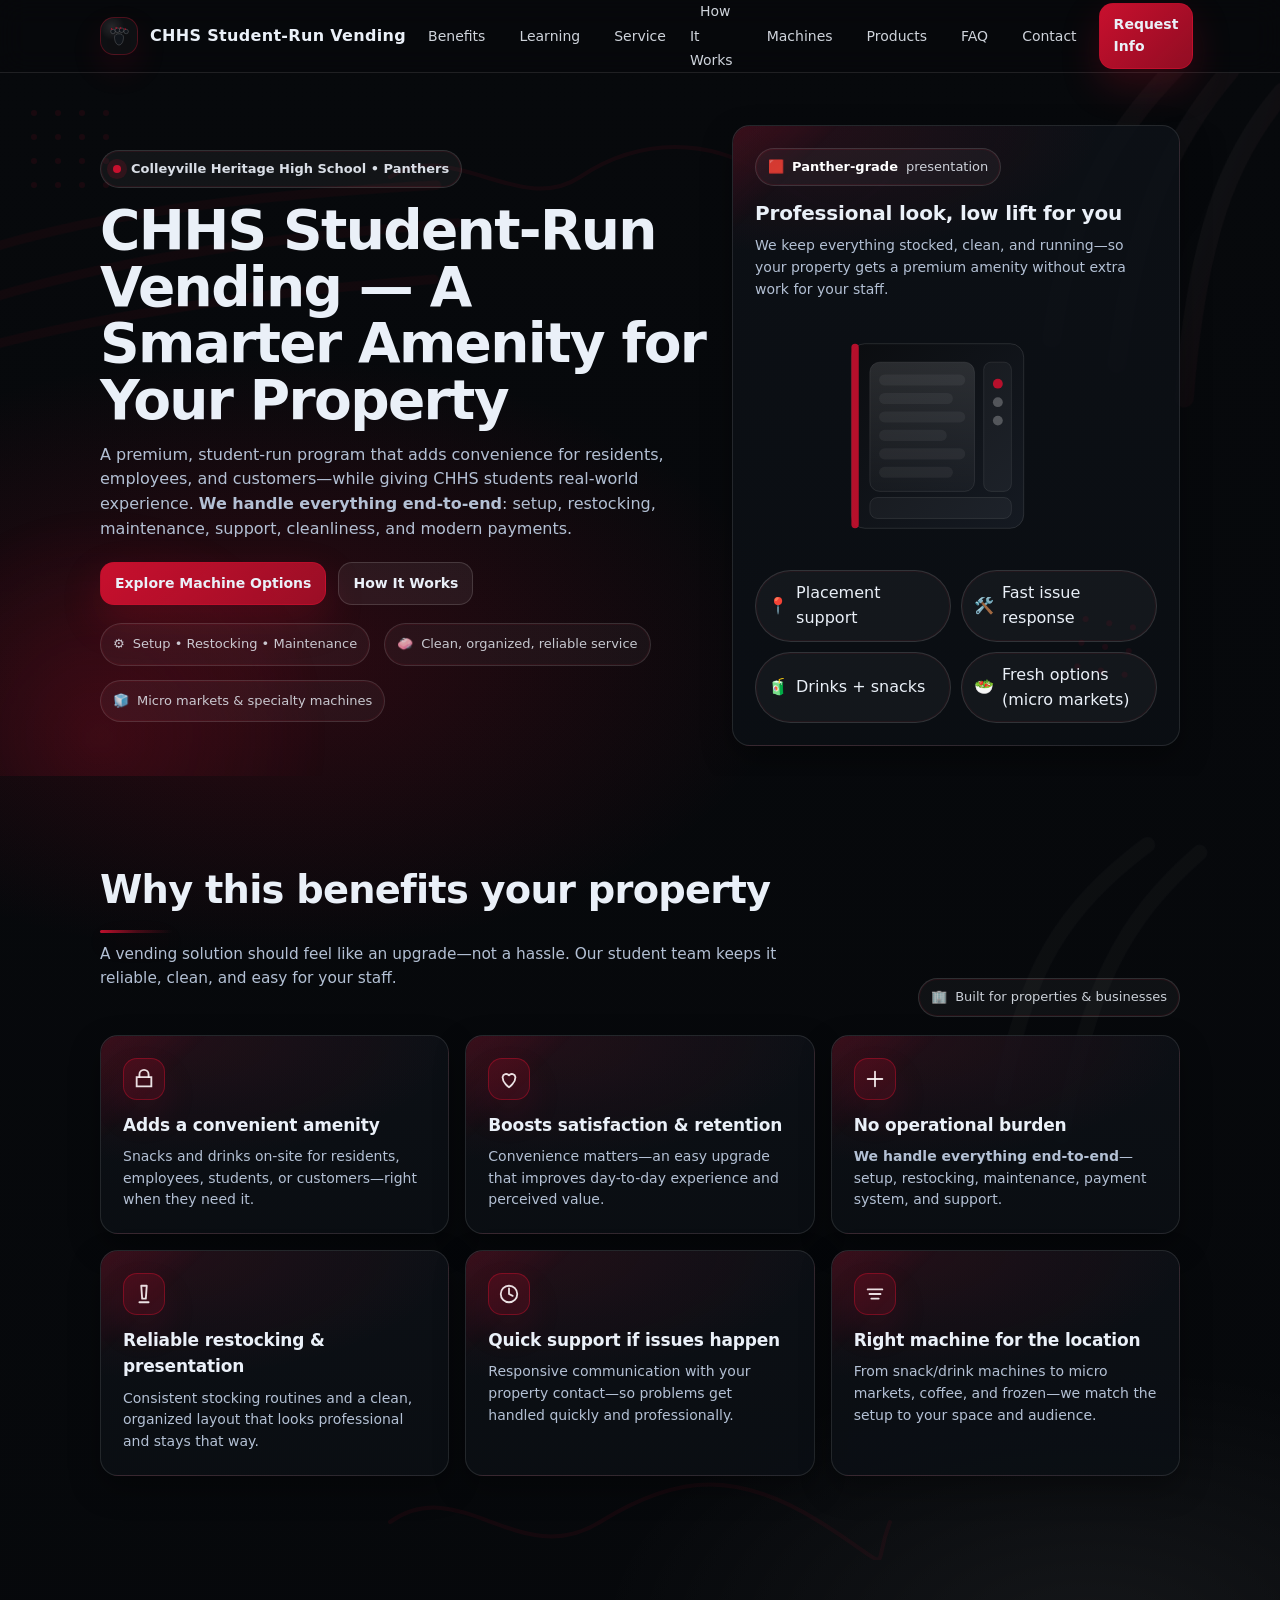
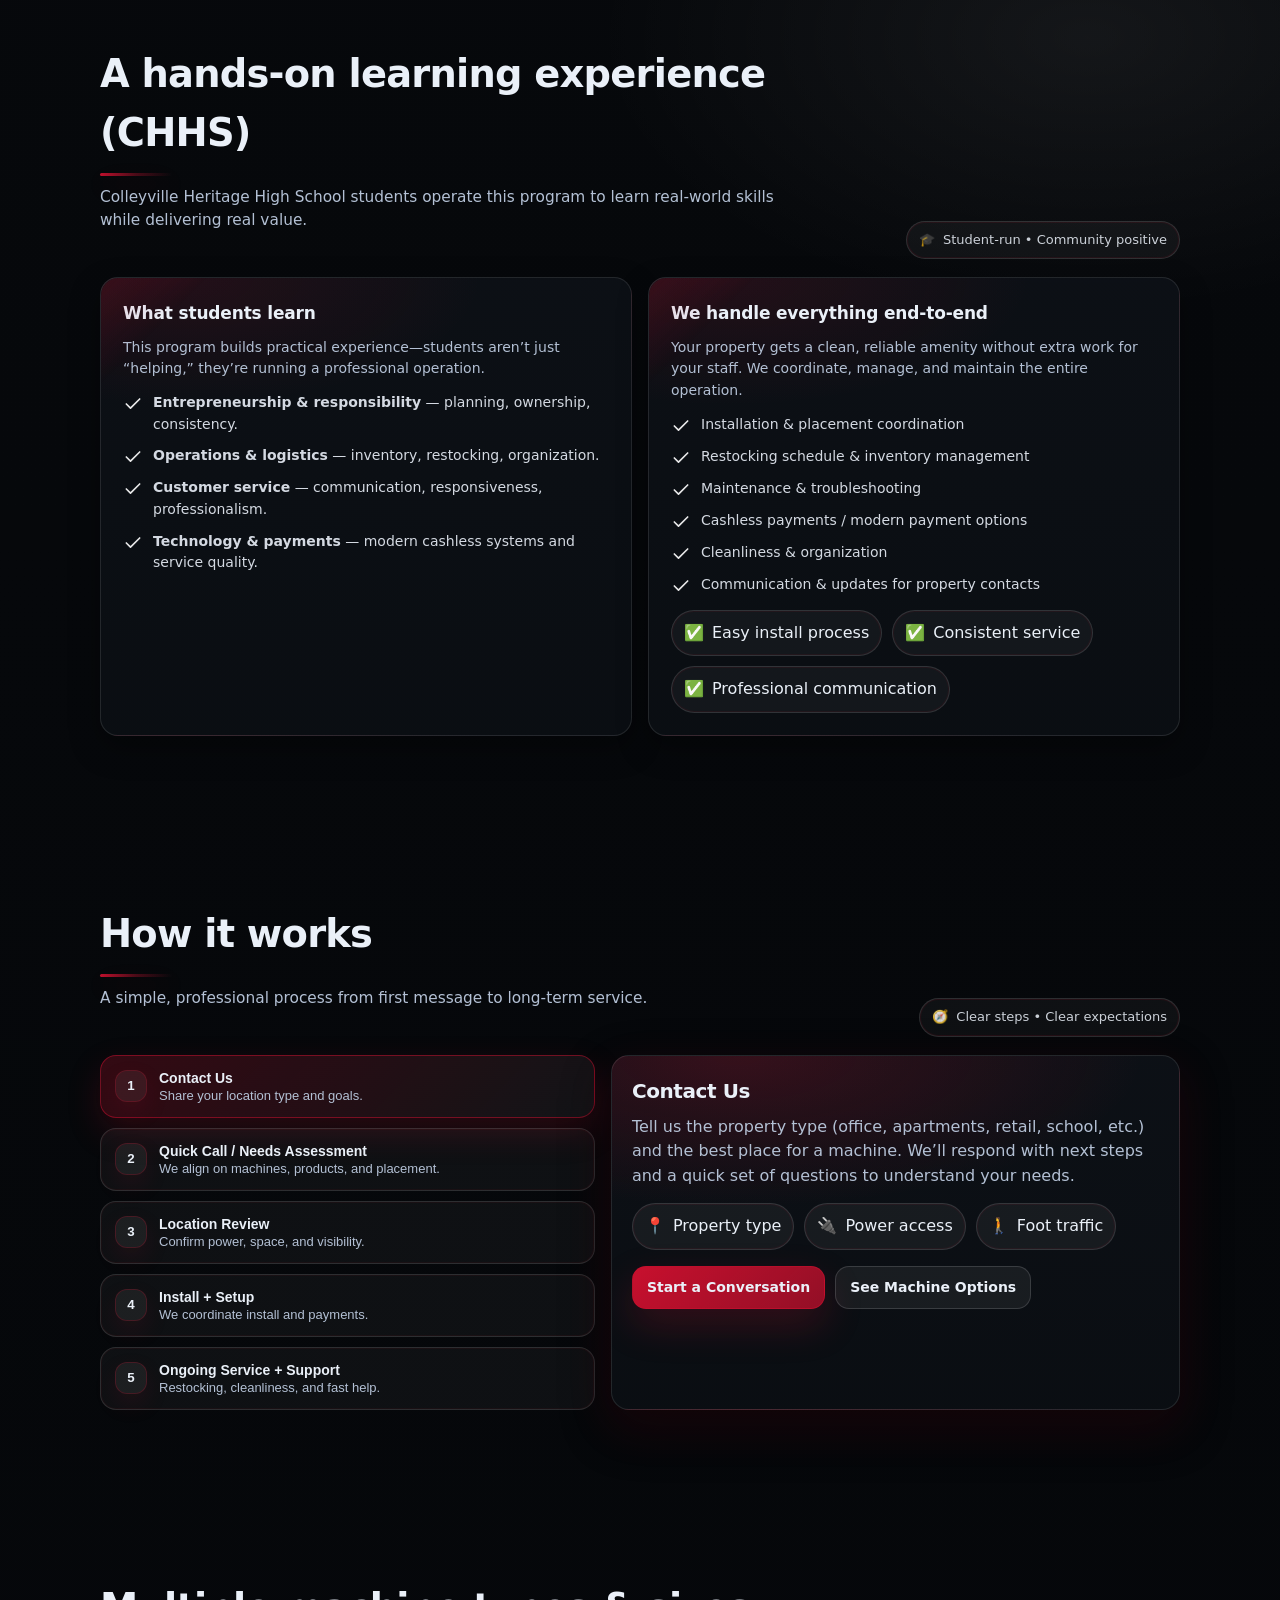
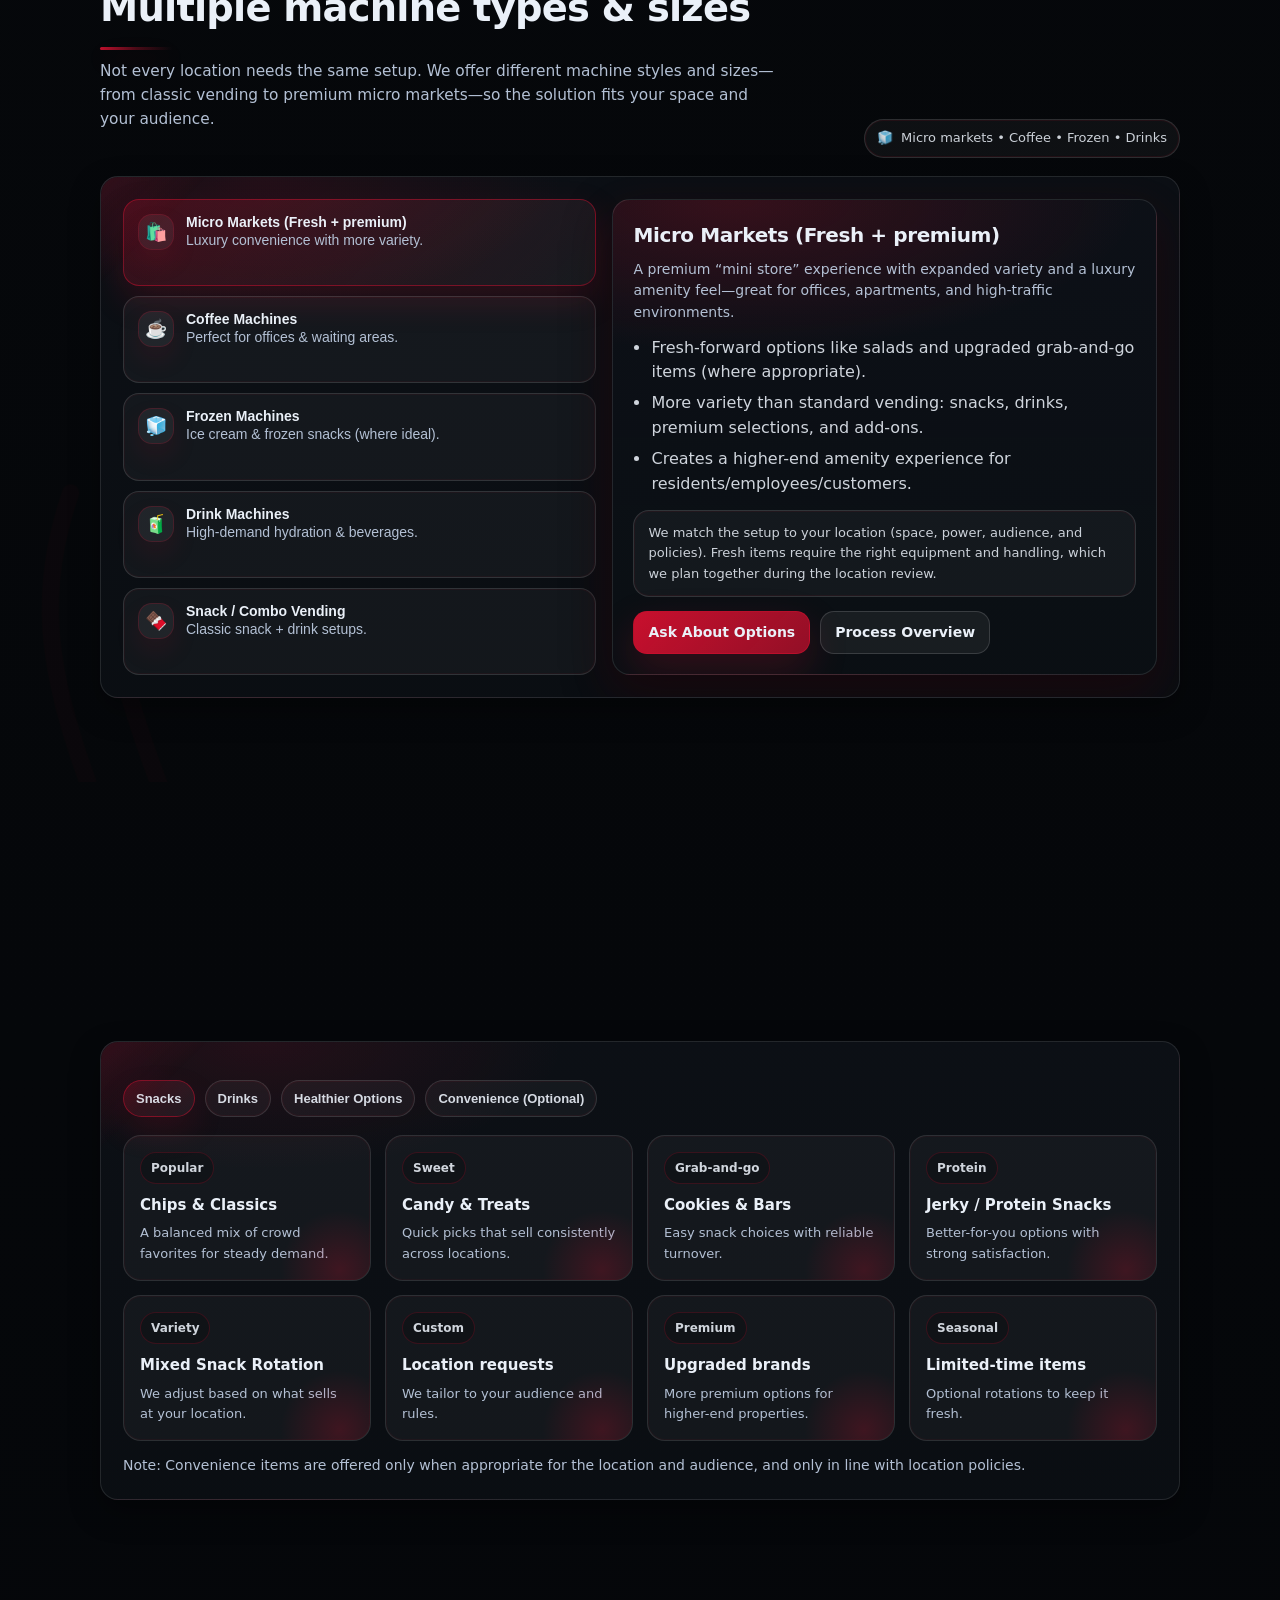
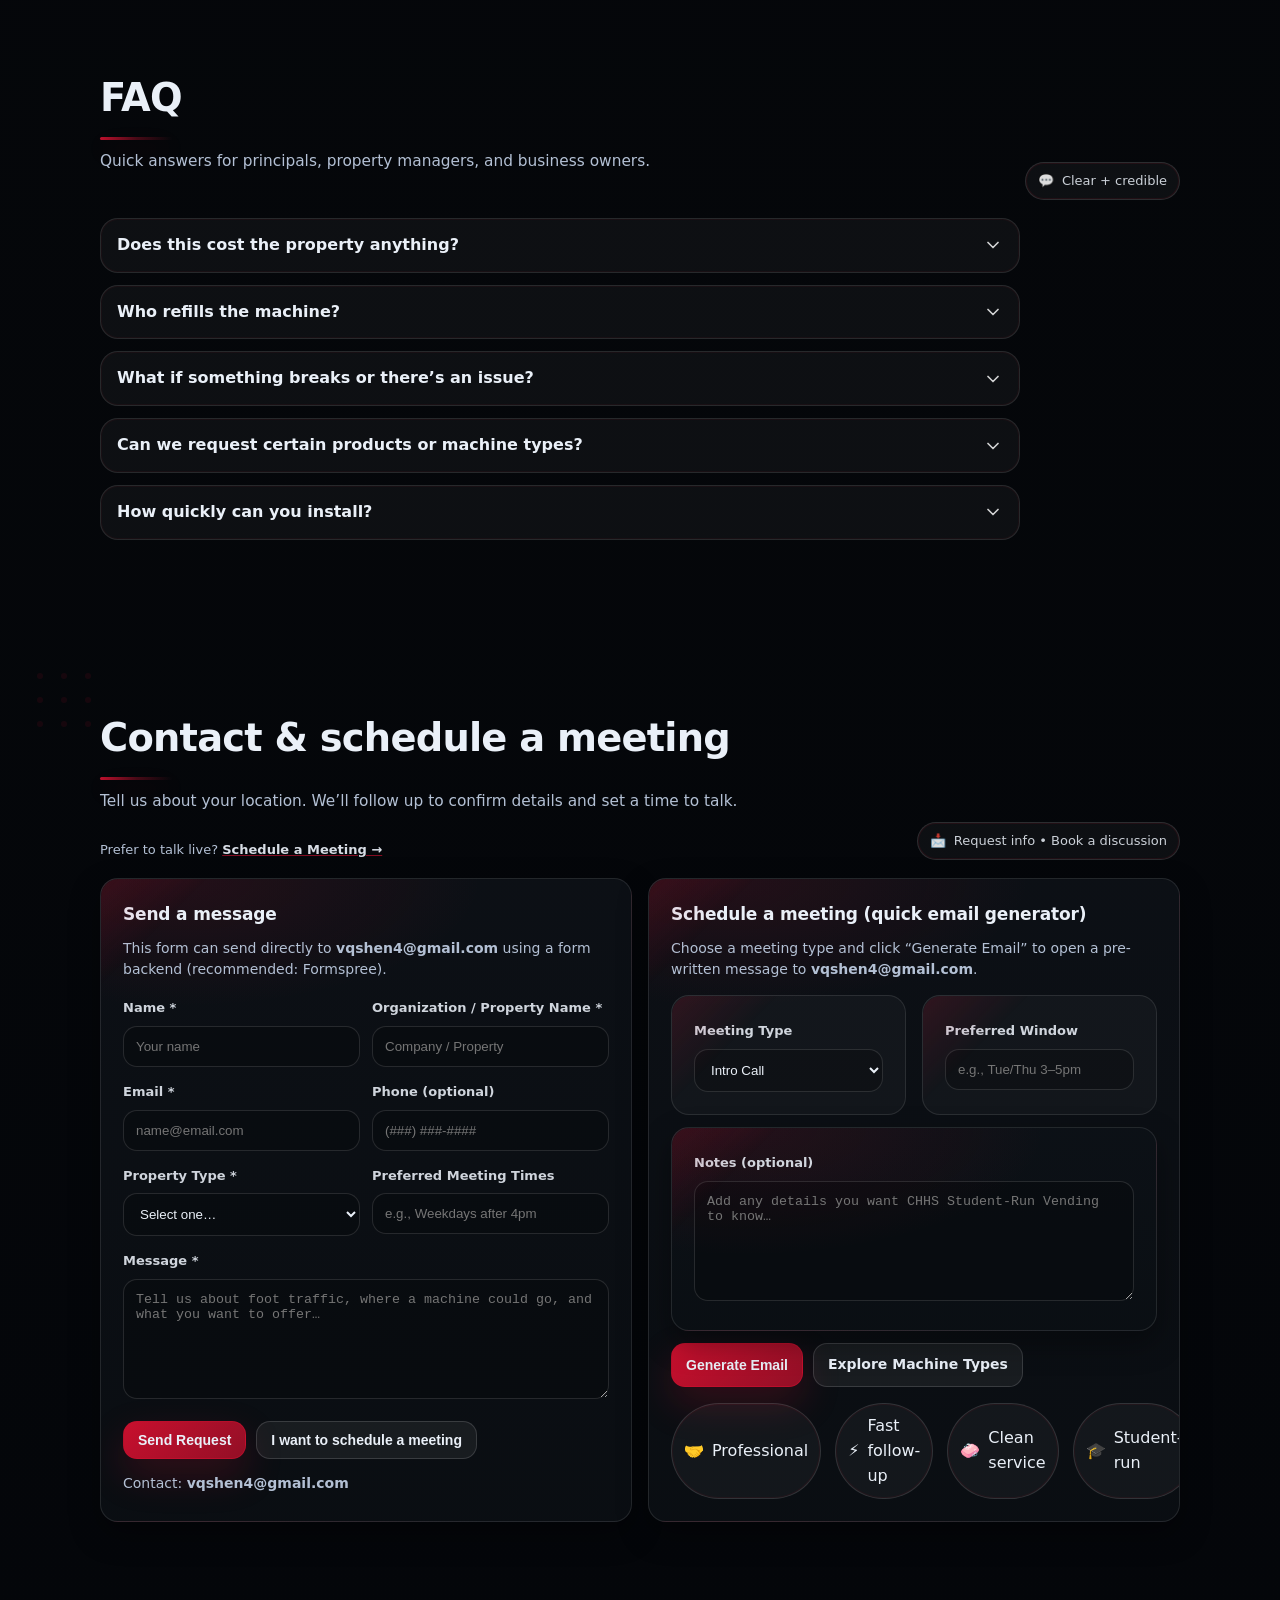
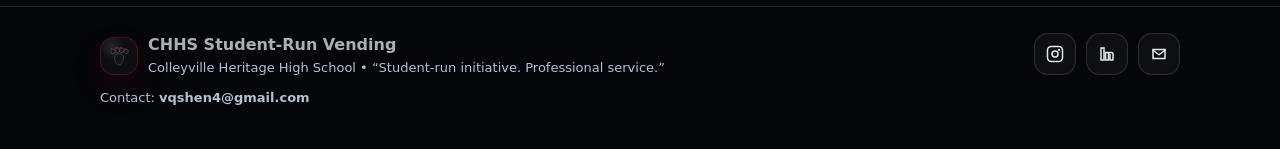
==== index.html @ 6db36261 "Update index.html" ====
<!doctype html>
<html lang="en">
<head>
  <meta charset="utf-8" />
  <meta name="viewport" content="width=device-width,initial-scale=1" />
  <meta name="description" content="CHHS Student-Run Vending — Colleyville Heritage High School. Student-run vending + micro markets. We handle everything end-to-end." />
  <meta name="theme-color" content="#C8102E" />
  <title>CHHS Student-Run Vending | Colleyville Heritage High School</title>

  <!-- Favicon (CHHS-style paw, NOT all red) -->
  <link rel="icon" type="image/svg+xml"
    href='data:image/svg+xml,%3Csvg%20xmlns%3D%22http%3A//www.w3.org/2000/svg%22%20viewBox%3D%220%200%2064%2064%22%3E%3Cg%20fill%3D%22%2311151B%22%20stroke%3D%22%23FFFFFF%22%20stroke-opacity%3D%220.18%22%20stroke-width%3D%222%22%3E%3Ccircle%20cx%3D%2216%22%20cy%3D%2220%22%20r%3D%226%22/%3E%3Ccircle%20cx%3D%2228%22%20cy%3D%2216.5%22%20r%3D%226.2%22/%3E%3Ccircle%20cx%3D%2239%22%20cy%3D%2216.5%22%20r%3D%226.2%22/%3E%3Ccircle%20cx%3D%2251%22%20cy%3D%2220%22%20r%3D%226%22/%3E%3Cpath%20d%3D%22M20%2035%20C20%2029%2026%2026%2032%2026%20C38%2026%2044%2029%2044%2035%20C44%2046%2039%2056%2032%2056%20C25%2056%2020%2046%2020%2035%20Z%22%20stroke-linejoin%3D%22round%22/%3E%3C/g%3E%3Cg%20fill%3D%22%23C8102E%22%20opacity%3D%220.95%22%3E%3Cpath%20d%3D%22M12%2010%20l4%206%20l-6%20-2%20Z%22/%3E%3Cpath%20d%3D%22M24%207%20l4.5%206.5%20l-6.5%20-2.2%20Z%22/%3E%3Cpath%20d%3D%22M35%207%20l4.5%206.5%20l-6.5%20-2.2%20Z%22/%3E%3Cpath%20d%3D%22M48%2010%20l4%206%20l-6%20-2%20Z%22/%3E%3C/g%3E%3C/svg%3E' />

  <style>
    :root{
      --red:#C8102E;     /* Panther Red */
      --black:#0B0D10;   /* Panther Black */
      --white:#FFFFFF;

      --bg:#07090C;
      --card:#0D1117;
      --card2:#0B0F14;
      --text:#EAF0F8;
      --muted:#B3C0D4;
      --line:rgba(255,255,255,.10);

      --shadow: 0 18px 50px rgba(0,0,0,.45);
      --shadow2: 0 12px 30px rgba(0,0,0,.35);
      --shadowRed: 0 18px 46px rgba(200,16,46,.18);
      --radius: 18px;

      --max: 1120px;
      --navH: 72px;
    }

    *{box-sizing:border-box}
    html{scroll-behavior:smooth}
    body{
      margin:0;
      font-family: ui-sans-serif, system-ui, -apple-system, Segoe UI, Roboto, Helvetica, Arial, "Apple Color Emoji","Segoe UI Emoji";
      background:
        radial-gradient(900px 500px at 20% 10%, rgba(200,16,46,.20), transparent 60%),
        radial-gradient(900px 500px at 85% 25%, rgba(255,255,255,.06), transparent 55%),
        linear-gradient(180deg, var(--bg), #05070A 65%, #04060A);
      color:var(--text);
      line-height:1.55;
    }

    a{color:inherit; text-decoration:none}
    .container{max-width:var(--max); margin:0 auto; padding:0 20px}
    .section{padding:84px 0; position:relative; overflow:hidden;}
    .section h2{
      font-size: clamp(26px, 3vw, 40px);
      margin:0 0 10px;
      letter-spacing:-.02em;
      display:inline-block;
      position:relative;
    }
    .section h2::after{
      content:"";
      display:block;
      height:3px;
      width:72px;
      margin-top:10px;
      border-radius:999px;
      background: linear-gradient(90deg, rgba(200,16,46,.95), rgba(200,16,46,.35), transparent);
      box-shadow: 0 10px 24px rgba(200,16,46,.16);
    }
    .section p.lead{
      color:var(--muted);
      margin:0 0 26px;
      max-width: 70ch;
      font-size: clamp(15px, 1.2vw, 17px);
    }

    /* Accessibility */
    .skip{
      position:absolute; left:-999px; top:8px;
      background:var(--white); color:var(--black);
      padding:10px 12px; border-radius:12px;
      z-index:9999;
    }
    .skip:focus{left:10px}

    /* Nav */
    header{
      position:sticky; top:0; z-index:1000;
      backdrop-filter: blur(14px);
      background: rgba(7,9,12,.65);
      border-bottom:1px solid var(--line);
    }
    .nav{
      height: var(--navH);
      display:flex; align-items:center; justify-content:space-between;
      gap:12px;
    }
    .brand{
      display:flex; align-items:center; gap:12px;
      font-weight:800;
      letter-spacing:.02em;
      white-space:nowrap;
    }

    /* CHHS-style paw badge (logo) */
    .brand-badge{
      width:38px; height:38px; border-radius:14px;
      border:1px solid rgba(200,16,46,.34);
      background:
        radial-gradient(20px 20px at 30% 25%, rgba(255,255,255,.10), transparent 65%),
        rgba(255,255,255,.04);
      box-shadow: 0 14px 32px rgba(200,16,46,.12);
      display:flex;
      align-items:center;
      justify-content:center;
      overflow:hidden;
    }
    .brand-badge svg{
      width:24px; height:24px;
      display:block;
      filter: drop-shadow(0 8px 14px rgba(0,0,0,.25));
    }
    .brand:hover .brand-badge{
      box-shadow: 0 18px 38px rgba(200,16,46,.18);
      border-color: rgba(200,16,46,.52);
    }

    nav ul{
      list-style:none; margin:0; padding:0;
      display:flex; gap:14px; align-items:center;
    }
    nav a{
      color:rgba(234,240,248,.88);
      font-size:14px;
      padding:10px 10px;
      border-radius:12px;
      transition: .2s ease;
    }
    nav a:hover{
      background: rgba(255,255,255,.06);
      box-shadow: inset 0 0 0 1px rgba(200,16,46,.10);
    }

    /* Only ONE CTA in the navbar */
    .nav-cta{
      display:flex; gap:10px; align-items:center;
    }

    .btn{
      border:1px solid rgba(255,255,255,.14);
      background: rgba(255,255,255,.06);
      color: var(--text);
      padding: 10px 14px;
      border-radius: 14px;
      font-weight: 700;
      font-size: 14px;
      cursor:pointer;
      transition: transform .18s ease, background .18s ease, border-color .18s ease, box-shadow .18s ease;
      display:inline-flex; align-items:center; gap:10px;
      box-shadow: 0 0 0 rgba(0,0,0,0);
    }
    .btn:hover{
      transform: translateY(-1px);
      background: rgba(255,255,255,.08);
      border-color: rgba(255,255,255,.22);
      box-shadow: inset 0 0 0 1px rgba(200,16,46,.12);
    }
    .btn-primary{
      background: linear-gradient(135deg, rgba(200,16,46,1), rgba(200,16,46,.72));
      border-color: rgba(200,16,46,.62);
      box-shadow: 0 16px 38px rgba(200,16,46,.22);
    }
    .btn-primary:hover{
      background: linear-gradient(135deg, rgba(220,20,60,1), rgba(200,16,46,.78));
      border-color: rgba(255,255,255,.18);
      box-shadow: 0 18px 44px rgba(200,16,46,.26);
    }

    .hamburger{
      display:none;
      width:44px; height:44px;
      border-radius:14px;
      border:1px solid rgba(255,255,255,.14);
      background: rgba(255,255,255,.06);
      cursor:pointer;
      align-items:center;
      justify-content:center;
    }
    .hamburger svg{opacity:.9}

    /* ✅ FIX YOU REQUESTED:
       Hide the mobile menu on desktop by default so the duplicate line never shows */
    .mobile-menu{
      display:none;
      padding: 10px 0 18px;
    }
    .mobile-menu.open{display:block;}
    .mobile-menu a{
      display:block;
      padding: 12px 10px;
      border-radius: 14px;
      color: rgba(234,240,248,.9);
    }
    .mobile-menu a:hover{background: rgba(255,255,255,.06)}

    /* HERO */
    .hero{
      padding: 52px 0 30px;
      position:relative;
      overflow:hidden;
    }
    .hero-grid{
      display:grid;
      grid-template-columns: 1.15fr .85fr;
      gap: 26px;
      align-items:center;
    }
    .kicker{
      display:inline-flex; align-items:center; gap:10px;
      padding: 8px 12px;
      border: 1px solid rgba(255,255,255,.12);
      background: rgba(255,255,255,.05);
      border-radius: 999px;
      color: rgba(234,240,248,.92);
      font-weight: 700;
      font-size: 13px;
      margin-bottom: 14px;
      box-shadow: inset 0 0 0 1px rgba(200,16,46,.10);
    }
    .kicker .dot{
      width:8px; height:8px; border-radius:999px;
      background: var(--red);
      box-shadow: 0 0 0 6px rgba(200,16,46,.16);
    }
    .hero h1{
      font-size: clamp(34px, 4.3vw, 58px);
      line-height: 1.03;
      margin:0 0 14px;
      letter-spacing:-.03em;
    }
    .hero p{
      color: var(--muted);
      margin:0 0 20px;
      font-size: clamp(15px, 1.25vw, 18px);
      max-width: 62ch;
    }
    .hero-actions{display:flex; gap:12px; flex-wrap:wrap; margin-top: 12px}
    .hero-meta{
      display:flex; gap:14px; flex-wrap:wrap;
      margin-top: 18px;
      color: rgba(234,240,248,.82);
      font-size: 13px;
    }
    .pill{
      display:inline-flex; align-items:center; gap:8px;
      padding: 10px 12px;
      border-radius: 999px;
      border:1px solid rgba(255,255,255,.12);
      background: rgba(255,255,255,.04);
      box-shadow: inset 0 0 0 1px rgba(200,16,46,.08);
    }

    /* Panther accents */
    .claw{
      position:absolute; right:-120px; top:-80px;
      width: 520px; height: 520px;
      opacity:.22;
      transform: rotate(14deg);
      pointer-events:none;
      filter: drop-shadow(0 20px 50px rgba(0,0,0,.4));
    }
    .speedlines{
      position:absolute;
      left:-140px;
      top: 90px;
      width: 620px;
      height: 260px;
      opacity:.12;
      pointer-events:none;
      transform: rotate(-8deg);
      filter: drop-shadow(0 18px 44px rgba(200,16,46,.12));
    }
    .glow{
      position:absolute; left:-160px; bottom:-220px;
      width: 520px; height: 520px;
      background: radial-gradient(circle, rgba(200,16,46,.18), transparent 62%);
      pointer-events:none;
      filter: blur(2px);
    }

    /* Canva-style subtle accents (dots + wave), limited to Hero + Benefits + Contact */
    .decor-dots{
      position:absolute;
      width: 220px;
      height: 160px;
      opacity: .10;
      pointer-events:none;
      filter: drop-shadow(0 18px 40px rgba(200,16,46,.10));
    }
    .decor-dots svg{width:100%; height:100%}
    .decor-dots.top-left{left:16px; top:22px}
    .decor-dots.bottom-right{right:10px; bottom:10px; transform: rotate(10deg)}
    .decor-wave{
      position:absolute;
      width: 520px;
      height: 120px;
      opacity: .08;
      pointer-events:none;
    }
    .decor-wave.center{
      left: 50%;
      transform: translateX(-50%);
      top: 34px;
    }
    .decor-wave.bottom{
      left: 50%;
      transform: translateX(-50%);
      bottom: -22px;
    }

    /* Section background “panther texture” (very faint) */
    .panther-texture{
      position:absolute;
      inset:-40px -60px auto auto;
      width: 520px;
      height: 520px;
      opacity:.06;
      pointer-events:none;
      transform: rotate(18deg);
      filter: blur(.2px);
    }
    .panther-texture.left{
      inset:auto auto -120px -140px;
      transform: rotate(-12deg);
      opacity:.05;
    }

    /* Card system */
    .card{
      border: 1px solid rgba(255,255,255,.10);
      background:
        radial-gradient(520px 220px at 15% 0%, rgba(200,16,46,.12), transparent 58%),
        linear-gradient(180deg, rgba(13,17,23,.92), rgba(11,15,20,.92));
      border-radius: var(--radius);
      box-shadow: var(--shadow2);
      position:relative;
      overflow:hidden;
    }
    .card::before{
      content:"";
      position:absolute;
      inset:0;
      border-radius: inherit;
      pointer-events:none;
      background:
        linear-gradient(135deg, rgba(200,16,46,.22), transparent 30%) top left / 180px 180px no-repeat;
      opacity:.75;
    }

    .card.pad{padding:22px}
    .grid-3{display:grid; grid-template-columns: repeat(3,1fr); gap:16px}
    .grid-2{display:grid; grid-template-columns: repeat(2,1fr); gap:16px}
    .grid-4{display:grid; grid-template-columns: repeat(4,1fr); gap:14px}

    .icon{
      width:42px; height:42px; border-radius: 14px;
      background: rgba(200,16,46,.18);
      border:1px solid rgba(200,16,46,.45);
      display:flex; align-items:center; justify-content:center;
      box-shadow: 0 16px 34px rgba(200,16,46,.12);
      margin-bottom: 12px;
    }
    .card h3{margin:0 0 8px; font-size: 17px; letter-spacing:-.01em}
    .card p{margin:0; color:var(--muted); font-size:14px}

    .lift{
      transition: transform .18s ease, border-color .18s ease, background .18s ease, box-shadow .18s ease;
    }
    .lift:hover{
      transform: translateY(-3px);
      border-color: rgba(255,255,255,.18);
      background:
        radial-gradient(520px 220px at 15% 0%, rgba(200,16,46,.16), transparent 58%),
        linear-gradient(180deg, rgba(15,20,28,.96), rgba(11,15,20,.92));
      box-shadow: var(--shadow2), var(--shadowRed);
    }

    /* Section headers */
    .sub{
      display:flex; align-items:flex-end; justify-content:space-between;
      gap: 14px; margin-bottom: 18px;
    }
    .tag{
      display:inline-flex; gap:8px; align-items:center;
      padding: 8px 12px;
      border-radius: 999px;
      border:1px solid rgba(255,255,255,.12);
      background: rgba(255,255,255,.04);
      color: rgba(234,240,248,.86);
      font-size: 13px;
      white-space:nowrap;
      box-shadow: inset 0 0 0 1px rgba(200,16,46,.10);
    }
    .tag b{color:var(--white)}

    /* Reveal animations */
    .reveal{
      opacity:0;
      transform: translateY(14px);
      transition: opacity .6s ease, transform .6s ease;
    }
    .reveal.in-view{
      opacity:1;
      transform: translateY(0);
    }

    /* Split block */
    .split{
      display:grid; grid-template-columns: 1fr 1fr; gap: 16px;
      align-items:stretch;
    }
    .checklist{display:grid; gap:10px; margin-top: 10px}
    .check{
      display:flex; gap:10px; align-items:flex-start;
      color: rgba(234,240,248,.9);
      font-size: 14px;
    }
    .check svg{flex:0 0 auto; margin-top:2px}

    /* How it works */
    .stepper{
      display:grid;
      grid-template-columns: 1fr 1.15fr;
      gap: 16px;
    }
    .steps{display:grid; gap:10px}
    .step-btn{
      text-align:left;
      width:100%;
      padding: 14px 14px;
      border-radius: 16px;
      border:1px solid rgba(255,255,255,.12);
      background: rgba(255,255,255,.04);
      color: var(--text);
      cursor:pointer;
      transition: .18s ease;
      display:flex; gap:12px; align-items:flex-start;
      box-shadow: inset 0 0 0 1px rgba(200,16,46,.06);
    }
    .step-btn:hover{
      background: rgba(255,255,255,.06);
      border-color: rgba(255,255,255,.18);
      transform: translateY(-1px);
      box-shadow: inset 0 0 0 1px rgba(200,16,46,.12);
    }
    .step-btn[aria-selected="true"]{
      background: linear-gradient(135deg, rgba(200,16,46,.24), rgba(255,255,255,.05));
      border-color: rgba(200,16,46,.52);
      box-shadow: 0 14px 34px rgba(200,16,46,.18);
    }
    .step-num{
      width:32px; height:32px; border-radius:12px;
      background: rgba(255,255,255,.06);
      border:1px solid rgba(200,16,46,.25);
      display:flex; align-items:center; justify-content:center;
      font-weight:900;
      box-shadow: 0 10px 24px rgba(200,16,46,.10);
    }
    .step-title{font-weight:900; margin:0 0 2px; font-size:14px}
    .step-hint{margin:0; color:var(--muted); font-size:13px}

    .step-detail{
      padding: 20px;
      border-radius: var(--radius);
      border:1px solid rgba(255,255,255,.10);
      background:
        radial-gradient(700px 260px at 22% 0%, rgba(200,16,46,.22), transparent 58%),
        linear-gradient(180deg, rgba(13,17,23,.95), rgba(11,15,20,.92));
      box-shadow: var(--shadow), 0 16px 46px rgba(200,16,46,.14);
      position:relative;
      overflow:hidden;
    }
    .step-detail .mini{
      display:flex; gap:10px; flex-wrap:wrap;
      margin-top: 14px;
    }
    .mini .pill{background: rgba(255,255,255,.05)}
    .step-detail h3{
      margin:0 0 8px;
      font-size: 20px;
      letter-spacing:-.02em;
    }
    .step-detail p{margin:0; color:var(--muted)}

    /* Tabs (Products) */
    .tabs{
      display:flex; gap:10px; flex-wrap:wrap;
      margin: 16px 0 18px;
    }
    .tab{
      border:1px solid rgba(255,255,255,.12);
      background: rgba(255,255,255,.04);
      color: rgba(234,240,248,.9);
      padding: 10px 12px;
      border-radius: 999px;
      cursor:pointer;
      font-weight:800;
      font-size: 13px;
      transition:.18s ease;
      box-shadow: inset 0 0 0 1px rgba(200,16,46,.07);
    }
    .tab:hover{background: rgba(255,255,255,.06)}
    .tab.active{
      background: linear-gradient(135deg, rgba(200,16,46,.24), rgba(255,255,255,.05));
      border-color: rgba(200,16,46,.52);
      box-shadow: 0 14px 32px rgba(200,16,46,.14);
    }

    /* Machine options */
    .machine-layout{
      display:grid;
      grid-template-columns: 1fr 1.15fr;
      gap: 16px;
      align-items:stretch;
    }
    .machine-list{display:grid; gap:10px}
    .machine-btn{
      text-align:left;
      width:100%;
      padding: 14px 14px;
      border-radius: 16px;
      border:1px solid rgba(255,255,255,.12);
      background: rgba(255,255,255,.04);
      color: var(--text);
      cursor:pointer;
      transition: .18s ease;
      display:flex; gap:12px; align-items:flex-start;
      box-shadow: inset 0 0 0 1px rgba(200,16,46,.06);
    }
    .machine-btn:hover{
      background: rgba(255,255,255,.06);
      border-color: rgba(255,255,255,.18);
      transform: translateY(-1px);
      box-shadow: inset 0 0 0 1px rgba(200,16,46,.12);
    }
    .machine-btn[aria-selected="true"]{
      background: linear-gradient(135deg, rgba(200,16,46,.24), rgba(255,255,255,.05));
      border-color: rgba(200,16,46,.52);
      box-shadow: 0 14px 34px rgba(200,16,46,.18);
    }
    .machine-icon{
      width:36px; height:36px;
      border-radius: 14px;
      background: rgba(255,255,255,.06);
      border:1px solid rgba(200,16,46,.22);
      display:flex; align-items:center; justify-content:center;
      font-size: 18px;
      flex:0 0 auto;
      box-shadow: 0 12px 26px rgba(200,16,46,.10);
    }
    .machine-detail h3{margin:0 0 8px; font-size: 20px; letter-spacing:-.02em}
    .machine-detail p{margin:0; color:var(--muted)}
    .machine-detail ul{margin:12px 0 0; padding-left:18px; color:rgba(234,240,248,.88)}
    .machine-detail li{margin:6px 0}
    .notice{
      margin-top: 14px;
      padding: 12px 14px;
      border-radius: 16px;
      border: 1px solid rgba(255,255,255,.12);
      background: rgba(255,255,255,.04);
      color: rgba(234,240,248,.86);
      font-size: 13px;
      box-shadow: inset 0 0 0 1px rgba(200,16,46,.08);
    }

    /* Products */
    .product-grid{
      display:grid;
      grid-template-columns: repeat(4,1fr);
      gap: 14px;
    }
    .product{
      padding: 16px;
      border-radius: 18px;
      border:1px solid rgba(255,255,255,.10);
      background: rgba(255,255,255,.04);
      transition:.18s ease;
      position:relative;
      overflow:hidden;
      min-height: 130px;
      box-shadow: inset 0 0 0 1px rgba(200,16,46,.06);
    }
    .product:hover{
      transform: translateY(-3px);
      border-color: rgba(255,255,255,.18);
      background: rgba(255,255,255,.06);
      box-shadow: inset 0 0 0 1px rgba(200,16,46,.12), 0 16px 42px rgba(200,16,46,.08);
    }
    .product .badge{
      display:inline-flex;
      padding: 6px 10px;
      border-radius: 999px;
      border:1px solid rgba(200,16,46,.22);
      background: rgba(0,0,0,.20);
      color: rgba(234,240,248,.88);
      font-size: 12px;
      font-weight:800;
    }
    .product h4{margin:10px 0 6px; font-size: 15px}
    .product p{margin:0; color:var(--muted); font-size: 13px}
    .product:before{
      content:"";
      position:absolute; inset:auto -40px -60px auto;
      width:140px; height:140px;
      background: radial-gradient(circle, rgba(200,16,46,.24), transparent 60%);
      transform: rotate(18deg);
      pointer-events:none;
    }

    /* FAQ */
    .faq{
      display:grid; gap: 12px;
      max-width: 920px;
    }
    details{
      border:1px solid rgba(255,255,255,.10);
      background: rgba(255,255,255,.04);
      border-radius: 18px;
      padding: 14px 16px;
      transition: .18s ease;
      box-shadow: inset 0 0 0 1px rgba(200,16,46,.06);
    }
    details:hover{border-color: rgba(255,255,255,.16)}
    summary{
      cursor:pointer;
      font-weight:900;
      list-style:none;
      display:flex;
      align-items:center;
      justify-content:space-between;
      gap: 12px;
    }
    summary::-webkit-details-marker{display:none}
    .chev{transition: transform .18s ease; opacity:.9}
    details[open] .chev{transform: rotate(180deg)}
    details p{margin:10px 0 0; color:var(--muted)}

    /* Contact */
    form{display:grid; gap: 12px}
    .fields{display:grid; grid-template-columns: 1fr 1fr; gap: 12px}
    label{font-size: 13px; font-weight: 800; color: rgba(234,240,248,.88)}
    input, select, textarea{
      width:100%;
      margin-top: 6px;
      padding: 12px 12px;
      border-radius: 14px;
      border:1px solid rgba(255,255,255,.12);
      background: rgba(0,0,0,.20);
      color: var(--text);
      outline:none;
      transition:.18s ease;
    }
    input:focus, select:focus, textarea:focus{
      border-color: rgba(200,16,46,.62);
      box-shadow: 0 0 0 4px rgba(200,16,46,.18);
    }
    textarea{min-height: 120px; resize: vertical}
    .error{
      color: #FF8FA1;
      font-size: 12px;
      margin-top: 6px;
      display:none;
    }
    .error.show{display:block}

    .success{
      display:none;
      margin-top: 12px;
      padding: 12px 14px;
      border-radius: 16px;
      border: 1px solid rgba(120,255,170,.22);
      background: rgba(120,255,170,.08);
      color: rgba(220,255,235,.95);
      font-weight: 800;
      font-size: 14px;
    }
    .success.show{display:block}

    /* Footer */
    footer{
      border-top:1px solid var(--line);
      padding: 26px 0 40px;
      color: rgba(234,240,248,.72);
      position:relative;
      overflow:hidden;
    }
    .foot{
      display:flex; justify-content:space-between; gap: 12px; flex-wrap:wrap;
      align-items:flex-start;
    }
    .social{display:flex; gap:10px}
    .social a{
      width:42px; height:42px;
      border-radius: 14px;
      border:1px solid rgba(255,255,255,.12);
      background: rgba(255,255,255,.04);
      display:flex; align-items:center; justify-content:center;
      transition:.18s ease;
      box-shadow: inset 0 0 0 1px rgba(200,16,46,.06);
    }
    .social a:hover{transform: translateY(-2px); border-color: rgba(255,255,255,.18)}

    /* Utilities */
    .muted{color:var(--muted)}
    .small{font-size: 13px}
    .center{display:flex; align-items:center; gap:10px}

    /* Sticky nav offset */
    section{scroll-margin-top: calc(var(--navH) + 18px)}

    /* Responsive */
    @media (max-width: 980px){
      .hero-grid{grid-template-columns: 1fr; gap:16px}
      .grid-3{grid-template-columns: 1fr}
      .grid-4{grid-template-columns: 1fr 1fr}
      .split{grid-template-columns: 1fr}
      .stepper{grid-template-columns: 1fr}
      .machine-layout{grid-template-columns: 1fr}
      .product-grid{grid-template-columns: 1fr 1fr}
      nav ul{display:none}
      .hamburger{display:flex}

      /* hide desktop CTA on mobile */
      .nav-cta{display:none}

      /* mobile menu stays hidden until .open is toggled (already defined above) */
      .fields{grid-template-columns: 1fr}
    }
    @media (max-width: 520px){
      .grid-4{grid-template-columns: 1fr}
      .product-grid{grid-template-columns: 1fr}
      .hero-actions{flex-direction:column; align-items:stretch}
      .btn{justify-content:center}
    }
  </style>
</head>

<body>
  <a class="skip" href="#main">Skip to content</a>

  <header>
    <div class="container">
      <div class="nav">
        <a class="brand" href="#home" aria-label="CHHS Student-Run Vending home">
          <span class="brand-badge" aria-hidden="true">
            <!-- CHHS-style paw (not all red) -->
            <svg viewBox="0 0 64 64" aria-hidden="true">
              <g fill="#11151B" stroke="rgba(255,255,255,.22)" stroke-width="2">
                <circle cx="16" cy="20" r="6"></circle>
                <circle cx="28" cy="16.5" r="6.2"></circle>
                <circle cx="39" cy="16.5" r="6.2"></circle>
                <circle cx="51" cy="20" r="6"></circle>
                <path d="M20 35 C20 29 26 26 32 26 C38 26 44 29 44 35 C44 46 39 56 32 56 C25 56 20 46 20 35 Z" stroke-linejoin="round"></path>
              </g>
              <g fill="#C8102E" opacity="0.95">
                <path d="M12 10 l4 6 l-6 -2 Z"></path>
                <path d="M24 7 l4.5 6.5 l-6.5 -2.2 Z"></path>
                <path d="M35 7 l4.5 6.5 l-6.5 -2.2 Z"></path>
                <path d="M48 10 l4 6 l-6 -2 Z"></path>
              </g>
            </svg>
          </span>
          <span>CHHS Student-Run Vending</span>
        </a>

        <nav aria-label="Primary">
          <ul>
            <li><a href="#benefits">Benefits</a></li>
            <li><a href="#learning">Learning</a></li>
            <li><a href="#service">Service</a></li>
            <li><a href="#how">How It Works</a></li>
            <li><a href="#machines">Machines</a></li>
            <li><a href="#products">Products</a></li>
            <li><a href="#faq">FAQ</a></li>
            <li><a href="#contact">Contact</a></li>
          </ul>
        </nav>

        <!-- ONLY ONE Request Info CTA in desktop header -->
        <div class="nav-cta">
          <a class="btn btn-primary" href="#contact">Request Info</a>
        </div>

        <button class="hamburger" id="hamburger" aria-label="Open menu" aria-expanded="false">
          <svg width="20" height="20" viewBox="0 0 24 24" fill="none" aria-hidden="true">
            <path d="M4 7h16M4 12h16M4 17h16" stroke="white" stroke-opacity=".9" stroke-width="2" stroke-linecap="round"/>
          </svg>
        </button>
      </div>

      <!-- Mobile menu (hidden on desktop by CSS fix above) -->
      <div class="mobile-menu" id="mobileMenu" aria-label="Mobile navigation">
        <a href="#benefits">Benefits</a>
        <a href="#learning">Learning</a>
        <a href="#service">Service</a>
        <a href="#how">How It Works</a>
        <a href="#machines">Machines</a>
        <a href="#products">Products</a>
        <a href="#faq">FAQ</a>
        <a href="#contact">Contact</a>

        <!-- ONLY ONE Request Info CTA in mobile menu -->
        <div style="display:flex; gap:10px; margin-top:10px; flex-wrap:wrap;">
          <a class="btn btn-primary" href="#contact">Request Info</a>
        </div>
      </div>
    </div>
  </header>

  <main id="main">
    <!-- HERO -->
    <section id="home" class="hero">
      <div class="glow" aria-hidden="true"></div>

      <div class="decor-dots top-left" aria-hidden="true">
        <svg viewBox="0 0 220 160">
          <g fill="rgba(200,16,46,.9)">
            <circle cx="18" cy="18" r="3"/><circle cx="42" cy="18" r="3"/><circle cx="66" cy="18" r="3"/><circle cx="90" cy="18" r="3"/>
            <circle cx="18" cy="42" r="3"/><circle cx="42" cy="42" r="3"/><circle cx="66" cy="42" r="3"/><circle cx="90" cy="42" r="3"/>
            <circle cx="18" cy="66" r="3"/><circle cx="42" cy="66" r="3"/><circle cx="66" cy="66" r="3"/><circle cx="90" cy="66" r="3"/>
            <circle cx="18" cy="90" r="3"/><circle cx="42" cy="90" r="3"/><circle cx="66" cy="90" r="3"/><circle cx="90" cy="90" r="3"/>
          </g>
        </svg>
      </div>

      <div class="decor-wave center" aria-hidden="true">
        <svg viewBox="0 0 520 120">
          <path d="M10 70 C70 30, 140 110, 200 70 S330 30, 390 70 S470 110, 510 70"
                fill="none" stroke="rgba(200,16,46,.9)" stroke-width="4" stroke-linecap="round" />
        </svg>
      </div>

      <svg class="speedlines" viewBox="0 0 800 260" aria-hidden="true">
        <g fill="none" stroke="rgba(200,16,46,.85)" stroke-opacity=".55" stroke-width="12" stroke-linecap="round">
          <path d="M40 70 C220 20, 410 10, 760 40" />
          <path d="M60 125 C240 85, 430 70, 780 92" />
          <path d="M30 185 C210 150, 430 140, 740 160" />
        </g>
      </svg>

      <svg class="claw" viewBox="0 0 600 600" aria-hidden="true">
        <defs>
          <linearGradient id="g" x1="0" y1="0" x2="1" y2="1">
            <stop offset="0" stop-color="#FFFFFF" stop-opacity=".15"/>
            <stop offset="1" stop-color="#C8102E" stop-opacity=".22"/>
          </linearGradient>
        </defs>
        <g fill="none" stroke="url(#g)" stroke-width="22" stroke-linecap="round">
          <path d="M290 80 C230 180, 210 270, 225 420" />
          <path d="M350 70 C300 170, 285 265, 305 430" />
          <path d="M415 80 C370 170, 360 270, 390 450" />
        </g>
      </svg>

      <div class="container">
        <div class="hero-grid">
          <div class="reveal">
            <div class="kicker"><span class="dot"></span> Colleyville Heritage High School • Panthers</div>
            <h1>CHHS Student-Run Vending — A Smarter Amenity for Your Property</h1>
            <p>
              A premium, student-run program that adds convenience for residents, employees, and customers—while giving CHHS students real-world experience.
              <b>We handle everything end-to-end</b>: setup, restocking, maintenance, support, cleanliness, and modern payments.
            </p>

            <div class="hero-actions">
              <a class="btn btn-primary" href="#machines">Explore Machine Options</a>
              <a class="btn" href="#how">How It Works</a>
            </div>

            <div class="hero-meta">
              <span class="pill"><span aria-hidden="true">⚙️</span> Setup • Restocking • Maintenance</span>
              <span class="pill"><span aria-hidden="true">🧼</span> Clean, organized, reliable service</span>
              <span class="pill"><span aria-hidden="true">🧊</span> Micro markets & specialty machines</span>
            </div>
          </div>

          <div class="card pad reveal" style="position:relative; overflow:hidden;">
            <div class="tag"><span aria-hidden="true">🟥</span> <b>Panther-grade</b> presentation</div>
            <h3 style="margin:12px 0 6px; font-size:20px;">Professional look, low lift for you</h3>
            <p class="muted" style="margin:0;">
              We keep everything stocked, clean, and running—so your property gets a premium amenity without extra work for your staff.
            </p>

            <div style="margin-top:16px; display:flex; justify-content:center;">
              <svg width="320" height="240" viewBox="0 0 520 380" role="img" aria-label="Vending machine graphic">
                <defs>
                  <linearGradient id="vm" x1="0" y1="0" x2="1" y2="1">
                    <stop offset="0" stop-color="#0B0D10"/>
                    <stop offset="1" stop-color="#151A22"/>
                  </linearGradient>
                  <linearGradient id="glass" x1="0" y1="0" x2="0" y2="1">
                    <stop offset="0" stop-color="#FFFFFF" stop-opacity=".12"/>
                    <stop offset="1" stop-color="#FFFFFF" stop-opacity=".03"/>
                  </linearGradient>
                </defs>
                <rect x="90" y="40" width="280" height="300" rx="22" fill="url(#vm)" stroke="rgba(255,255,255,.18)" />
                <rect x="120" y="70" width="170" height="210" rx="16" fill="url(#glass)" stroke="rgba(255,255,255,.14)" />
                <rect x="305" y="70" width="45" height="210" rx="12" fill="rgba(255,255,255,.04)" stroke="rgba(255,255,255,.14)" />
                <rect x="120" y="290" width="230" height="34" rx="12" fill="rgba(255,255,255,.04)" stroke="rgba(255,255,255,.14)" />
                <circle cx="328" cy="105" r="8" fill="rgba(200,16,46,.9)"/>
                <circle cx="328" cy="135" r="8" fill="rgba(255,255,255,.25)"/>
                <circle cx="328" cy="165" r="8" fill="rgba(255,255,255,.25)"/>
                <g opacity=".9">
                  <rect x="135" y="90" width="140" height="18" rx="9" fill="rgba(255,255,255,.06)"/>
                  <rect x="135" y="120" width="120" height="18" rx="9" fill="rgba(255,255,255,.06)"/>
                  <rect x="135" y="150" width="140" height="18" rx="9" fill="rgba(255,255,255,.06)"/>
                  <rect x="135" y="180" width="110" height="18" rx="9" fill="rgba(255,255,255,.06)"/>
                  <rect x="135" y="210" width="140" height="18" rx="9" fill="rgba(255,255,255,.06)"/>
                  <rect x="135" y="240" width="120" height="18" rx="9" fill="rgba(255,255,255,.06)"/>
                </g>
                <rect x="90" y="40" width="12" height="300" rx="6" fill="rgba(200,16,46,.90)"/>
              </svg>
            </div>

            <div style="display:grid; grid-template-columns: 1fr 1fr; gap:10px; margin-top:14px;">
              <div class="pill"><span aria-hidden="true">📍</span> Placement support</div>
              <div class="pill"><span aria-hidden="true">🛠️</span> Fast issue response</div>
              <div class="pill"><span aria-hidden="true">🧃</span> Drinks + snacks</div>
              <div class="pill"><span aria-hidden="true">🥗</span> Fresh options (micro markets)</div>
            </div>

            <div class="decor-dots bottom-right" aria-hidden="true">
              <svg viewBox="0 0 220 160">
                <g fill="rgba(200,16,46,.9)">
                  <circle cx="130" cy="40" r="3"/><circle cx="154" cy="40" r="3"/><circle cx="178" cy="40" r="3"/>
                  <circle cx="130" cy="64" r="3"/><circle cx="154" cy="64" r="3"/><circle cx="178" cy="64" r="3"/>
                  <circle cx="130" cy="88" r="3"/><circle cx="154" cy="88" r="3"/><circle cx="178" cy="88" r="3"/>
                </g>
              </svg>
            </div>

          </div>
        </div>
      </div>
    </section>

    <!-- BENEFITS -->
    <section id="benefits" class="section">
      <div class="decor-wave bottom" aria-hidden="true">
        <svg viewBox="0 0 520 120">
          <path d="M10 60 C80 10, 140 110, 220 60 S360 10, 440 60 S490 110, 510 60"
                fill="none" stroke="rgba(200,16,46,.9)" stroke-width="4" stroke-linecap="round" />
        </svg>
      </div>

      <svg class="panther-texture" viewBox="0 0 600 600" aria-hidden="true">
        <g fill="none" stroke="rgba(255,255,255,.65)" stroke-opacity=".6" stroke-width="18" stroke-linecap="round">
          <path d="M320 110 C250 210, 230 290, 250 440" />
          <path d="M380 100 C320 200, 305 290, 330 460" />
        </g>
      </svg>

      <div class="container">
        <div class="sub">
          <div>
            <h2 class="reveal">Why this benefits your property</h2>
            <p class="lead reveal">A vending solution should feel like an upgrade—not a hassle. Our student team keeps it reliable, clean, and easy for your staff.</p>
          </div>
          <div class="tag reveal"><span aria-hidden="true">🏢</span> Built for properties & businesses</div>
        </div>

        <div class="grid-3">
          <div class="card pad lift reveal">
            <div class="icon" aria-hidden="true">
              <svg width="22" height="22" viewBox="0 0 24 24" fill="none">
                <path d="M4 10h16v10H4V10Z" stroke="white" stroke-opacity=".9" stroke-width="2" />
                <path d="M7 10V7a5 5 0 0 1 10 0v3" stroke="white" stroke-opacity=".9" stroke-width="2" stroke-linecap="round"/>
              </svg>
            </div>
            <h3>Adds a convenient amenity</h3>
            <p>Snacks and drinks on-site for residents, employees, students, or customers—right when they need it.</p>
          </div>

          <div class="card pad lift reveal">
            <div class="icon" aria-hidden="true">
              <svg width="22" height="22" viewBox="0 0 24 24" fill="none">
                <path d="M12 21s7-4.6 7-11a4 4 0 0 0-7-2 4 4 0 0 0-7 2c0 6.4 7 11 7 11Z" stroke="white" stroke-opacity=".9" stroke-width="2" stroke-linecap="round" stroke-linejoin="round"/>
              </svg>
            </div>
            <h3>Boosts satisfaction & retention</h3>
            <p>Convenience matters—an easy upgrade that improves day-to-day experience and perceived value.</p>
          </div>

          <div class="card pad lift reveal">
            <div class="icon" aria-hidden="true">
              <svg width="22" height="22" viewBox="0 0 24 24" fill="none">
                <path d="M4 12h16" stroke="white" stroke-opacity=".9" stroke-width="2" stroke-linecap="round"/>
                <path d="M12 4v16" stroke="white" stroke-opacity=".9" stroke-width="2" stroke-linecap="round"/>
              </svg>
            </div>
            <h3>No operational burden</h3>
            <p><b>We handle everything end-to-end</b>—setup, restocking, maintenance, payment system, and support.</p>
          </div>

          <div class="card pad lift reveal">
            <div class="icon" aria-hidden="true">
              <svg width="22" height="22" viewBox="0 0 24 24" fill="none">
                <path d="M7 21h10" stroke="white" stroke-opacity=".9" stroke-width="2" stroke-linecap="round"/>
                <path d="M9 3h6l-1 14H10L9 3Z" stroke="white" stroke-opacity=".9" stroke-width="2" stroke-linejoin="round"/>
              </svg>
            </div>
            <h3>Reliable restocking & presentation</h3>
            <p>Consistent stocking routines and a clean, organized layout that looks professional and stays that way.</p>
          </div>

          <div class="card pad lift reveal">
            <div class="icon" aria-hidden="true">
              <svg width="22" height="22" viewBox="0 0 24 24" fill="none">
                <path d="M12 6v6l4 2" stroke="white" stroke-opacity=".9" stroke-width="2" stroke-linecap="round" stroke-linejoin="round"/>
                <path d="M21 12a9 9 0 1 1-18 0 9 9 0 0 1 18 0Z" stroke="white" stroke-opacity=".9" stroke-width="2"/>
              </svg>
            </div>
            <h3>Quick support if issues happen</h3>
            <p>Responsive communication with your property contact—so problems get handled quickly and professionally.</p>
          </div>

          <div class="card pad lift reveal">
            <div class="icon" aria-hidden="true">
              <svg width="22" height="22" viewBox="0 0 24 24" fill="none">
                <path d="M4 7h16" stroke="white" stroke-opacity=".9" stroke-width="2" stroke-linecap="round"/>
                <path d="M6 12h12" stroke="white" stroke-opacity=".9" stroke-width="2" stroke-linecap="round"/>
                <path d="M8 17h8" stroke="white" stroke-opacity=".9" stroke-width="2" stroke-linecap="round"/>
              </svg>
            </div>
            <h3>Right machine for the location</h3>
            <p>From snack/drink machines to micro markets, coffee, and frozen—we match the setup to your space and audience.</p>
          </div>
        </div>
      </div>
    </section>

    <!-- LEARNING + SERVICE -->
    <section id="learning" class="section">
      <div class="container">
        <div class="sub">
          <div>
            <h2 class="reveal">A hands-on learning experience (CHHS)</h2>
            <p class="lead reveal">Colleyville Heritage High School students operate this program to learn real-world skills while delivering real value.</p>
          </div>
          <div class="tag reveal"><span aria-hidden="true">🎓</span> Student-run • Community positive</div>
        </div>

        <div class="split">
          <div class="card pad reveal">
            <h3 style="margin:0 0 10px;">What students learn</h3>
            <p class="muted" style="margin:0 0 12px;">
              This program builds practical experience—students aren’t just “helping,” they’re running a professional operation.
            </p>
            <div class="checklist">
              <div class="check">
                <svg width="20" height="20" viewBox="0 0 24 24" fill="none" aria-hidden="true">
                  <path d="M20 6 9 17l-5-5" stroke="white" stroke-opacity=".9" stroke-width="2" stroke-linecap="round" stroke-linejoin="round"/>
                </svg>
                <span><b>Entrepreneurship & responsibility</b> — planning, ownership, consistency.</span>
              </div>
              <div class="check">
                <svg width="20" height="20" viewBox="0 0 24 24" fill="none" aria-hidden="true">
                  <path d="M20 6 9 17l-5-5" stroke="white" stroke-opacity=".9" stroke-width="2" stroke-linecap="round" stroke-linejoin="round"/>
                </svg>
                <span><b>Operations & logistics</b> — inventory, restocking, organization.</span>
              </div>
              <div class="check">
                <svg width="20" height="20" viewBox="0 0 24 24" fill="none" aria-hidden="true">
                  <path d="M20 6 9 17l-5-5" stroke="white" stroke-opacity=".9" stroke-width="2" stroke-linecap="round" stroke-linejoin="round"/>
                </svg>
                <span><b>Customer service</b> — communication, responsiveness, professionalism.</span>
              </div>
              <div class="check">
                <svg width="20" height="20" viewBox="0 0 24 24" fill="none" aria-hidden="true">
                  <path d="M20 6 9 17l-5-5" stroke="white" stroke-opacity=".9" stroke-width="2" stroke-linecap="round" stroke-linejoin="round"/>
                </svg>
                <span><b>Technology & payments</b> — modern cashless systems and service quality.</span>
              </div>
            </div>
          </div>

          <div id="service" class="card pad reveal">
            <h3 style="margin:0 0 10px;">We handle everything end-to-end</h3>
            <p class="muted" style="margin:0 0 12px;">
              Your property gets a clean, reliable amenity without extra work for your staff. We coordinate, manage, and maintain the entire operation.
            </p>
            <div class="checklist">
              <div class="check">
                <svg width="20" height="20" viewBox="0 0 24 24" fill="none" aria-hidden="true">
                  <path d="M20 6 9 17l-5-5" stroke="white" stroke-opacity=".9" stroke-width="2" stroke-linecap="round" stroke-linejoin="round"/>
                </svg>
                <span>Installation & placement coordination</span>
              </div>
              <div class="check">
                <svg width="20" height="20" viewBox="0 0 24 24" fill="none" aria-hidden="true">
                  <path d="M20 6 9 17l-5-5" stroke="white" stroke-opacity=".9" stroke-width="2" stroke-linecap="round" stroke-linejoin="round"/>
                </svg>
                <span>Restocking schedule & inventory management</span>
              </div>
              <div class="check">
                <svg width="20" height="20" viewBox="0 0 24 24" fill="none" aria-hidden="true">
                  <path d="M20 6 9 17l-5-5" stroke="white" stroke-opacity=".9" stroke-width="2" stroke-linecap="round" stroke-linejoin="round"/>
                </svg>
                <span>Maintenance & troubleshooting</span>
              </div>
              <div class="check">
                <svg width="20" height="20" viewBox="0 0 24 24" fill="none" aria-hidden="true">
                  <path d="M20 6 9 17l-5-5" stroke="white" stroke-opacity=".9" stroke-width="2" stroke-linecap="round" stroke-linejoin="round"/>
                </svg>
                <span>Cashless payments / modern payment options</span>
              </div>
              <div class="check">
                <svg width="20" height="20" viewBox="0 0 24 24" fill="none" aria-hidden="true">
                  <path d="M20 6 9 17l-5-5" stroke="white" stroke-opacity=".9" stroke-width="2" stroke-linecap="round" stroke-linejoin="round"/>
                </svg>
                <span>Cleanliness & organization</span>
              </div>
              <div class="check">
                <svg width="20" height="20" viewBox="0 0 24 24" fill="none" aria-hidden="true">
                  <path d="M20 6 9 17l-5-5" stroke="white" stroke-opacity=".9" stroke-width="2" stroke-linecap="round" stroke-linejoin="round"/>
                </svg>
                <span>Communication & updates for property contacts</span>
              </div>
            </div>

            <div style="margin-top:14px; display:flex; gap:10px; flex-wrap:wrap;">
              <span class="pill"><span aria-hidden="true">✅</span> Easy install process</span>
              <span class="pill"><span aria-hidden="true">✅</span> Consistent service</span>
              <span class="pill"><span aria-hidden="true">✅</span> Professional communication</span>
            </div>
          </div>
        </div>
      </div>
    </section>

    <!-- HOW IT WORKS -->
    <section id="how" class="section">
      <div class="container">
        <div class="sub">
          <div>
            <h2 class="reveal">How it works</h2>
            <p class="lead reveal">A simple, professional process from first message to long-term service.</p>
          </div>
          <div class="tag reveal"><span aria-hidden="true">🧭</span> Clear steps • Clear expectations</div>
        </div>

        <div class="stepper">
          <div class="steps reveal" role="tablist" aria-label="How it works steps">
            <button class="step-btn" role="tab" aria-selected="true" aria-controls="stepPanel" data-step="0">
              <span class="step-num">1</span>
              <span>
                <div class="step-title">Contact Us</div>
                <p class="step-hint">Share your location type and goals.</p>
              </span>
            </button>

            <button class="step-btn" role="tab" aria-selected="false" aria-controls="stepPanel" data-step="1">
              <span class="step-num">2</span>
              <span>
                <div class="step-title">Quick Call / Needs Assessment</div>
                <p class="step-hint">We align on machines, products, and placement.</p>
              </span>
            </button>

            <button class="step-btn" role="tab" aria-selected="false" aria-controls="stepPanel" data-step="2">
              <span class="step-num">3</span>
              <span>
                <div class="step-title">Location Review</div>
                <p class="step-hint">Confirm power, space, and visibility.</p>
              </span>
            </button>

            <button class="step-btn" role="tab" aria-selected="false" aria-controls="stepPanel" data-step="3">
              <span class="step-num">4</span>
              <span>
                <div class="step-title">Install + Setup</div>
                <p class="step-hint">We coordinate install and payments.</p>
              </span>
            </button>

            <button class="step-btn" role="tab" aria-selected="false" aria-controls="stepPanel" data-step="4">
              <span class="step-num">5</span>
              <span>
                <div class="step-title">Ongoing Service + Support</div>
                <p class="step-hint">Restocking, cleanliness, and fast help.</p>
              </span>
            </button>
          </div>

          <div class="step-detail reveal" id="stepPanel" role="tabpanel" aria-label="Step details">
            <h3 id="stepTitle">Contact Us</h3>
            <p id="stepText" class="muted">
              Tell us the property type (office, apartments, retail, school, etc.) and the best place for a machine.
              We’ll respond with next steps and a quick set of questions to understand your needs.
            </p>
            <div class="mini" id="stepMini">
              <span class="pill"><span aria-hidden="true">📍</span> Property type</span>
              <span class="pill"><span aria-hidden="true">🔌</span> Power access</span>
              <span class="pill"><span aria-hidden="true">🚶</span> Foot traffic</span>
            </div>

            <div style="margin-top:16px; display:flex; gap:10px; flex-wrap:wrap;">
              <a class="btn btn-primary" href="#contact">Start a Conversation</a>
              <a class="btn" href="#machines">See Machine Options</a>
            </div>
          </div>
        </div>
      </div>
    </section>

    <!-- MACHINES -->
    <section id="machines" class="section">
      <svg class="panther-texture left" viewBox="0 0 600 600" aria-hidden="true">
        <g fill="none" stroke="rgba(200,16,46,.9)" stroke-opacity=".55" stroke-width="20" stroke-linecap="round">
          <path d="M280 120 C220 220, 210 310, 230 450" />
          <path d="M340 110 C290 215, 285 305, 310 470" />
        </g>
      </svg>

      <div class="container">
        <div class="sub">
          <div>
            <h2 class="reveal">Multiple machine types & sizes</h2>
            <p class="lead reveal">
              Not every location needs the same setup. We offer different machine styles and sizes—from classic vending to premium micro markets—so the solution fits your space and your audience.
            </p>
          </div>
          <div class="tag reveal"><span aria-hidden="true">🧊</span> Micro markets • Coffee • Frozen • Drinks</div>
        </div>

        <div class="card pad reveal">
          <div class="machine-layout">
            <div class="machine-list" role="tablist" aria-label="Machine options">
              <button class="machine-btn" role="tab" aria-selected="true" data-machine="0">
                <span class="machine-icon" aria-hidden="true">🛍️</span>
                <span>
                  <div class="step-title">Micro Markets (Fresh + premium)</div>
                  <p class="step-hint">Luxury convenience with more variety.</p>
                </span>
              </button>

              <button class="machine-btn" role="tab" aria-selected="false" data-machine="1">
                <span class="machine-icon" aria-hidden="true">☕</span>
                <span>
                  <div class="step-title">Coffee Machines</div>
                  <p class="step-hint">Perfect for offices & waiting areas.</p>
                </span>
              </button>

              <button class="machine-btn" role="tab" aria-selected="false" data-machine="2">
                <span class="machine-icon" aria-hidden="true">🧊</span>
                <span>
                  <div class="step-title">Frozen Machines</div>
                  <p class="step-hint">Ice cream & frozen snacks (where ideal).</p>
                </span>
              </button>

              <button class="machine-btn" role="tab" aria-selected="false" data-machine="3">
                <span class="machine-icon" aria-hidden="true">🧃</span>
                <span>
                  <div class="step-title">Drink Machines</div>
                  <p class="step-hint">High-demand hydration & beverages.</p>
                </span>
              </button>

              <button class="machine-btn" role="tab" aria-selected="false" data-machine="4">
                <span class="machine-icon" aria-hidden="true">🍫</span>
                <span>
                  <div class="step-title">Snack / Combo Vending</div>
                  <p class="step-hint">Classic snack + drink setups.</p>
                </span>
              </button>
            </div>

            <div class="step-detail machine-detail" id="machinePanel" role="tabpanel" aria-label="Selected machine details">
              <h3 id="machineTitle">Micro Markets (Fresh + premium)</h3>
              <p id="machineText" class="muted">
                A premium “mini store” experience with expanded variety and a luxury amenity feel—great for offices, apartments, and high-traffic environments.
              </p>

              <ul id="machineBullets">
                <li>Fresh-forward options like <b>salads</b> and upgraded grab-and-go items (where appropriate).</li>
                <li>More variety than a standard machine: snacks, drinks, and premium selections.</li>
                <li>Amenities that make the property feel higher-end and more convenient.</li>
              </ul>

              <div class="notice" id="machineNote">
                We match the setup to your location (space, power, audience, and policies). Fresh items require the right equipment and handling, which we plan together during the location review.
              </div>

              <div style="margin-top:14px; display:flex; gap:10px; flex-wrap:wrap;">
                <a class="btn btn-primary" href="#contact">Ask About Options</a>
                <a class="btn" href="#how">Process Overview</a>
              </div>
            </div>
          </div>
        </div>
      </div>
    </section>

    <!-- PRODUCTS -->
    <section id="products" class="section">
      <div class="container">
        <div class="sub">
          <div>
            <h2 class="reveal">Product options</h2>
            <p class="lead reveal">
              We tailor the product mix to your property’s needs—snacks, drinks, healthier options, and (when appropriate) convenience items.
            </p>
          </div>
          <div class="tag reveal"><span aria-hidden="true">🛒</span> Customizable product mix</div>
        </div>

        <div class="card pad reveal">
          <div class="tabs" role="tablist" aria-label="Product categories">
            <button class="tab active" data-tab="snacks" role="tab" aria-selected="true">Snacks</button>
            <button class="tab" data-tab="drinks" role="tab" aria-selected="false">Drinks</button>
            <button class="tab" data-tab="healthy" role="tab" aria-selected="false">Healthier Options</button>
            <button class="tab" data-tab="convenience" role="tab" aria-selected="false">Convenience (Optional)</button>
          </div>

          <div class="product-grid" id="productGrid" aria-live="polite"></div>

          <p class="muted small" style="margin:14px 0 0;">
            Note: Convenience items are offered only when appropriate for the location and audience, and only in line with location policies.
          </p>
        </div>
      </div>
    </section>

    <!-- FAQ -->
    <section id="faq" class="section">
      <div class="container">
        <div class="sub">
          <div>
            <h2 class="reveal">FAQ</h2>
            <p class="lead reveal">Quick answers for principals, property managers, and business owners.</p>
          </div>
          <div class="tag reveal"><span aria-hidden="true">💬</span> Clear + credible</div>
        </div>

        <div class="faq reveal">
          <details>
            <summary>
              Does this cost the property anything?
              <svg class="chev" width="20" height="20" viewBox="0 0 24 24" fill="none" aria-hidden="true">
                <path d="M6 9l6 6 6-6" stroke="white" stroke-opacity=".9" stroke-width="2" stroke-linecap="round" stroke-linejoin="round"/>
              </svg>
            </summary>
            <p>
              We’ll discuss the setup details with you up front. The goal is to provide a high-value amenity with minimal burden on the property.
              We keep expectations transparent and professional.
            </p>
          </details>

          <details>
            <summary>
              Who refills the machine?
              <svg class="chev" width="20" height="20" viewBox="0 0 24 24" fill="none" aria-hidden="true">
                <path d="M6 9l6 6 6-6" stroke="white" stroke-opacity=".9" stroke-width="2" stroke-linecap="round" stroke-linejoin="round"/>
              </svg>
            </summary>
            <p>
              The CHHS student team manages restocking on a consistent schedule and adapts based on demand.
              <b>We handle everything end-to-end.</b>
            </p>
          </details>

          <details>
            <summary>
              What if something breaks or there’s an issue?
              <svg class="chev" width="20" height="20" viewBox="0 0 24 24" fill="none" aria-hidden="true">
                <path d="M6 9l6 6 6-6" stroke="white" stroke-opacity=".9" stroke-width="2" stroke-linecap="round" stroke-linejoin="round"/>
              </svg>
            </summary>
            <p>
              We provide a clear point of contact for your property and respond quickly to troubleshoot. Our goal is consistent uptime and clean service.
            </p>
          </details>

          <details>
            <summary>
              Can we request certain products or machine types?
              <svg class="chev" width="20" height="20" viewBox="0 0 24 24" fill="none" aria-hidden="true">
                <path d="M6 9l6 6 6-6" stroke="white" stroke-opacity=".9" stroke-width="2" stroke-linecap="round" stroke-linejoin="round"/>
              </svg>
            </summary>
            <p>
              Yes. We tailor the setup to your audience and policies. We can recommend the right machine type (snack/drink, coffee, frozen, micro market) and adjust products based on what sells.
            </p>
          </details>

          <details>
            <summary>
              How quickly can you install?
              <svg class="chev" width="20" height="20" viewBox="0 0 24 24" fill="none" aria-hidden="true">
                <path d="M6 9l6 6 6-6" stroke="white" stroke-opacity=".9" stroke-width="2" stroke-linecap="round" stroke-linejoin="round"/>
              </svg>
            </summary>
            <p>
              After a quick call and location review (power + placement), we coordinate installation. Timing depends on the site details,
              but we move efficiently and communicate clearly.
            </p>
          </details>
        </div>
      </div>
    </section>

    <!-- CONTACT -->
    <section id="contact" class="section">
      <div class="decor-dots top-left" aria-hidden="true" style="top:34px; left:22px;">
        <svg viewBox="0 0 220 160">
          <g fill="rgba(200,16,46,.9)">
            <circle cx="18" cy="18" r="3"/><circle cx="42" cy="18" r="3"/><circle cx="66" cy="18" r="3"/>
            <circle cx="18" cy="42" r="3"/><circle cx="42" cy="42" r="3"/><circle cx="66" cy="42" r="3"/>
            <circle cx="18" cy="66" r="3"/><circle cx="42" cy="66" r="3"/><circle cx="66" cy="66" r="3"/>
          </g>
        </svg>
      </div>

      <div class="container">
        <div class="sub">
          <div>
            <h2 class="reveal">Contact & schedule a meeting</h2>
            <p class="lead reveal">Tell us about your location. We’ll follow up to confirm details and set a time to talk.</p>
            <p class="small muted reveal" style="margin:10px 0 0;">
              Prefer to talk live? <a href="#meeting" style="color:rgba(234,240,248,.92); font-weight:900; text-decoration:underline; text-decoration-color: rgba(200,16,46,.65);">Schedule a Meeting →</a>
            </p>
          </div>
          <div class="tag reveal"><span aria-hidden="true">📩</span> Request info • Book a discussion</div>
        </div>

        <div class="grid-2">
          <div class="card pad reveal">
            <h3 style="margin:0 0 10px;">Send a message</h3>
            <p class="muted" style="margin:0 0 14px;">
              This form can send directly to <b>vqshen4@gmail.com</b> using a form backend (recommended: Formspree).
            </p>

            <form id="contactForm" method="POST">
              <div class="fields">
                <div>
                  <label for="name">Name *</label>
                  <input id="name" name="name" type="text" placeholder="Your name" required />
                  <div class="error" id="errName">Please enter your name.</div>
                </div>
                <div>
                  <label for="org">Organization / Property Name *</label>
                  <input id="org" name="org" type="text" placeholder="Company / Property" required />
                  <div class="error" id="errOrg">Please enter your organization or property name.</div>
                </div>
              </div>

              <div class="fields">
                <div>
                  <label for="email">Email *</label>
                  <input id="email" name="email" type="email" placeholder="name@email.com" required />
                  <div class="error" id="errEmail">Please enter a valid email.</div>
                </div>
                <div>
                  <label for="phone">Phone (optional)</label>
                  <input id="phone" name="phone" type="tel" placeholder="(###) ###-####" />
                  <div class="error" id="errPhone">Please enter a valid phone number (or leave blank).</div>
                </div>
              </div>

              <div class="fields">
                <div>
                  <label for="type">Property Type *</label>
                  <select id="type" name="property_type" required>
                    <option value="">Select one…</option>
                    <option>Office / Workplace</option>
                    <option>Apartments / Residential</option>
                    <option>Retail / Store</option>
                    <option>School / Campus</option>
                    <option>Gym / Sports Facility</option>
                    <option>Medical / Clinic</option>
                    <option>Other</option>
                  </select>
                  <div class="error" id="errType">Please select a property type.</div>
                </div>
                <div>
                  <label for="times">Preferred Meeting Times</label>
                  <input id="times" name="preferred_times" type="text" placeholder="e.g., Weekdays after 4pm" />
                </div>
              </div>

              <div>
                <label for="message">Message *</label>
                <textarea id="message" name="message" placeholder="Tell us about foot traffic, where a machine could go, and what you want to offer…" required></textarea>
                <div class="error" id="errMsg">Please include a short message.</div>
              </div>

              <div style="display:flex; gap:10px; flex-wrap:wrap; margin-top:2px;">
                <button class="btn btn-primary" type="submit">Send Request</button>
                <button class="btn" type="button" id="prefillMeeting">I want to schedule a meeting</button>
              </div>

              <div class="success" id="successBox">
                ✅ Sent! We’ll follow up soon.
              </div>

              
            </form>

            <p class="muted small" style="margin:14px 0 0;">
              Contact: <b>vqshen4@gmail.com</b>
            </p>
          </div>

          <div class="card pad reveal" id="meeting">
            <h3 style="margin:0 0 10px;">Schedule a meeting (quick email generator)</h3>
            <p class="muted" style="margin:0 0 14px;">
              Choose a meeting type and click “Generate Email” to open a pre-written message to <b>vqshen4@gmail.com</b>.
            </p>

            <div class="grid-2">
              <div class="card pad" style="background: rgba(255,255,255,.03); border-color: rgba(255,255,255,.10); box-shadow:none;">
                <label for="meetType">Meeting Type</label>
                <select id="meetType">
                  <option value="Intro Call">Intro Call</option>
                  <option value="On-site Walkthrough">On-site Walkthrough</option>
                  <option value="Machine Options Review">Machine Options Review</option>
                  <option value="Install Planning">Install Planning</option>
                </select>
              </div>
              <div class="card pad" style="background: rgba(255,255,255,.03); border-color: rgba(255,255,255,.10); box-shadow:none;">
                <label for="meetWindow">Preferred Window</label>
                <input id="meetWindow" type="text" placeholder="e.g., Tue/Thu 3–5pm" />
              </div>
            </div>

            <div style="margin-top:12px;" class="card pad" style="background: rgba(255,255,255,.03); border-color: rgba(255,255,255,.10); box-shadow:none;">
              <label for="meetNotes">Notes (optional)</label>
              <textarea id="meetNotes" placeholder="Add any details you want CHHS Student-Run Vending to know…"></textarea>
            </div>

            <div style="display:flex; gap:10px; flex-wrap:wrap; margin-top:12px;">
              <button class="btn btn-primary" id="generateEmail" type="button">Generate Email</button>
              <a class="btn" href="#machines">Explore Machine Types</a>
            </div>

            <div class="grid-4" style="margin-top:16px;">
              <div class="pill"><span aria-hidden="true">🤝</span> Professional</div>
              <div class="pill"><span aria-hidden="true">⚡</span> Fast follow-up</div>
              <div class="pill"><span aria-hidden="true">🧼</span> Clean service</div>
              <div class="pill"><span aria-hidden="true">🎓</span> Student-run</div>
            </div>
          </div>
        </div>
      </div>
    </section>

    <!-- FOOTER -->
    <footer>
      <div class="container">
        <div class="foot">
          <div>
            <div class="center">
              <span class="brand-badge" aria-hidden="true">
                <svg viewBox="0 0 64 64" aria-hidden="true">
                  <g fill="#11151B" stroke="rgba(255,255,255,.22)" stroke-width="2">
                    <circle cx="16" cy="20" r="6"></circle>
                    <circle cx="28" cy="16.5" r="6.2"></circle>
                    <circle cx="39" cy="16.5" r="6.2"></circle>
                    <circle cx="51" cy="20" r="6"></circle>
                    <path d="M20 35 C20 29 26 26 32 26 C38 26 44 29 44 35 C44 46 39 56 32 56 C25 56 20 46 20 35 Z" stroke-linejoin="round"></path>
                  </g>
                  <g fill="#C8102E" opacity="0.95">
                    <path d="M12 10 l4 6 l-6 -2 Z"></path>
                    <path d="M24 7 l4.5 6.5 l-6.5 -2.2 Z"></path>
                    <path d="M35 7 l4.5 6.5 l-6.5 -2.2 Z"></path>
                    <path d="M48 10 l4 6 l-6 -2 Z"></path>
                  </g>
                </svg>
              </span>
              <div>
                <div style="font-weight:900;">CHHS Student-Run Vending</div>
                <div class="small muted">Colleyville Heritage High School • “Student-run initiative. Professional service.”</div>
              </div>
            </div>
            <div class="small muted" style="margin-top:10px;">
              Contact: <b>vqshen4@gmail.com</b>
            </div>
          </div>

          <div class="social" aria-label="Social links (optional placeholders)">
            <a href="#" aria-label="Instagram (placeholder)">
              <svg width="18" height="18" viewBox="0 0 24 24" fill="none" aria-hidden="true">
                <path d="M7 2h10a5 5 0 0 1 5 5v10a5 5 0 0 1-5 5H7a5 5 0 0 1-5-5V7a5 5 0 0 1 5-5Z" stroke="white" stroke-opacity=".9" stroke-width="2"/>
                <path d="M12 8a4 4 0 1 0 0 8 4 4 0 0 0 0-8Z" stroke="white" stroke-opacity=".9" stroke-width="2"/>
                <path d="M17.5 6.5h.01" stroke="white" stroke-opacity=".9" stroke-width="3" stroke-linecap="round"/>
              </svg>
            </a>
            <a href="#" aria-label="LinkedIn (placeholder)">
              <svg width="18" height="18" viewBox="0 0 24 24" fill="none" aria-hidden="true">
                <path d="M4 4h4v16H4V4Z" stroke="white" stroke-opacity=".9" stroke-width="2"/>
                <path d="M10 10h4v10h-4V10Z" stroke="white" stroke-opacity=".9" stroke-width="2"/>
                <path d="M14 12c0-1.1.9-2 2-2h2c1.1 0 2 .9 2 2v8h-4v-8" stroke="white" stroke-opacity=".9" stroke-width="2" stroke-linejoin="round"/>
              </svg>
            </a>
            <a href="mailto:vqshen4@gmail.com" aria-label="Email vqshen4@gmail.com">
              <svg width="18" height="18" viewBox="0 0 24 24" fill="none" aria-hidden="true">
                <path d="M4 6h16v12H4V6Z" stroke="white" stroke-opacity=".9" stroke-width="2"/>
                <path d="M4 7l8 6 8-6" stroke="white" stroke-opacity=".9" stroke-width="2" stroke-linecap="round" stroke-linejoin="round"/>
              </svg>
            </a>
          </div>
        </div>
      </div>
    </footer>
  </main>

  <script>
    // =========================
    // CONNECT THE FORM (Formspree)
    // =========================
    // Create a Formspree form, set notifications to: vqshen4@gmail.com
    // Then paste your endpoint below (example: "https://formspree.io/f/abcdwxyz")
    const FORM_ENDPOINT = "https://formspree.io/f/xykgpqrn"; // <-- PASTE YOUR FORMSPREE ENDPOINT HERE

    // Mobile nav
    const hamburger = document.getElementById('hamburger');
    const mobileMenu = document.getElementById('mobileMenu');

    hamburger?.addEventListener('click', () => {
      const open = mobileMenu.classList.toggle('open');
      hamburger.setAttribute('aria-expanded', open ? 'true' : 'false');
    });

    mobileMenu?.addEventListener('click', (e) => {
      const a = e.target.closest('a');
      if (!a) return;
      mobileMenu.classList.remove('open');
      hamburger.setAttribute('aria-expanded', 'false');
    });

    // Scroll reveal
    const revealEls = Array.from(document.querySelectorAll('.reveal'));
    const io = new IntersectionObserver((entries) => {
      entries.forEach(entry => {
        if (entry.isIntersecting) entry.target.classList.add('in-view');
      });
    }, { threshold: 0.12 });
    revealEls.forEach(el => io.observe(el));

    // How it works stepper
    const steps = [
      {
        title: "Contact Us",
        text: "Tell us the property type (office, apartments, retail, school, etc.) and the best place for a machine. We’ll respond with next steps and a quick set of questions to understand your needs.",
        minis: ["📍 Property type", "🔌 Power access", "🚶 Foot traffic"]
      },
      {
        title: "Quick Call / Needs Assessment",
        text: "We align on your audience, machine type, and product goals. We’ll talk through traffic patterns, operating hours, and preferences (snacks, drinks, healthier options, coffee, frozen, micro market).",
        minis: ["🧊 Machine options", "🛒 Product goals", "🤝 Expectations"]
      },
      {
        title: "Location Review",
        text: "We confirm placement details like space, visibility, and power access. This helps ensure the setup looks professional and performs well.",
        minis: ["📐 Space check", "👀 Visibility", "🔌 Power confirmed"]
      },
      {
        title: "Install + Setup",
        text: "We coordinate installation and set up modern payment options. The setup launches clean and organized with a product mix tailored to your location.",
        minis: ["🧰 Install plan", "💳 Payments", "🧼 Clean launch"]
      },
      {
        title: "Ongoing Service + Support",
        text: "We restock on a schedule, keep the machine clean and organized, and respond quickly if issues arise. You get a reliable amenity with minimal effort.",
        minis: ["📦 Restocking", "🧼 Cleanliness", "⚡ Fast support"]
      }
    ];

    const stepButtons = Array.from(document.querySelectorAll('.step-btn'));
    const stepTitle = document.getElementById('stepTitle');
    const stepText = document.getElementById('stepText');
    const stepMini = document.getElementById('stepMini');

    function setStep(idx){
      const s = steps[idx];
      stepButtons.forEach((btn, i) => btn.setAttribute('aria-selected', i === idx ? 'true' : 'false'));
      stepTitle.textContent = s.title;
      stepText.textContent = s.text;
      stepMini.innerHTML = s.minis.map(m => {
        const emoji = m.split(' ')[0];
        const rest = m.slice(2);
        return `<span class="pill"><span aria-hidden="true">${emoji}</span> ${rest}</span>`;
      }).join('');
    }
    stepButtons.forEach(btn => btn.addEventListener('click', () => setStep(Number(btn.dataset.step))));

    // Machine options
    const machineData = [
      {
        title: "Micro Markets (Fresh + premium)",
        text: "A premium “mini store” experience with expanded variety and a luxury amenity feel—great for offices, apartments, and high-traffic environments.",
        bullets: [
          "Fresh-forward options like salads and upgraded grab-and-go items (where appropriate).",
          "More variety than standard vending: snacks, drinks, premium selections, and add-ons.",
          "Creates a higher-end amenity experience for residents/employees/customers."
        ],
        note: "We match the setup to your location (space, power, audience, and policies). Fresh items require the right equipment and handling, which we plan together during the location review."
      },
      {
        title: "Coffee Machines",
        text: "Coffee can be a high-value, high-usage amenity—especially for offices, staff rooms, and waiting areas.",
        bullets: [
          "Supports convenience for early mornings and busy days.",
          "Can be tailored for usage level and space (compact to more premium).",
          "Great for employee satisfaction and a “premium” property feel."
        ],
        note: "Coffee setups depend on the model and location needs. We’ll recommend the right size and service plan."
      },
      {
        title: "Frozen Machines",
        text: "Frozen machines can offer ice cream and frozen snacks for locations where it makes sense (gyms, schools, recreation centers, etc.).",
        bullets: [
          "Frozen treats and specialty items can be a strong draw.",
          "Adds variety beyond standard snack/drink vending.",
          "Works best when placement and traffic support it."
        ],
        note: "Frozen setups require the right environment and power. We’ll confirm feasibility during the location review."
      },
      {
        title: "Drink Machines",
        text: "Drink-only machines are great for high-demand hydration and fast-moving beverage locations.",
        bullets: [
          "High turnover and consistent demand in many locations.",
          "Water, sports drinks, sodas, and other mixes based on your audience.",
          "Works well alongside snack or micro market solutions."
        ],
        note: "We’ll recommend the right drink mix based on your traffic and preferences."
      },
      {
        title: "Snack / Combo Vending",
        text: "Classic vending that fits almost anywhere—snacks, drinks, or a combination machine depending on your space.",
        bullets: [
          "Reliable and flexible solution for most locations.",
          "Easy to customize product mix and rotate best sellers.",
          "Multiple sizes available to fit compact spaces or larger traffic."
        ],
        note: "We select a machine size that matches your space and your expected demand."
      }
    ];

    const machineButtons = Array.from(document.querySelectorAll('.machine-btn'));
    const machineTitle = document.getElementById('machineTitle');
    const machineText = document.getElementById('machineText');
    const machineBullets = document.getElementById('machineBullets');
    const machineNote = document.getElementById('machineNote');

    function setMachine(idx){
      const m = machineData[idx];
      machineButtons.forEach((btn, i) => btn.setAttribute('aria-selected', i === idx ? 'true' : 'false'));
      machineTitle.textContent = m.title;
      machineText.textContent = m.text;
      machineBullets.innerHTML = m.bullets.map(b => `<li>${b}</li>`).join('');
      machineNote.textContent = m.note;
    }
    machineButtons.forEach(btn => btn.addEventListener('click', () => setMachine(Number(btn.dataset.machine))));

    // Products (tabs + grid)
    const productsByTab = {
      snacks: [
        { badge:"Popular", name:"Chips & Classics", desc:"A balanced mix of crowd favorites for steady demand." },
        { badge:"Sweet", name:"Candy & Treats", desc:"Quick picks that sell consistently across locations." },
        { badge:"Grab-and-go", name:"Cookies & Bars", desc:"Easy snack choices with reliable turnover." },
        { badge:"Protein", name:"Jerky / Protein Snacks", desc:"Better-for-you options with strong satisfaction." },
        { badge:"Variety", name:"Mixed Snack Rotation", desc:"We adjust based on what sells at your location." },
        { badge:"Custom", name:"Location requests", desc:"We tailor to your audience and rules." },
        { badge:"Premium", name:"Upgraded brands", desc:"More premium options for higher-end properties." },
        { badge:"Seasonal", name:"Limited-time items", desc:"Optional rotations to keep it fresh." },
      ],
      drinks: [
        { badge:"Cold", name:"Water & Sparkling", desc:"Always-in-demand hydration options." },
        { badge:"Classic", name:"Sodas", desc:"Reliable sellers with predictable demand." },
        { badge:"Sport", name:"Electrolyte Drinks", desc:"Great for gyms and high-activity sites." },
        { badge:"Coffee", name:"Canned Coffee", desc:"Popular for offices and early schedules." },
        { badge:"Juice", name:"Juice Options", desc:"A variety of flavors and better picks." },
        { badge:"Energy", name:"Energy Drinks", desc:"If appropriate for the location and audience." },
        { badge:"Custom", name:"Property-friendly mix", desc:"We align with your preferences and policies." },
        { badge:"Rotation", name:"Seasonal drinks", desc:"Optional rotations to match demand." },
      ],
      healthy: [
        { badge:"Better-for-you", name:"Trail Mix / Nuts", desc:"A more nutritious choice with strong demand." },
        { badge:"Protein", name:"Protein Bars", desc:"Great for workplaces and fitness-focused sites." },
        { badge:"Low sugar", name:"Low-sugar snacks", desc:"Smarter options for wellness-conscious audiences." },
        { badge:"Hydration", name:"Water + light drinks", desc:"Simple choices that fit most locations." },
        { badge:"Balanced", name:"Portion-controlled", desc:"Smaller sizes that still satisfy." },
        { badge:"Custom", name:"Dietary-friendly requests", desc:"We can aim for options that match your audience." },
        { badge:"Rotation", name:"Healthy seasonal picks", desc:"Keep selections fresh without clutter." },
        { badge:"Popular", name:"Best sellers (healthy)", desc:"We track demand and adjust the mix." },
      ],
      convenience: [
        { badge:"Optional", name:"Lip Balm", desc:"Convenient add-on when appropriate for the location." },
        { badge:"Optional", name:"Mints / Gum", desc:"A simple convenience that sells well." },
        { badge:"Optional", name:"Bandages", desc:"Useful in certain environments." },
        { badge:"Optional", name:"Hand Sanitizer", desc:"Helpful in offices and public spaces." },
        { badge:"Optional", name:"Travel-size essentials", desc:"Small items depending on property needs." },
        { badge:"Custom", name:"Property-specific requests", desc:"We align with your policies before offering anything." },
        { badge:"Note", name:"Policy-first approach", desc:"We only place items that fit the location and rules." },
        { badge:"Custom", name:"Audience-based mix", desc:"Your audience drives the selection." },
      ]
    };

    const productGrid = document.getElementById('productGrid');
    const tabs = Array.from(document.querySelectorAll('.tab'));

    function renderProducts(tabKey){
      const list = productsByTab[tabKey] || [];
      productGrid.innerHTML = list.map(item => `
        <div class="product" role="listitem">
          <span class="badge">${item.badge}</span>
          <h4>${item.name}</h4>
          <p>${item.desc}</p>
        </div>
      `).join('');
    }

    tabs.forEach(t => {
      t.addEventListener('click', () => {
        tabs.forEach(x => x.classList.remove('active'));
        tabs.forEach(x => x.setAttribute('aria-selected', 'false'));
        t.classList.add('active');
        t.setAttribute('aria-selected', 'true');
        renderProducts(t.dataset.tab);
      });
    });

    renderProducts('snacks');
    setMachine(0);

    // Contact form validation + submit (Formspree fetch)
    const form = document.getElementById('contactForm');
    const successBox = document.getElementById('successBox');

    function showError(id, show){
      const el = document.getElementById(id);
      if (!el) return;
      el.classList.toggle('show', !!show);
    }

    function isValidEmail(v){
      return /^[^\s@]+@[^\s@]+\.[^\s@]+$/.test(String(v || '').trim());
    }

    function isValidPhone(v){
      const s = String(v || '').trim();
      if (!s) return true;
      const digits = s.replace(/[^\d]/g,'');
      return digits.length >= 10 && digits.length <= 15;
    }

    async function submitToFormspree(formEl){
      if (!FORM_ENDPOINT){
        alert("Form is not connected yet. Create a Formspree form and paste your endpoint into FORM_ENDPOINT in the script.");
        return false;
      }
      const formData = new FormData(formEl);
      const res = await fetch(FORM_ENDPOINT, {
        method: "POST",
        headers: { "Accept": "application/json" },
        body: formData
      });
      return res.ok;
    }

    form?.addEventListener('submit', async (e) => {
      e.preventDefault();

      const name = document.getElementById('name').value.trim();
      const org = document.getElementById('org').value.trim();
      const email = document.getElementById('email').value.trim();
      const phone = document.getElementById('phone').value.trim();
      const type = document.getElementById('type').value.trim();
      const msg = document.getElementById('message').value.trim();

      const okName = name.length > 0;
      const okOrg = org.length > 0;
      const okEmail = isValidEmail(email);
      const okPhone = isValidPhone(phone);
      const okType = type.length > 0;
      const okMsg = msg.length > 10;

      showError('errName', !okName);
      showError('errOrg', !okOrg);
      showError('errEmail', !okEmail);
      showError('errPhone', !okPhone);
      showError('errType', !okType);
      showError('errMsg', !okMsg);

      const allOk = okName && okOrg && okEmail && okPhone && okType && okMsg;

      successBox.classList.remove('show');
      if (!allOk) return;

      const btn = form.querySelector('button[type="submit"]');
      const oldText = btn.textContent;
      btn.textContent = "Sending...";
      btn.disabled = true;

      try{
        const ok = await submitToFormspree(form);
        if (ok){
          successBox.classList.add('show');
          form.reset();
        } else {
          alert("Something went wrong sending the form. Double-check your Formspree endpoint and try again.");
        }
      } catch(err){
        alert("Network error sending the form. Try again, or check your Formspree endpoint.");
      } finally{
        btn.textContent = oldText;
        btn.disabled = false;
      }
    });

    document.getElementById('prefillMeeting')?.addEventListener('click', () => {
      const message = document.getElementById('message');
      message.value = "Hi! I’d like to schedule a meeting to discuss CHHS Student-Run Vending for our property. We’re interested in machine options (vending, coffee, frozen, or micro market), placement, and the install timeline. Please reach out to coordinate a time.";
      document.getElementById('times')?.focus();
      successBox.classList.remove('show');
    });

    document.getElementById('generateEmail')?.addEventListener('click', () => {
      const meetType = document.getElementById('meetType').value;
      const meetWindow = document.getElementById('meetWindow').value.trim() || "Anytime that works";
      const meetNotes = document.getElementById('meetNotes').value.trim();

      const subject = encodeURIComponent(`Meeting Request: ${meetType} (CHHS Student-Run Vending)`);
      const body = encodeURIComponent(
`Hello CHHS Student-Run Vending Team,

I’d like to schedule a ${meetType} to discuss adding vending services to our property.

Preferred time window: ${meetWindow}
Notes: ${meetNotes || "N/A"}

Thank you,
[Your Name]
[Organization / Property Name]
[Phone]`
      );

      window.location.href = `mailto:vqshen4@gmail.com?subject=${subject}&body=${body}`;
    });
  </script>
</body>
</html>
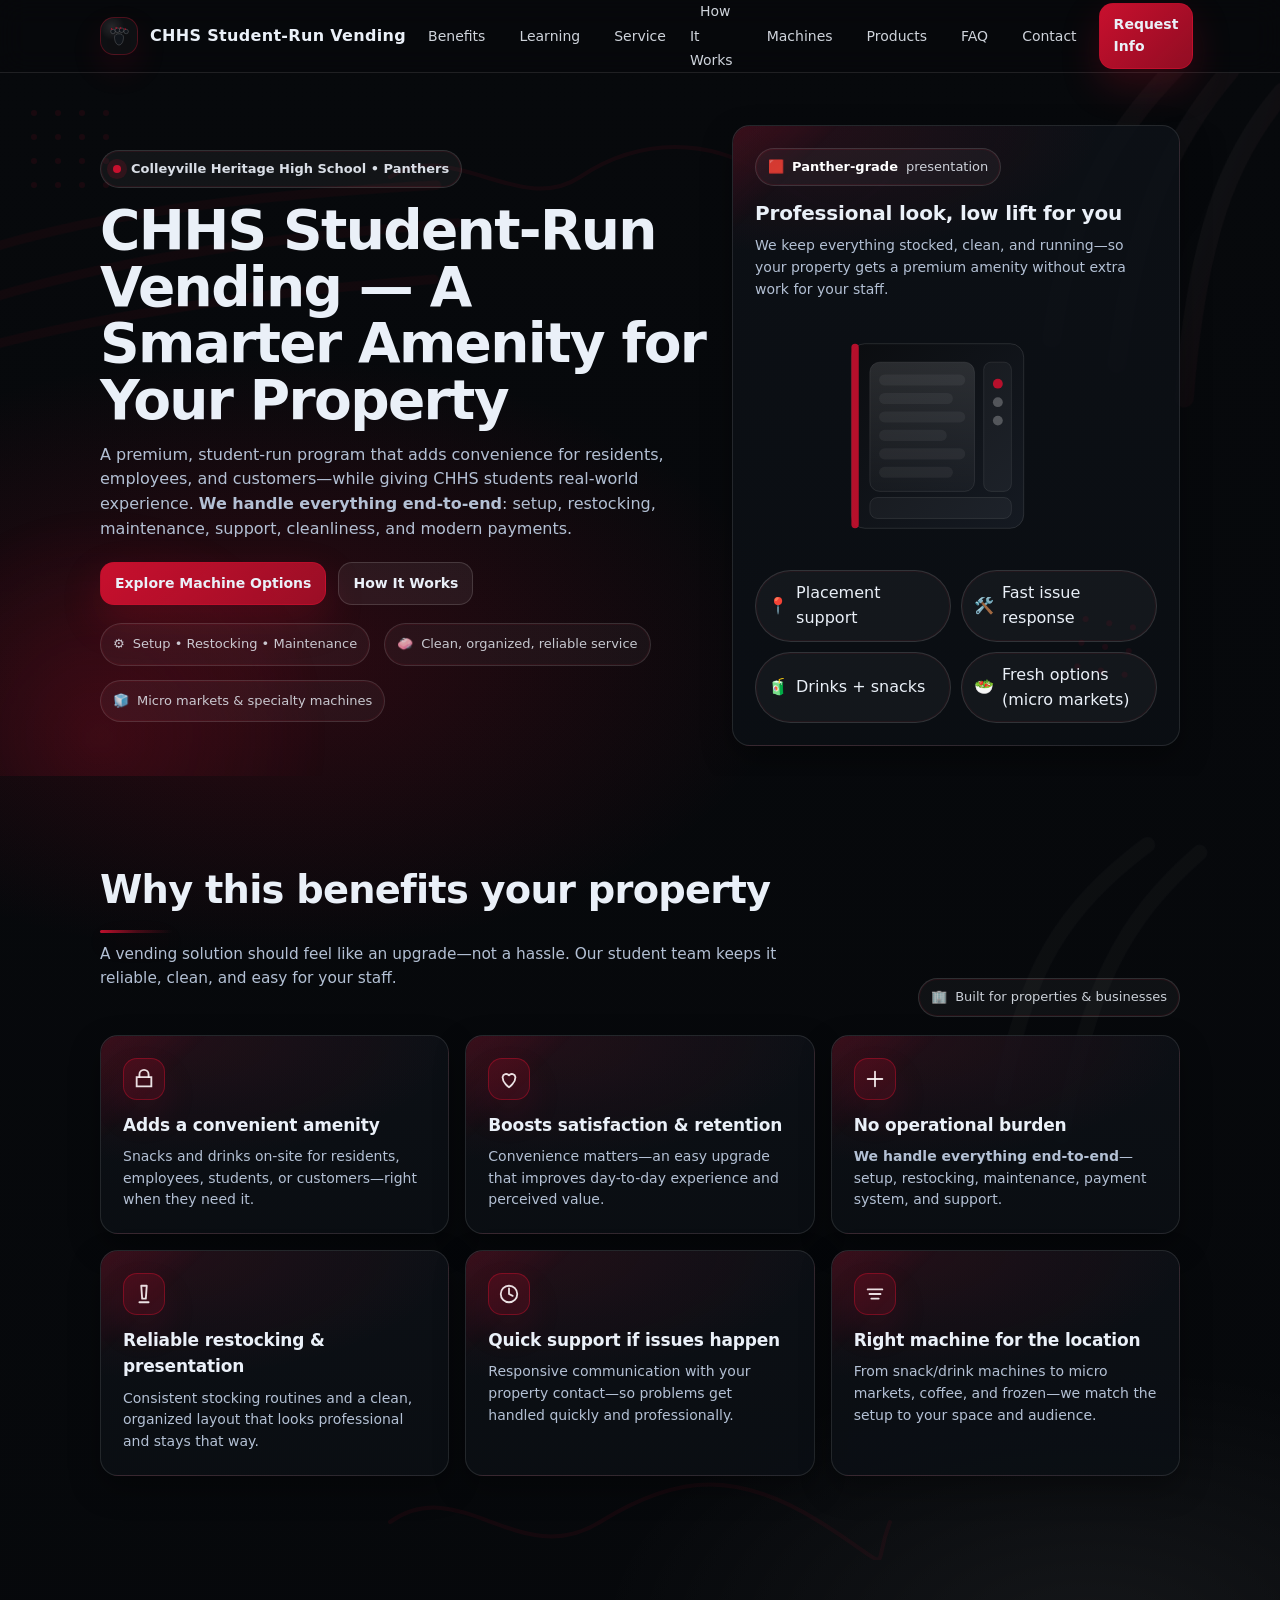
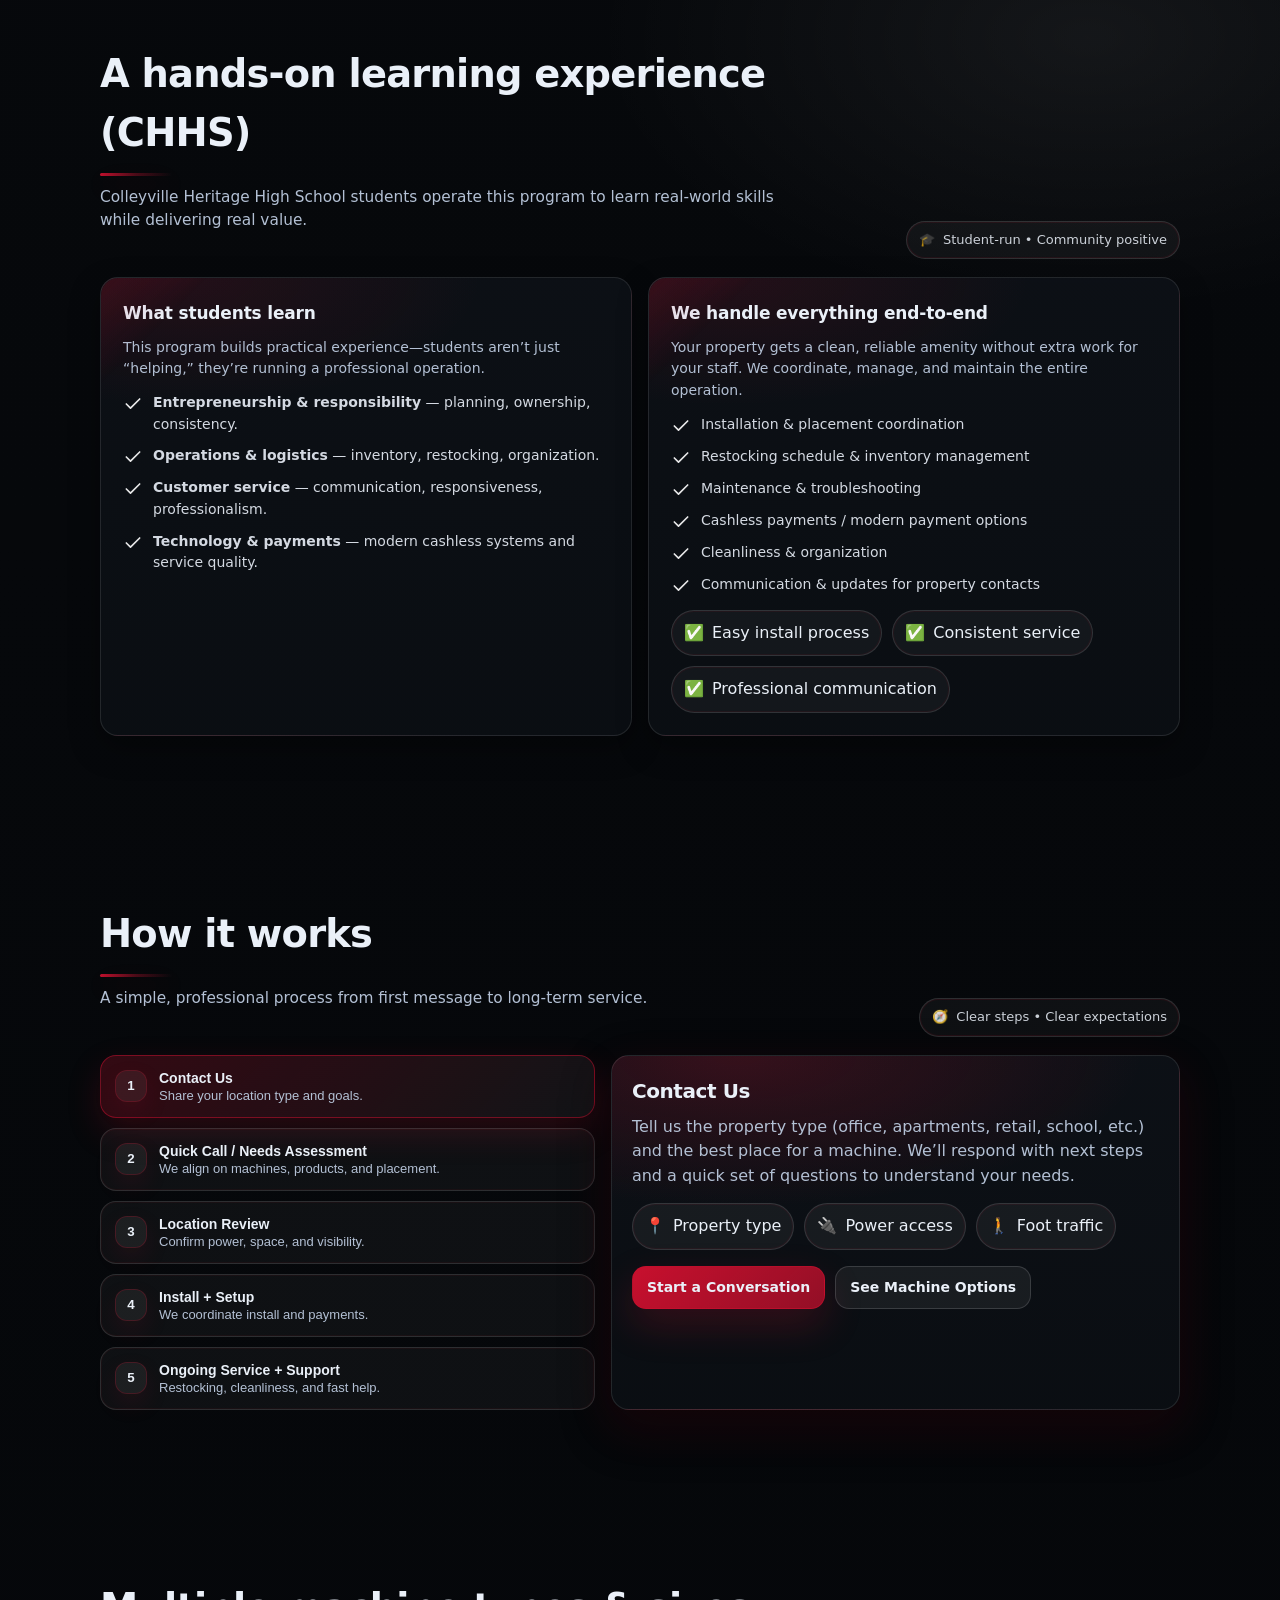
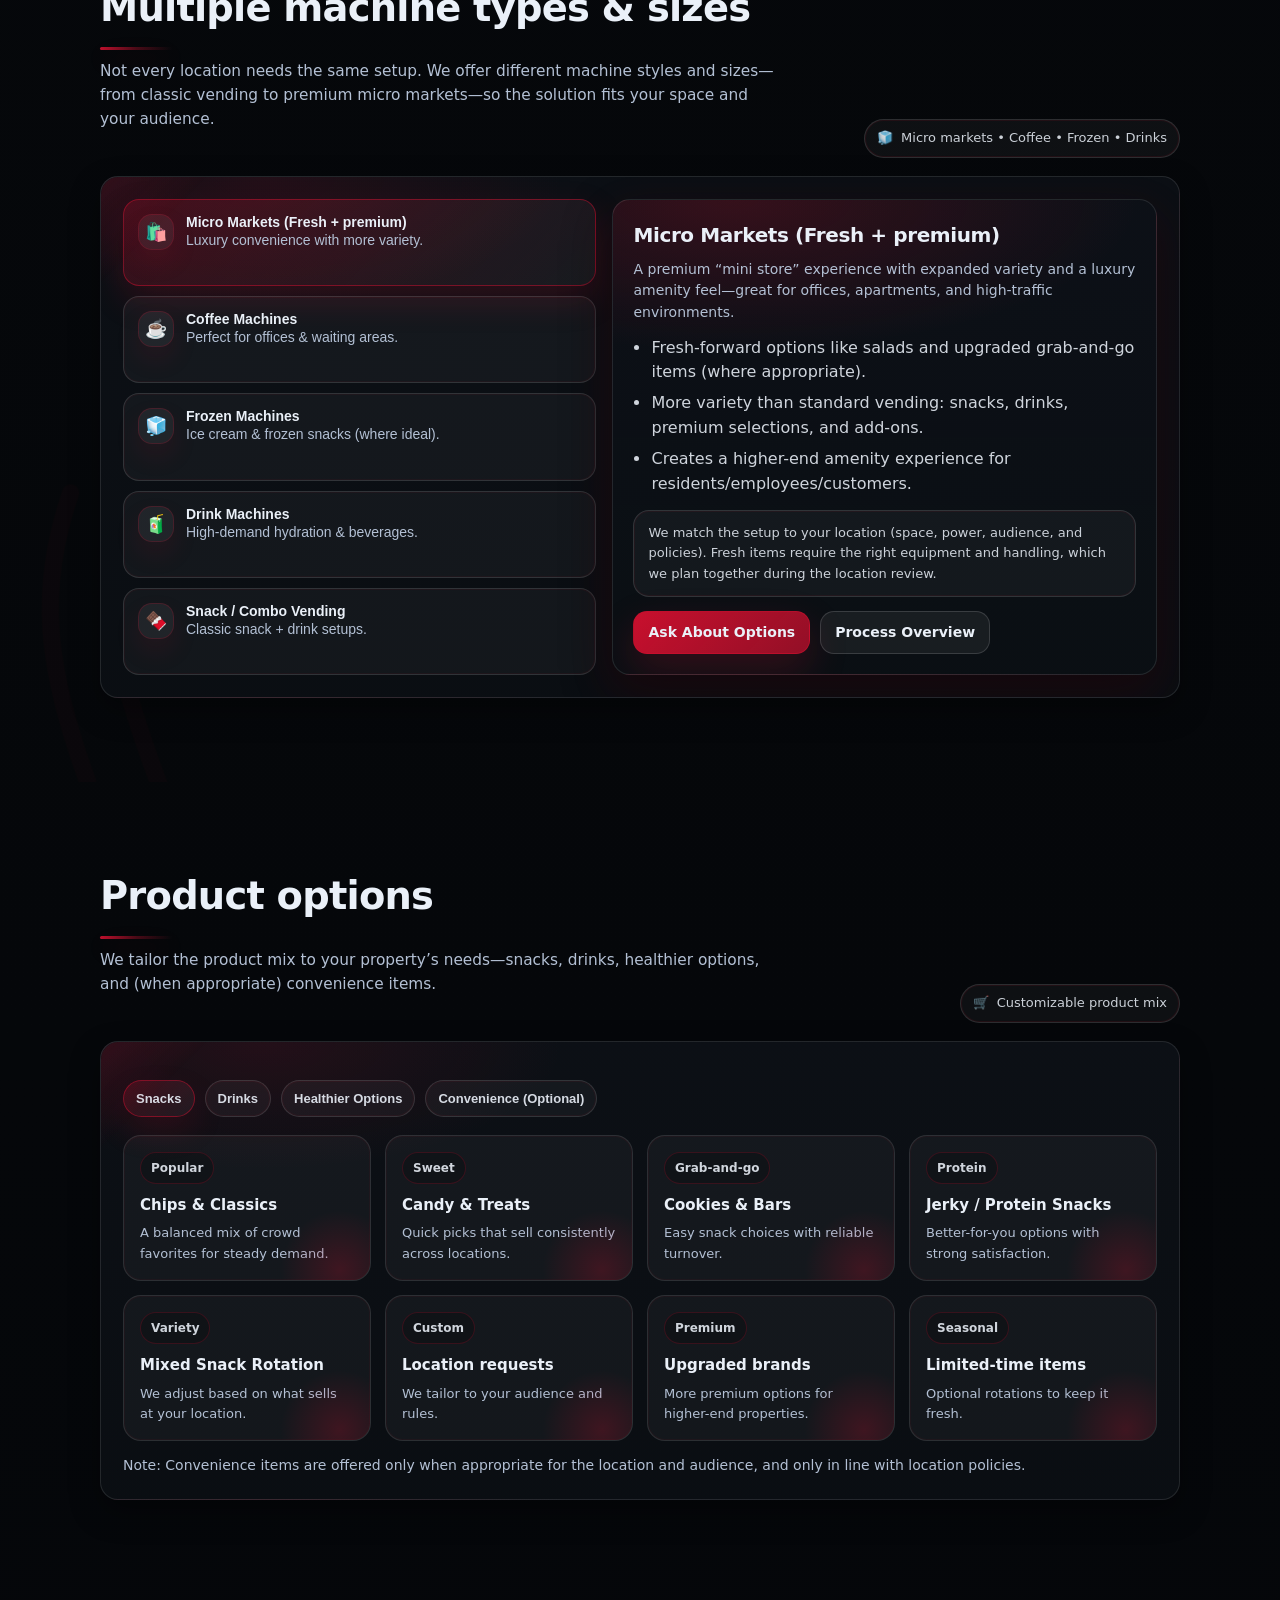
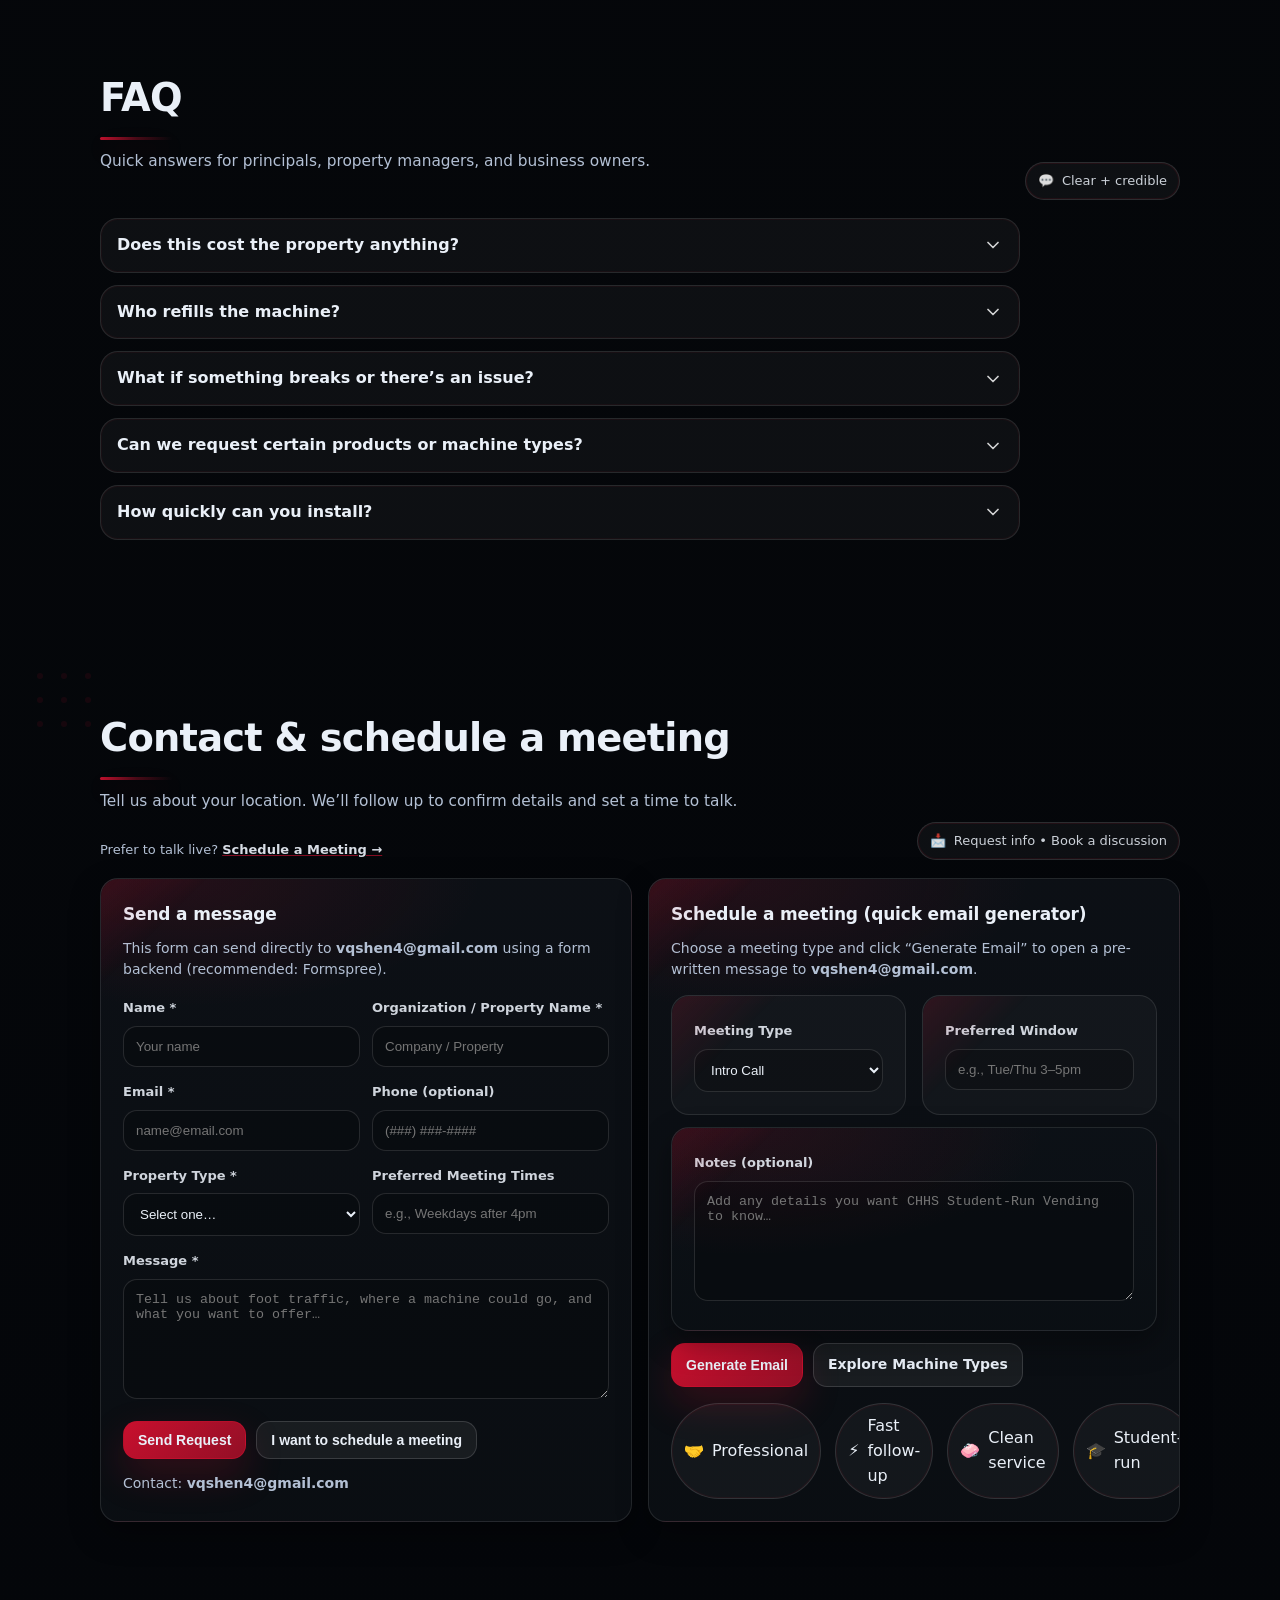
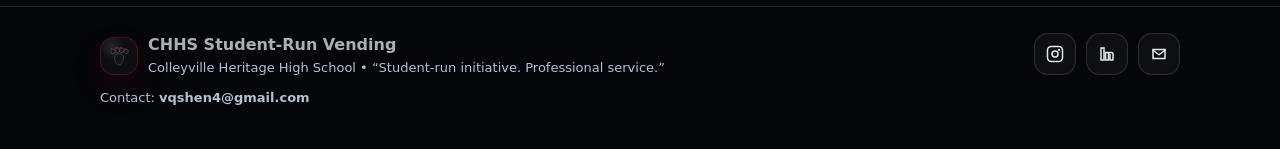
==== commit efa487e8: "Update index.html" ====
--- a/index.html
+++ b/index.html
@@ -1955,3 +1955,4 @@
 </html>
 
 
+
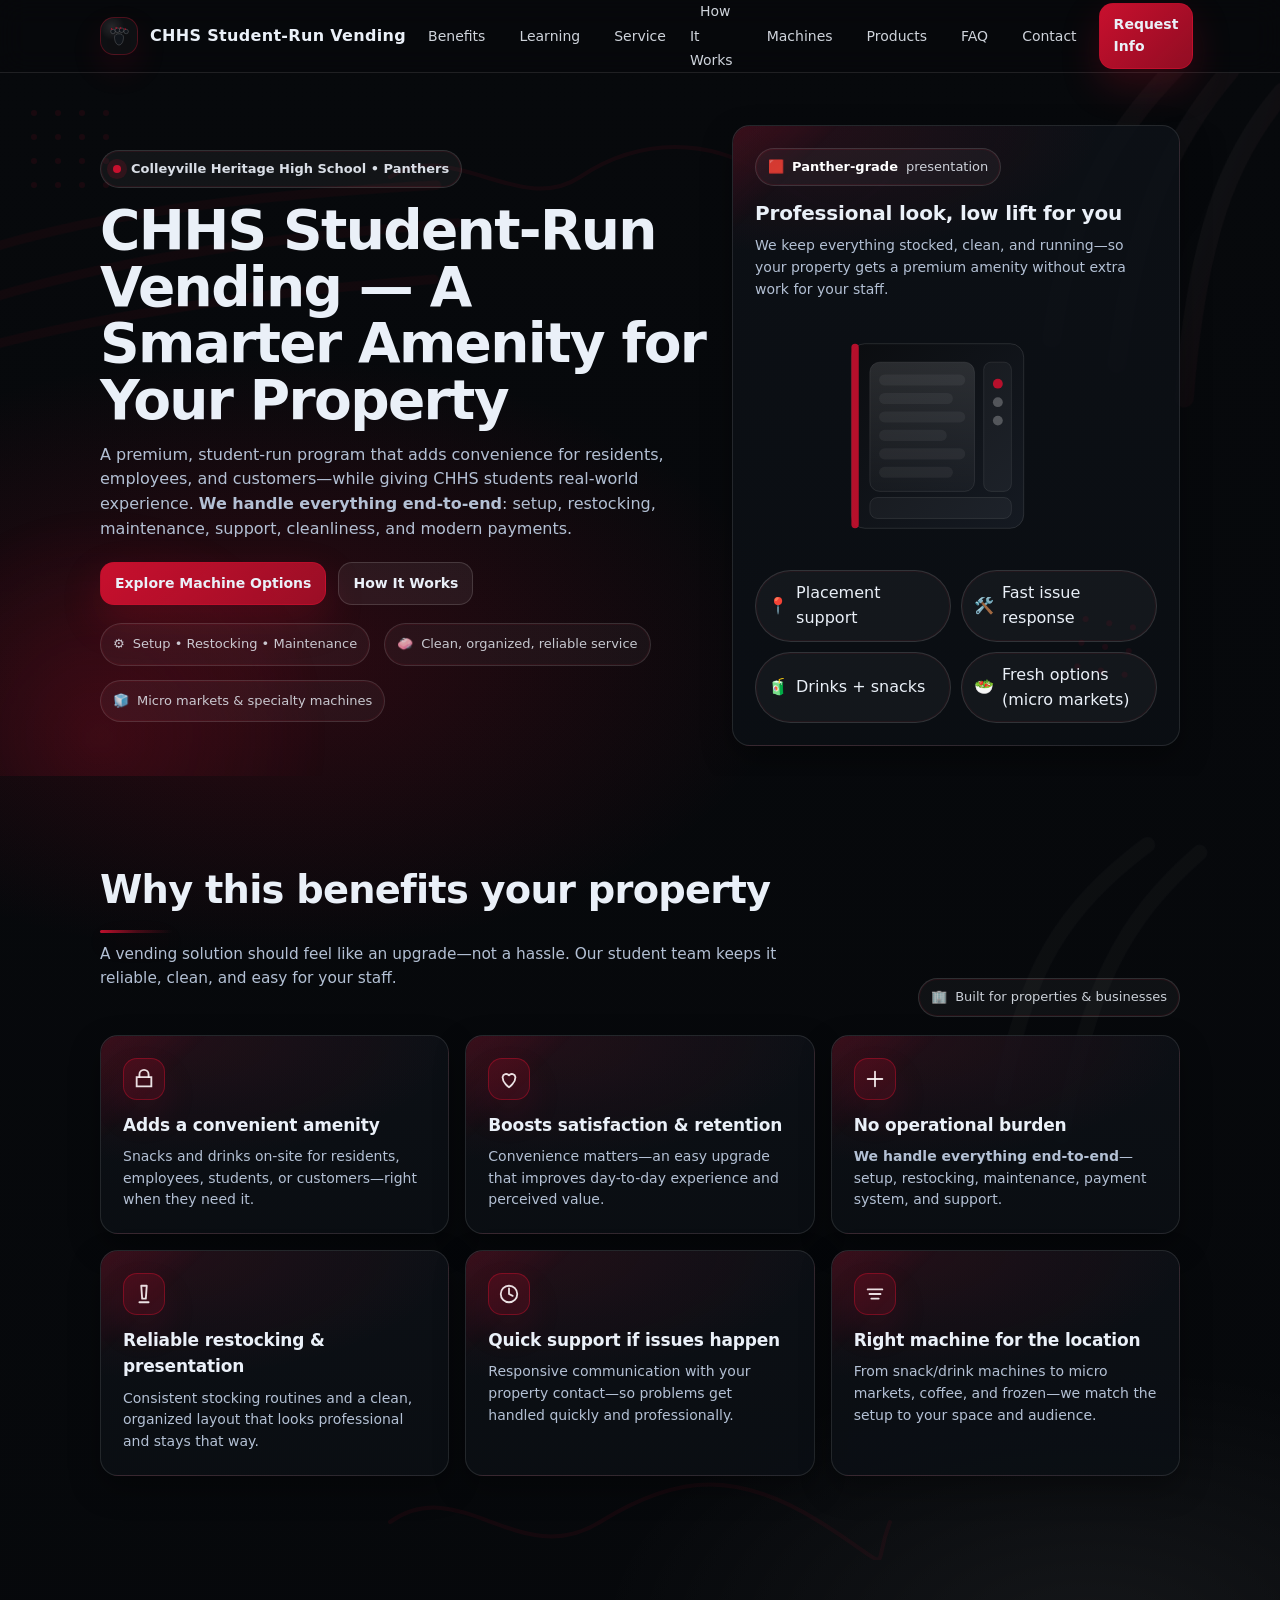
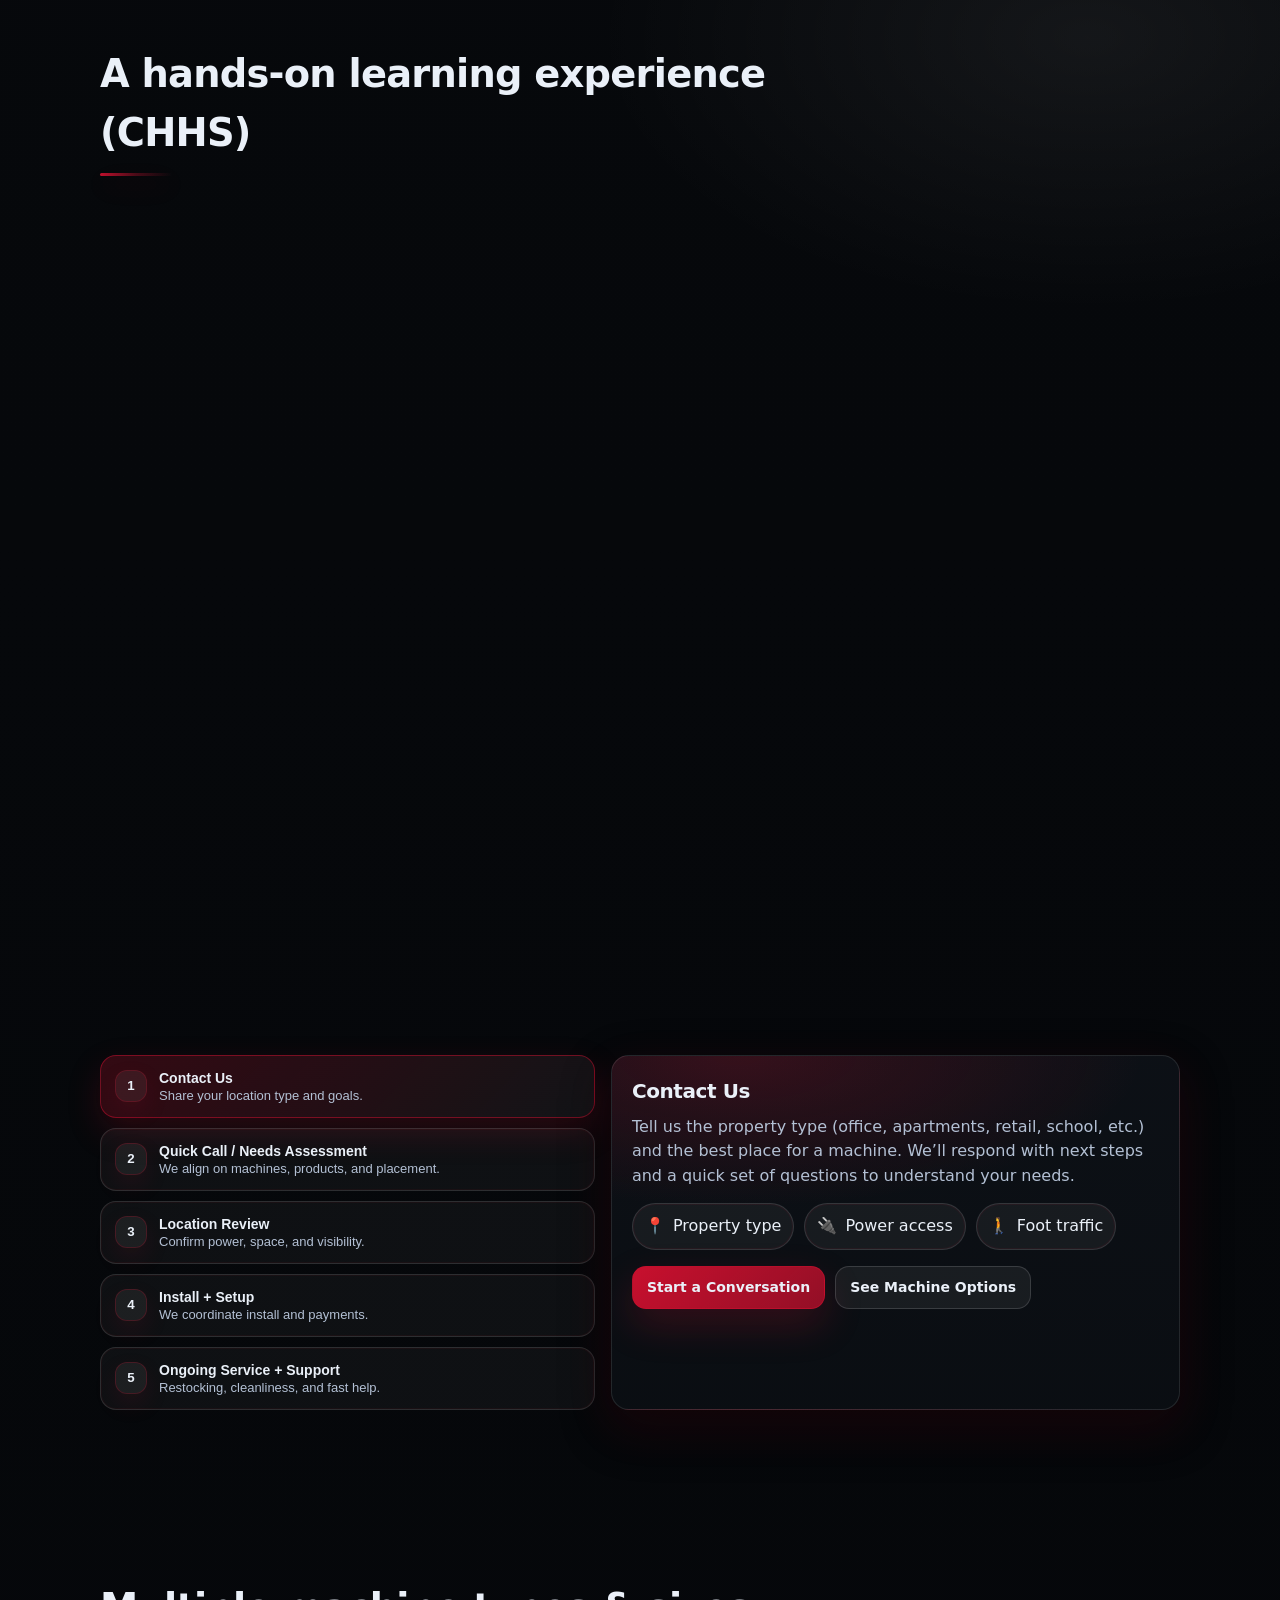
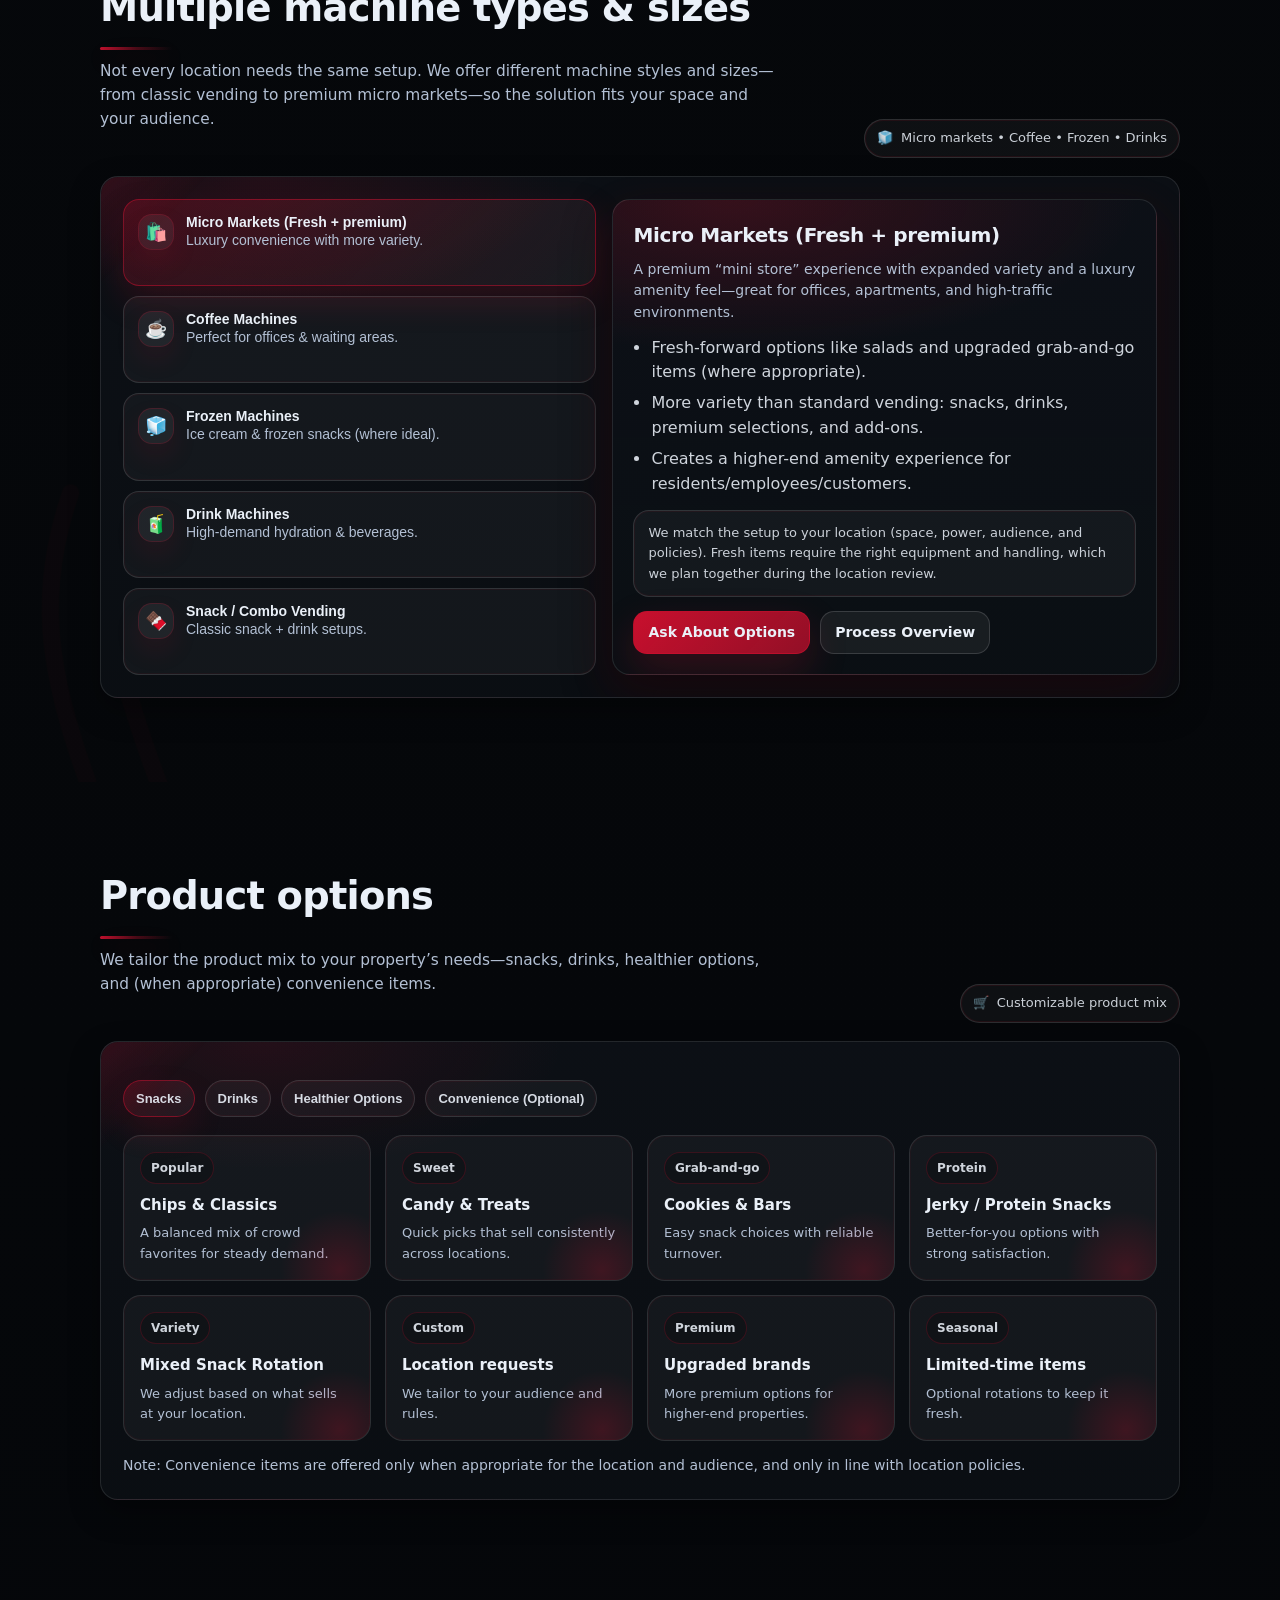
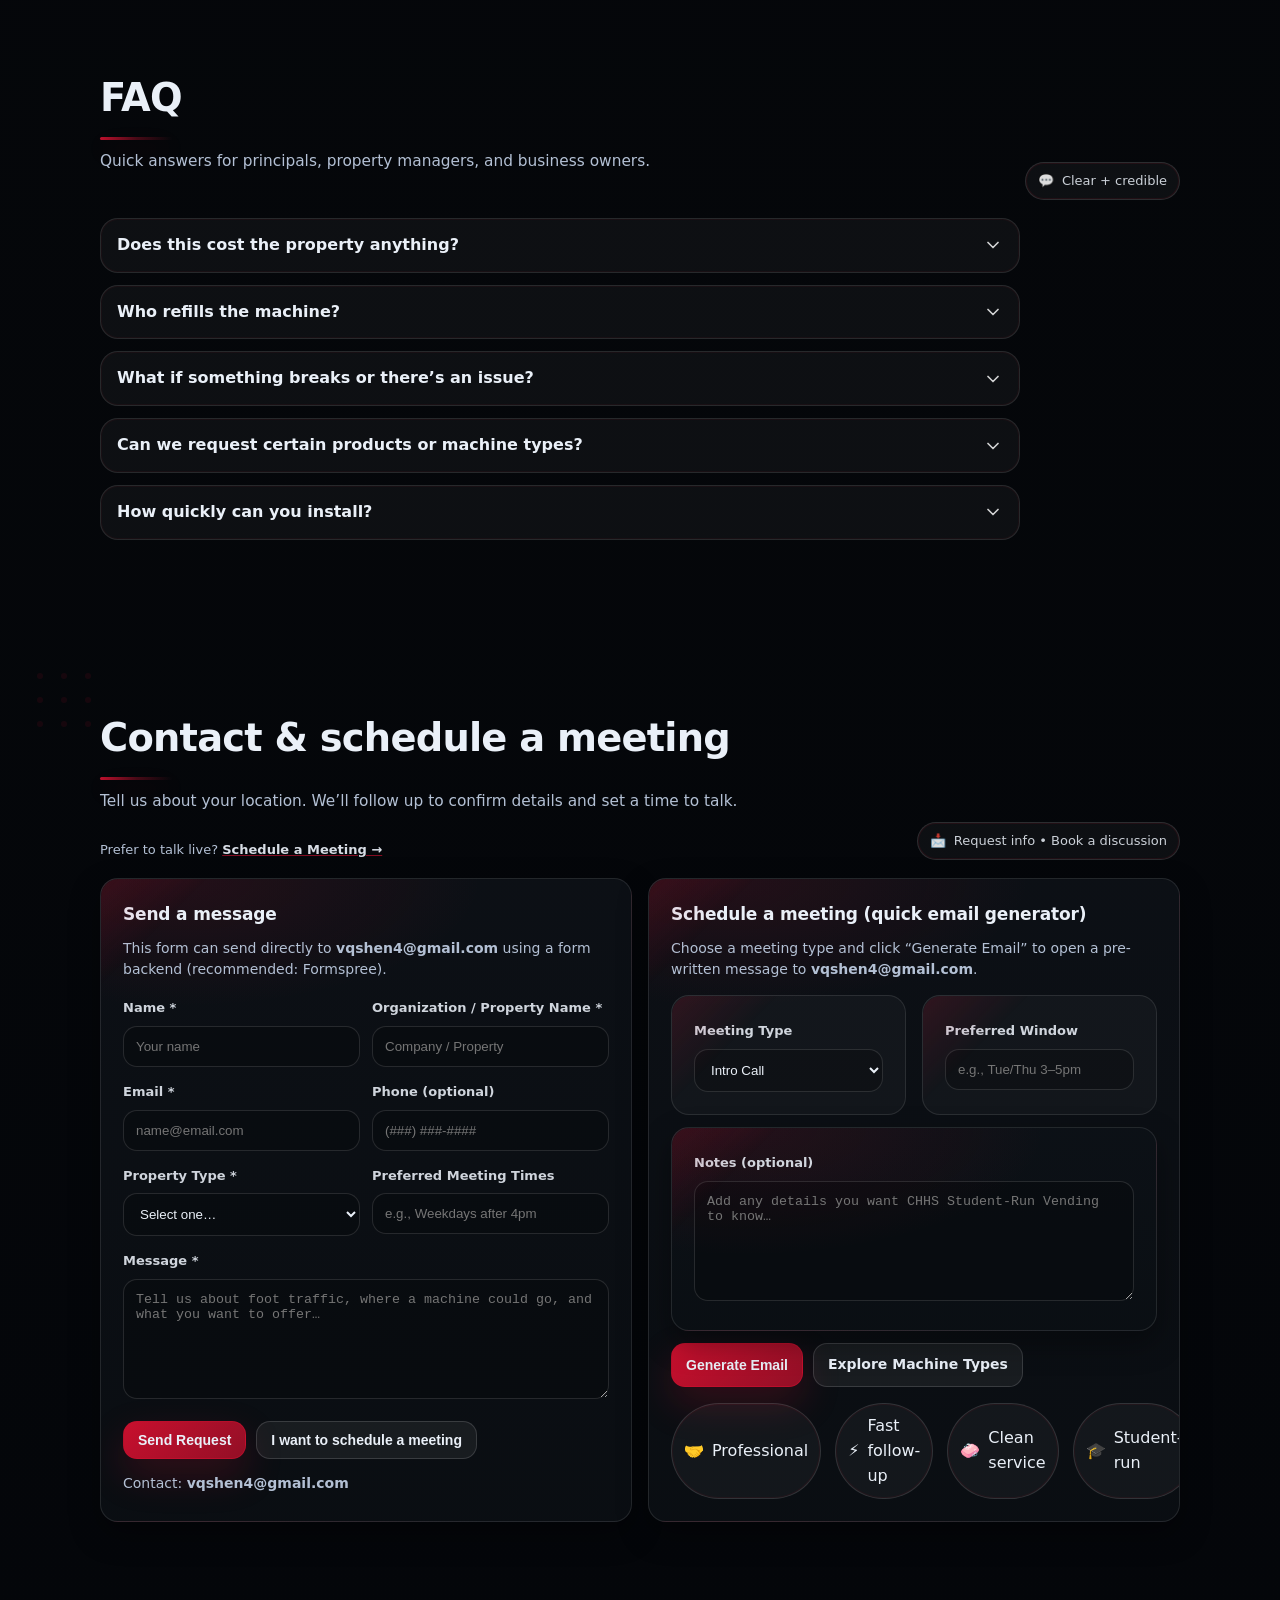
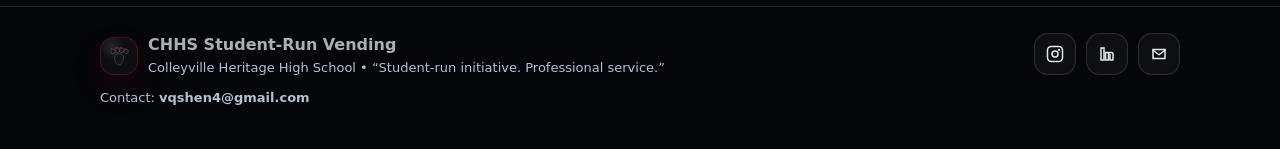
==== commit 9a141c3d: "Update index.html" ====
--- a/index.html
+++ b/index.html
@@ -1,6 +1,7 @@
 <!doctype html>
 <html lang="en">
 <head>
+  <meta name="google-site-verification" content="9dDZ0mO8f_Yd5dRrKJpIw7n_pfeam6ZKTyQ5w4wt1hU" />
   <meta charset="utf-8" />
   <meta name="viewport" content="width=device-width,initial-scale=1" />
   <meta name="description" content="CHHS Student-Run Vending — Colleyville Heritage High School. Student-run vending + micro markets. We handle everything end-to-end." />
@@ -1956,3 +1957,5 @@
 
 
 
+
+
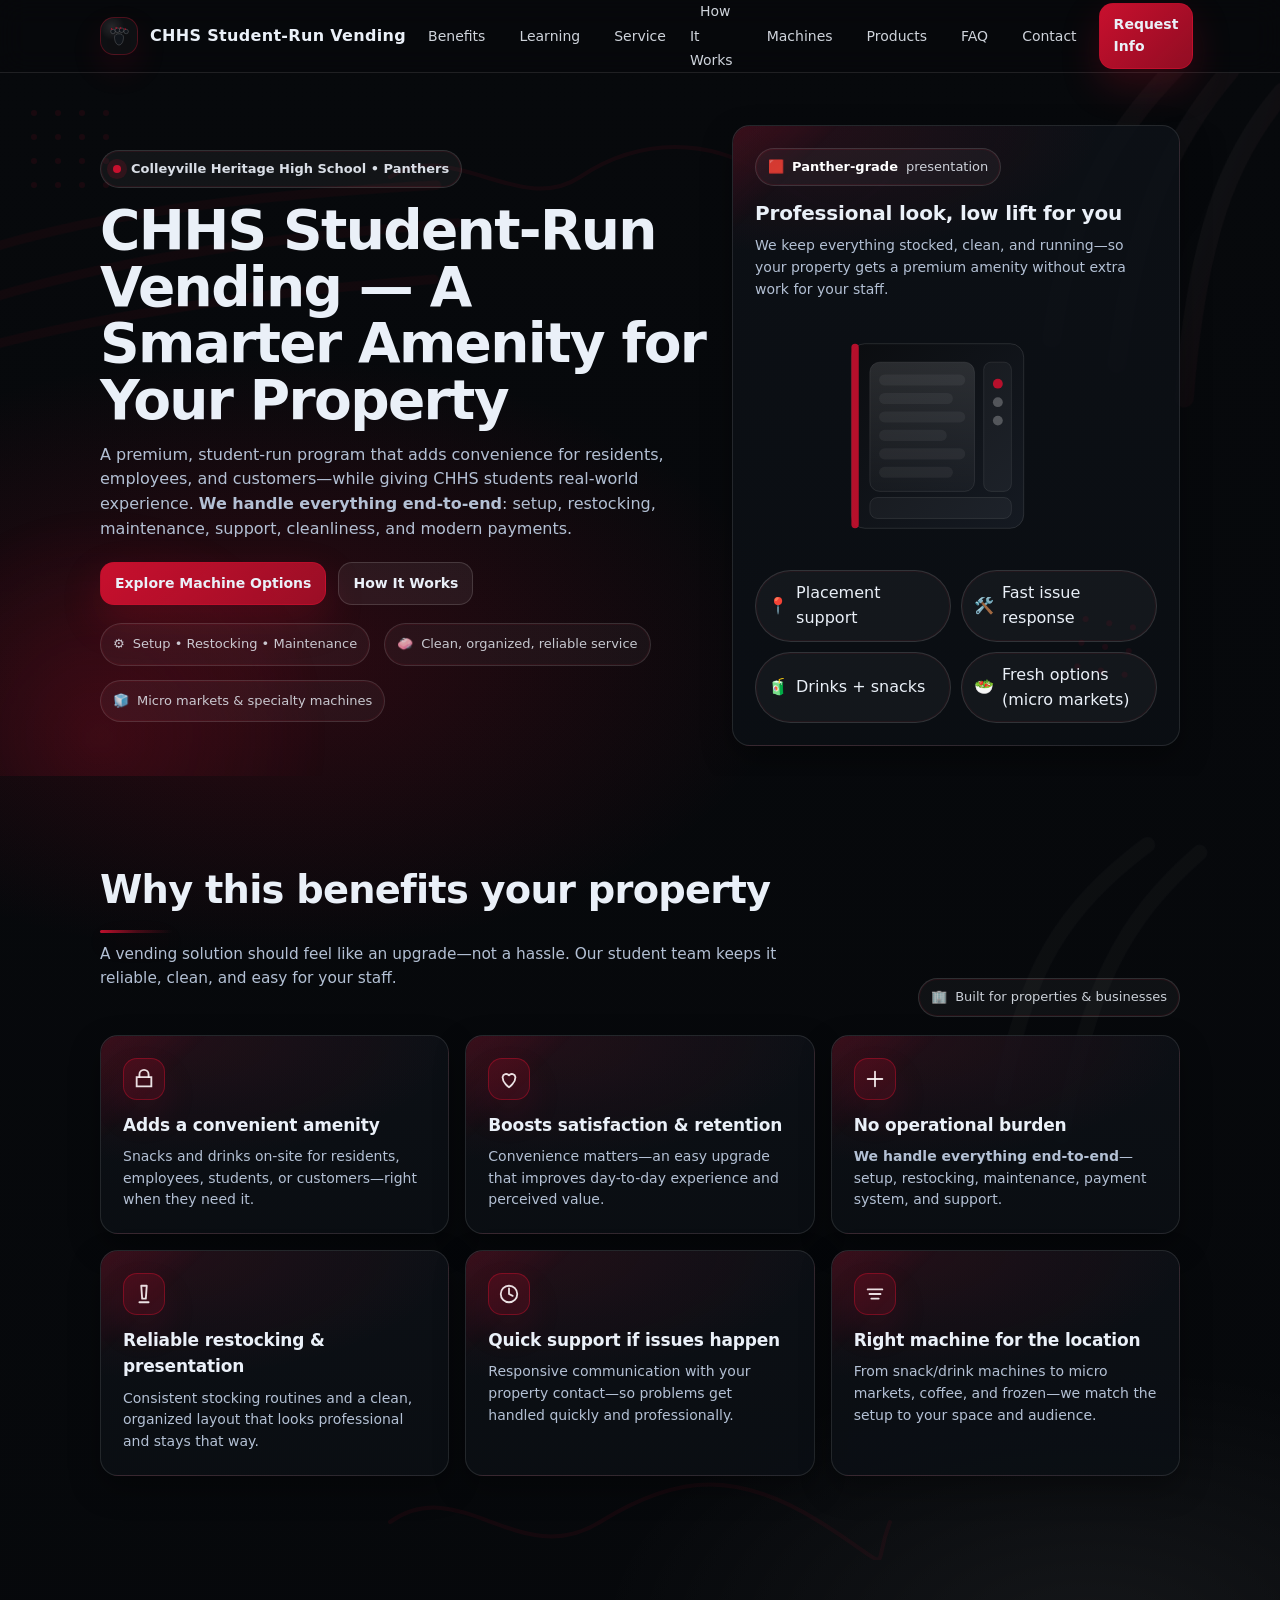
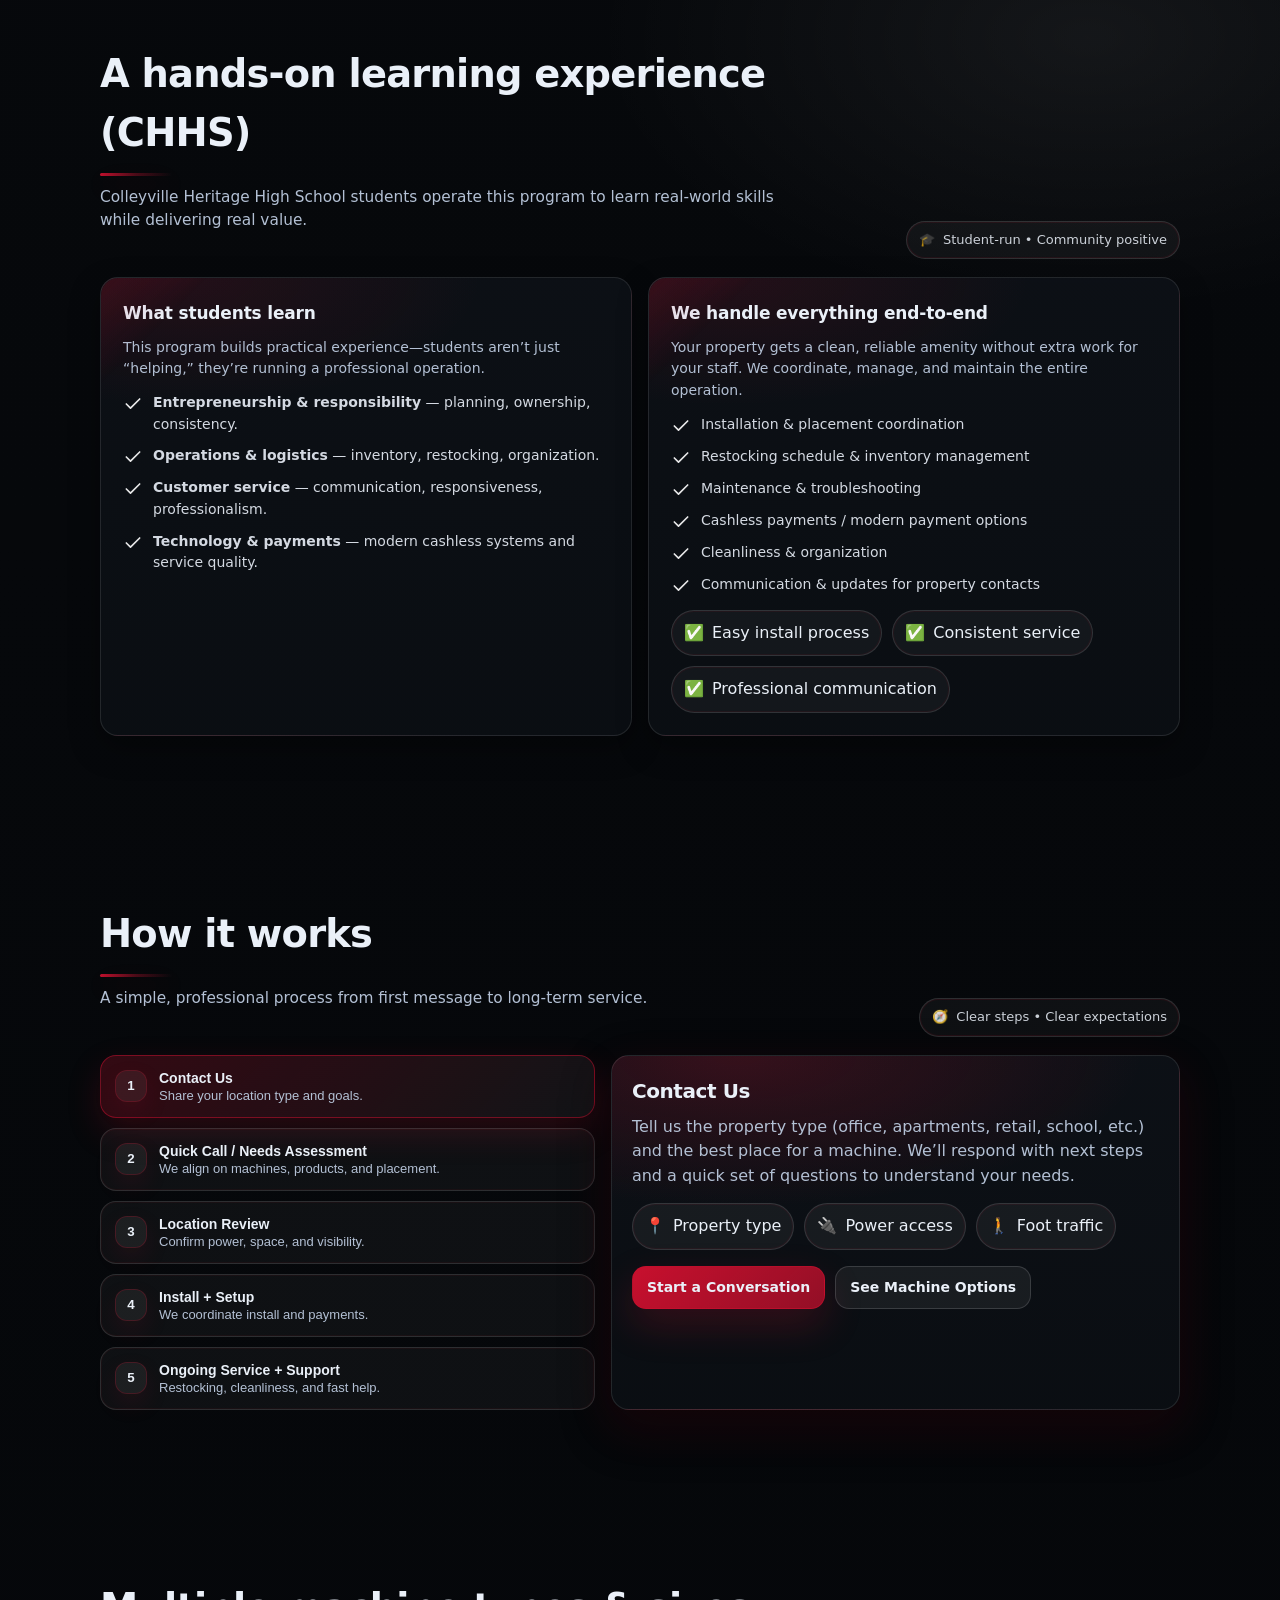
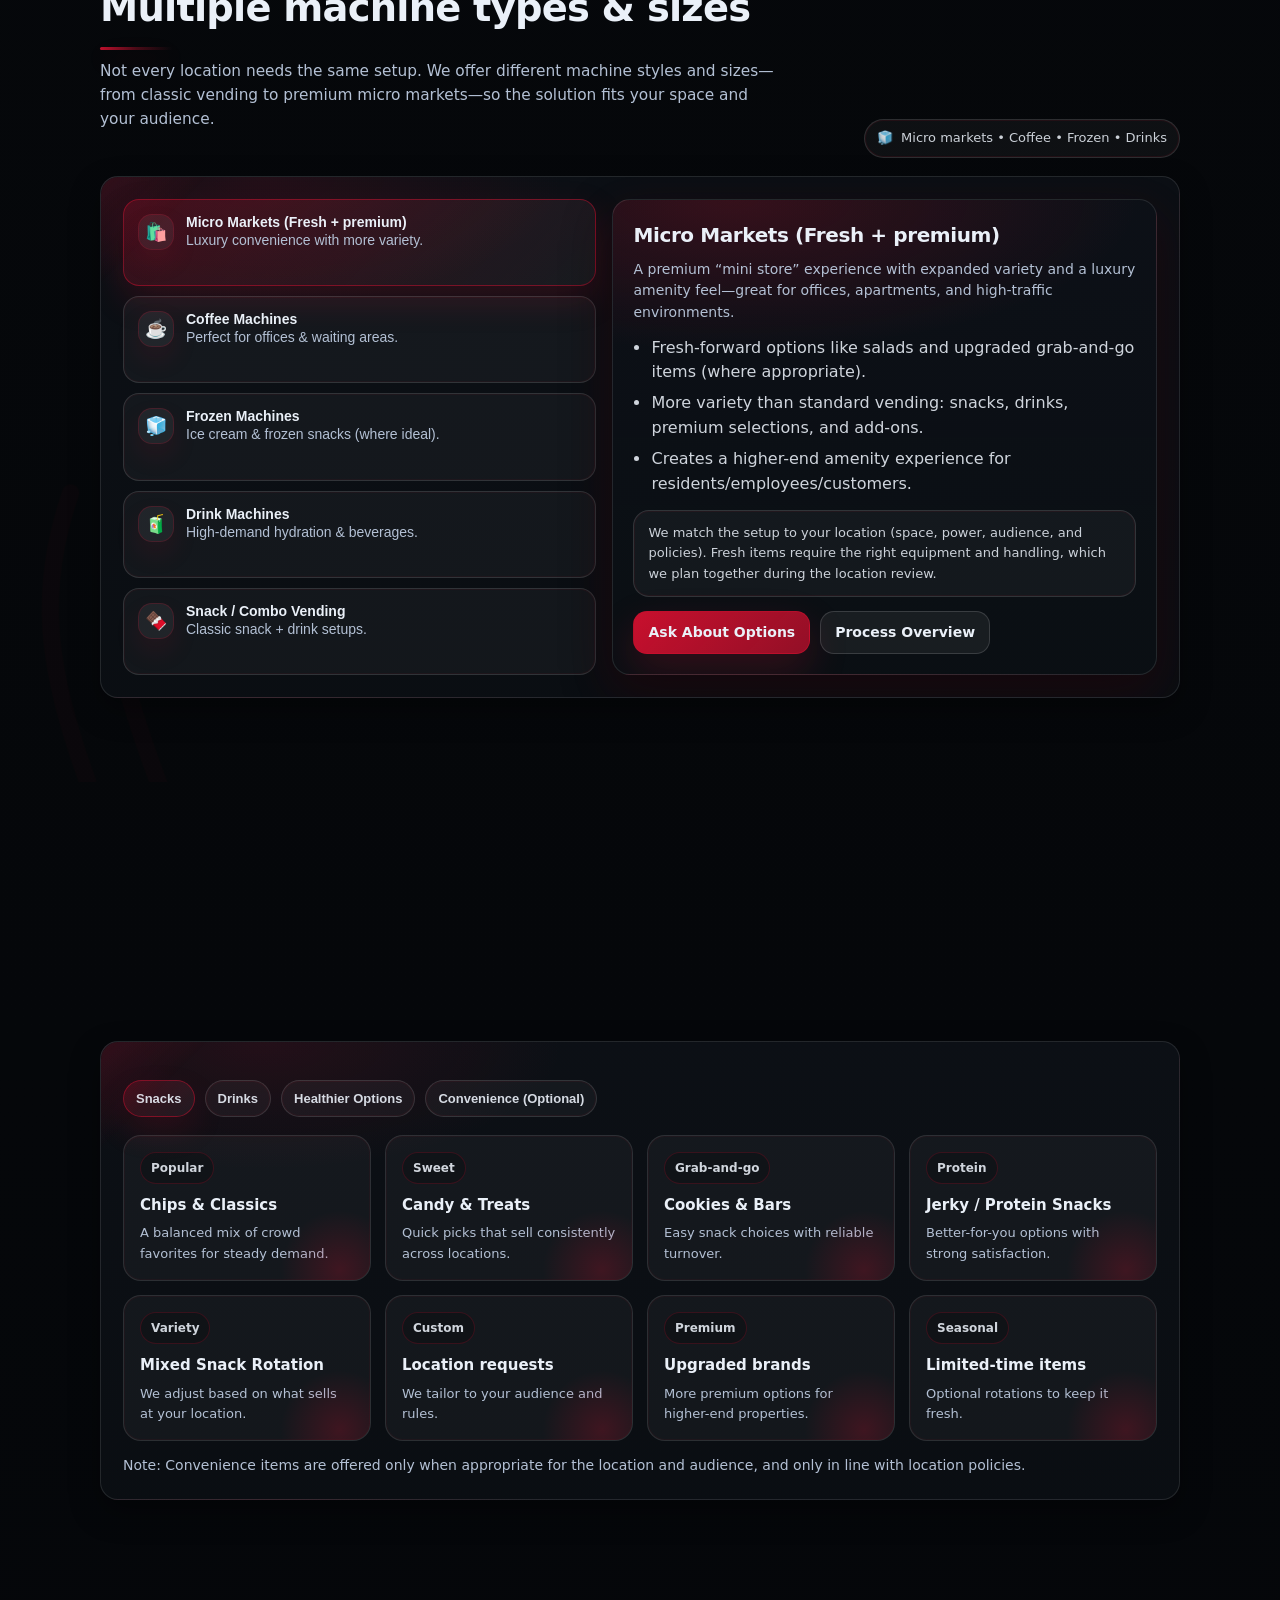
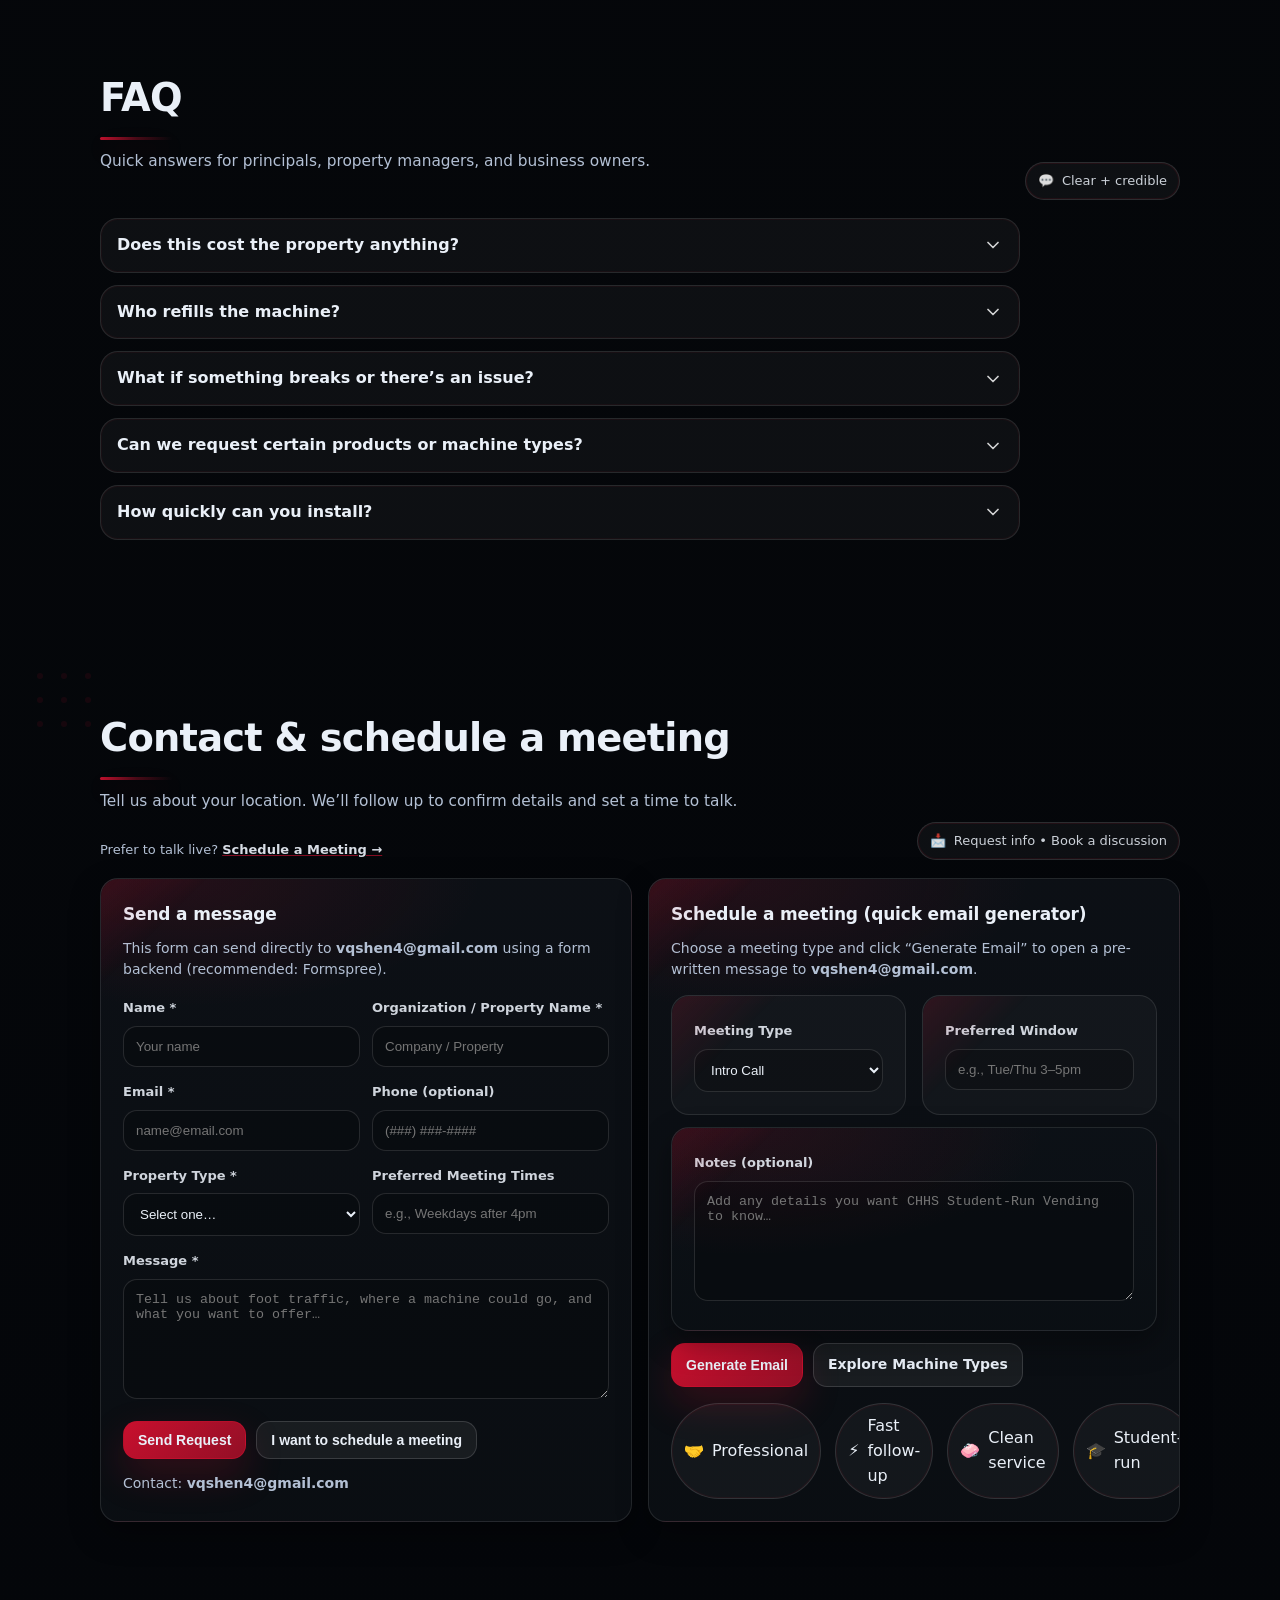
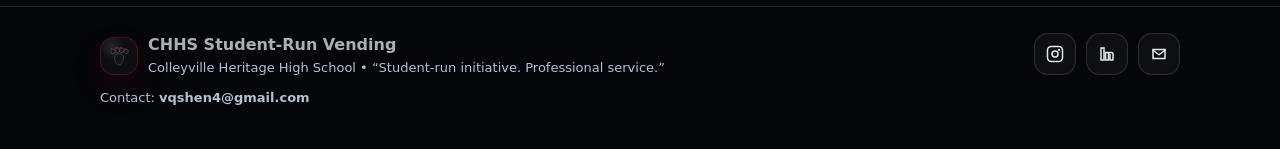
==== commit 75ef0269: "Update index.html" ====
--- a/index.html
+++ b/index.html
@@ -1,6 +1,7 @@
 <!doctype html>
 <html lang="en">
 <head>
+  <link rel="canonical" href="https://vince314159.github.io/CHHS-Student-Vending/" />
   <meta name="google-site-verification" content="9dDZ0mO8f_Yd5dRrKJpIw7n_pfeam6ZKTyQ5w4wt1hU" />
   <meta charset="utf-8" />
   <meta name="viewport" content="width=device-width,initial-scale=1" />
@@ -1959,3 +1960,4 @@
 
 
 
+
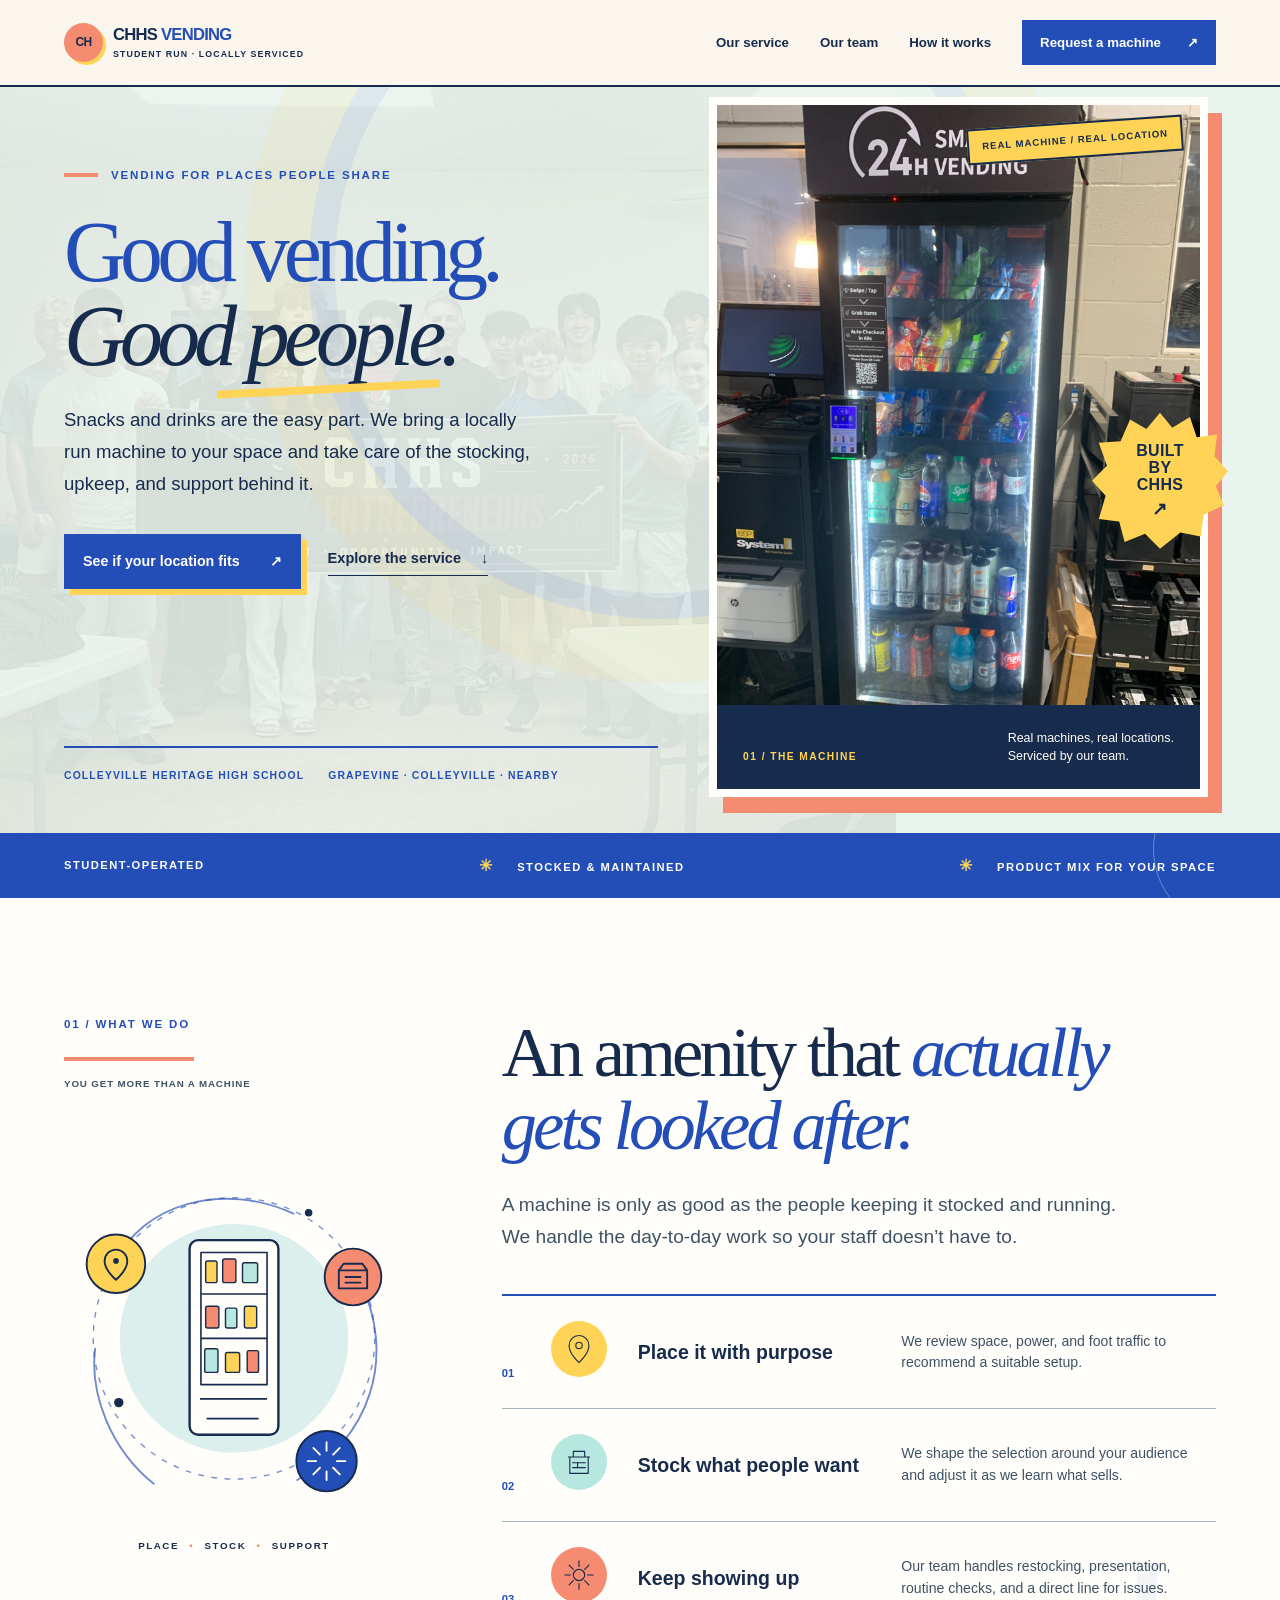
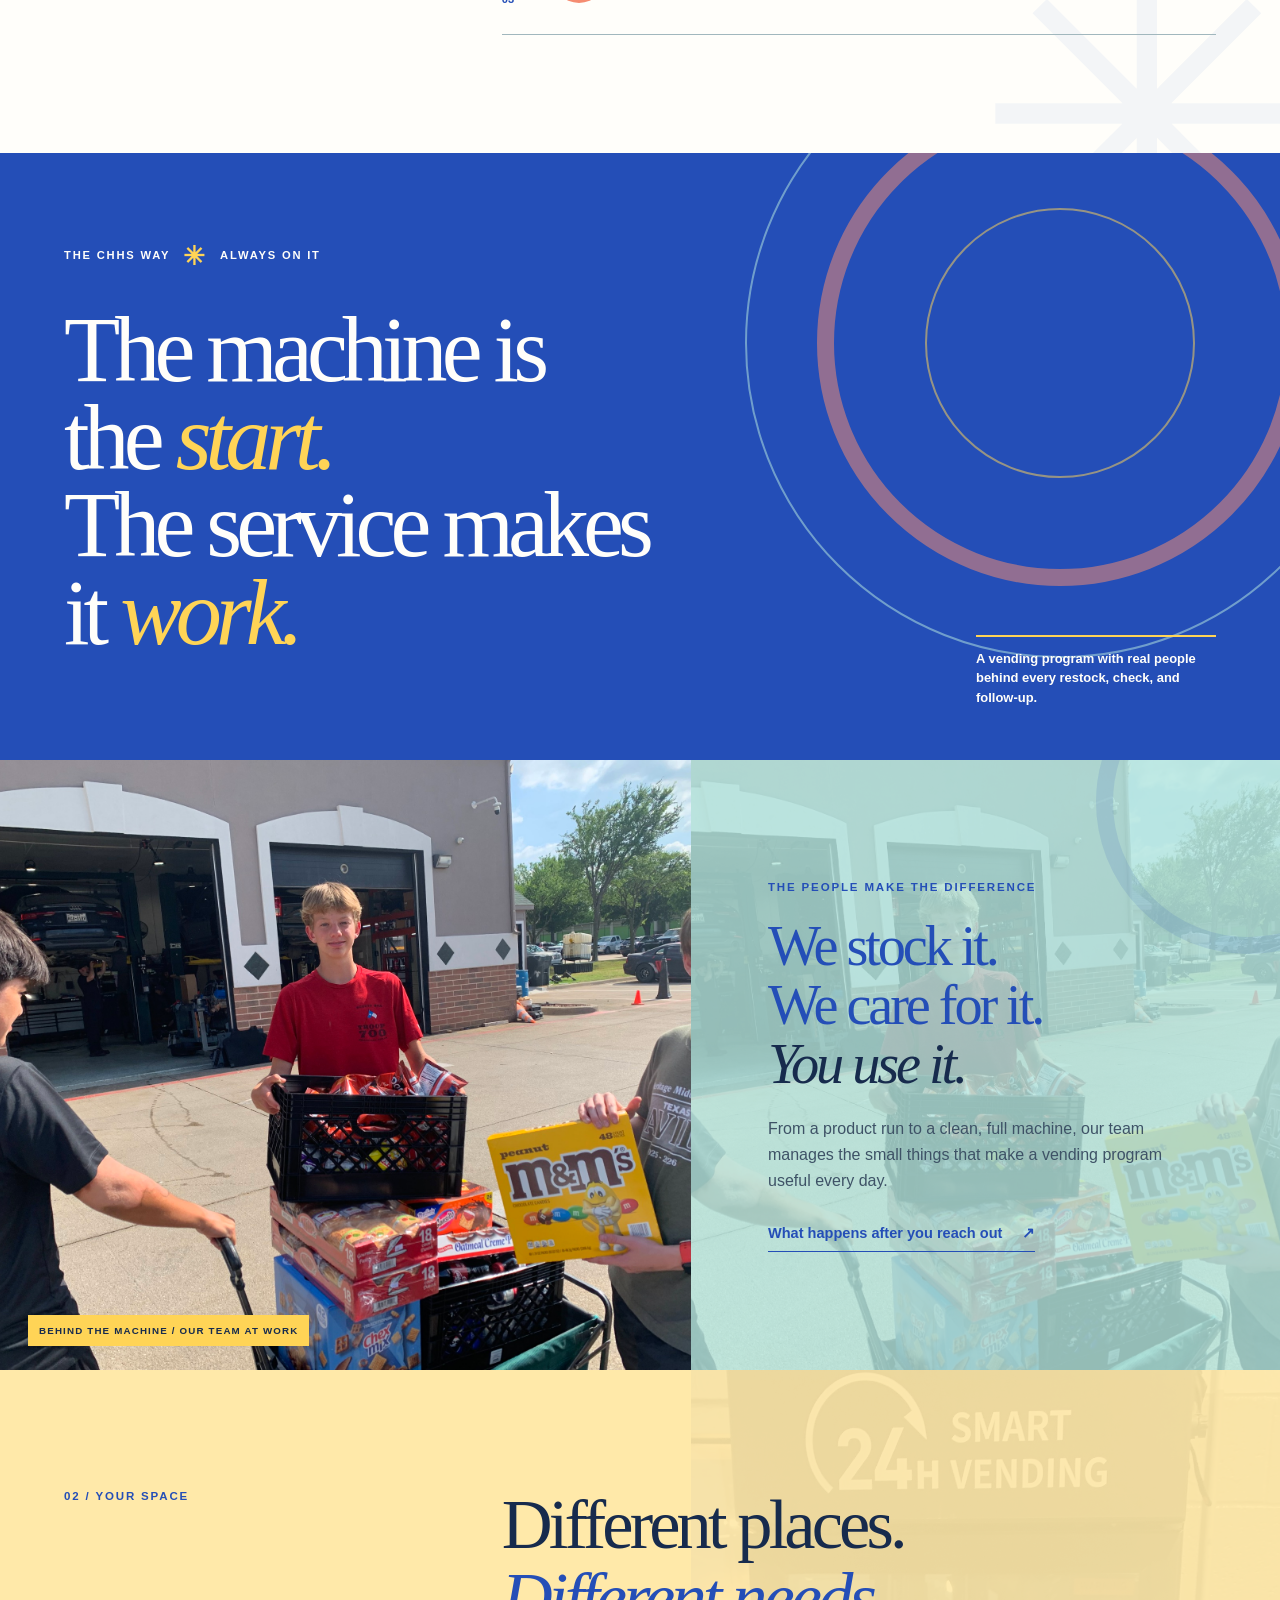
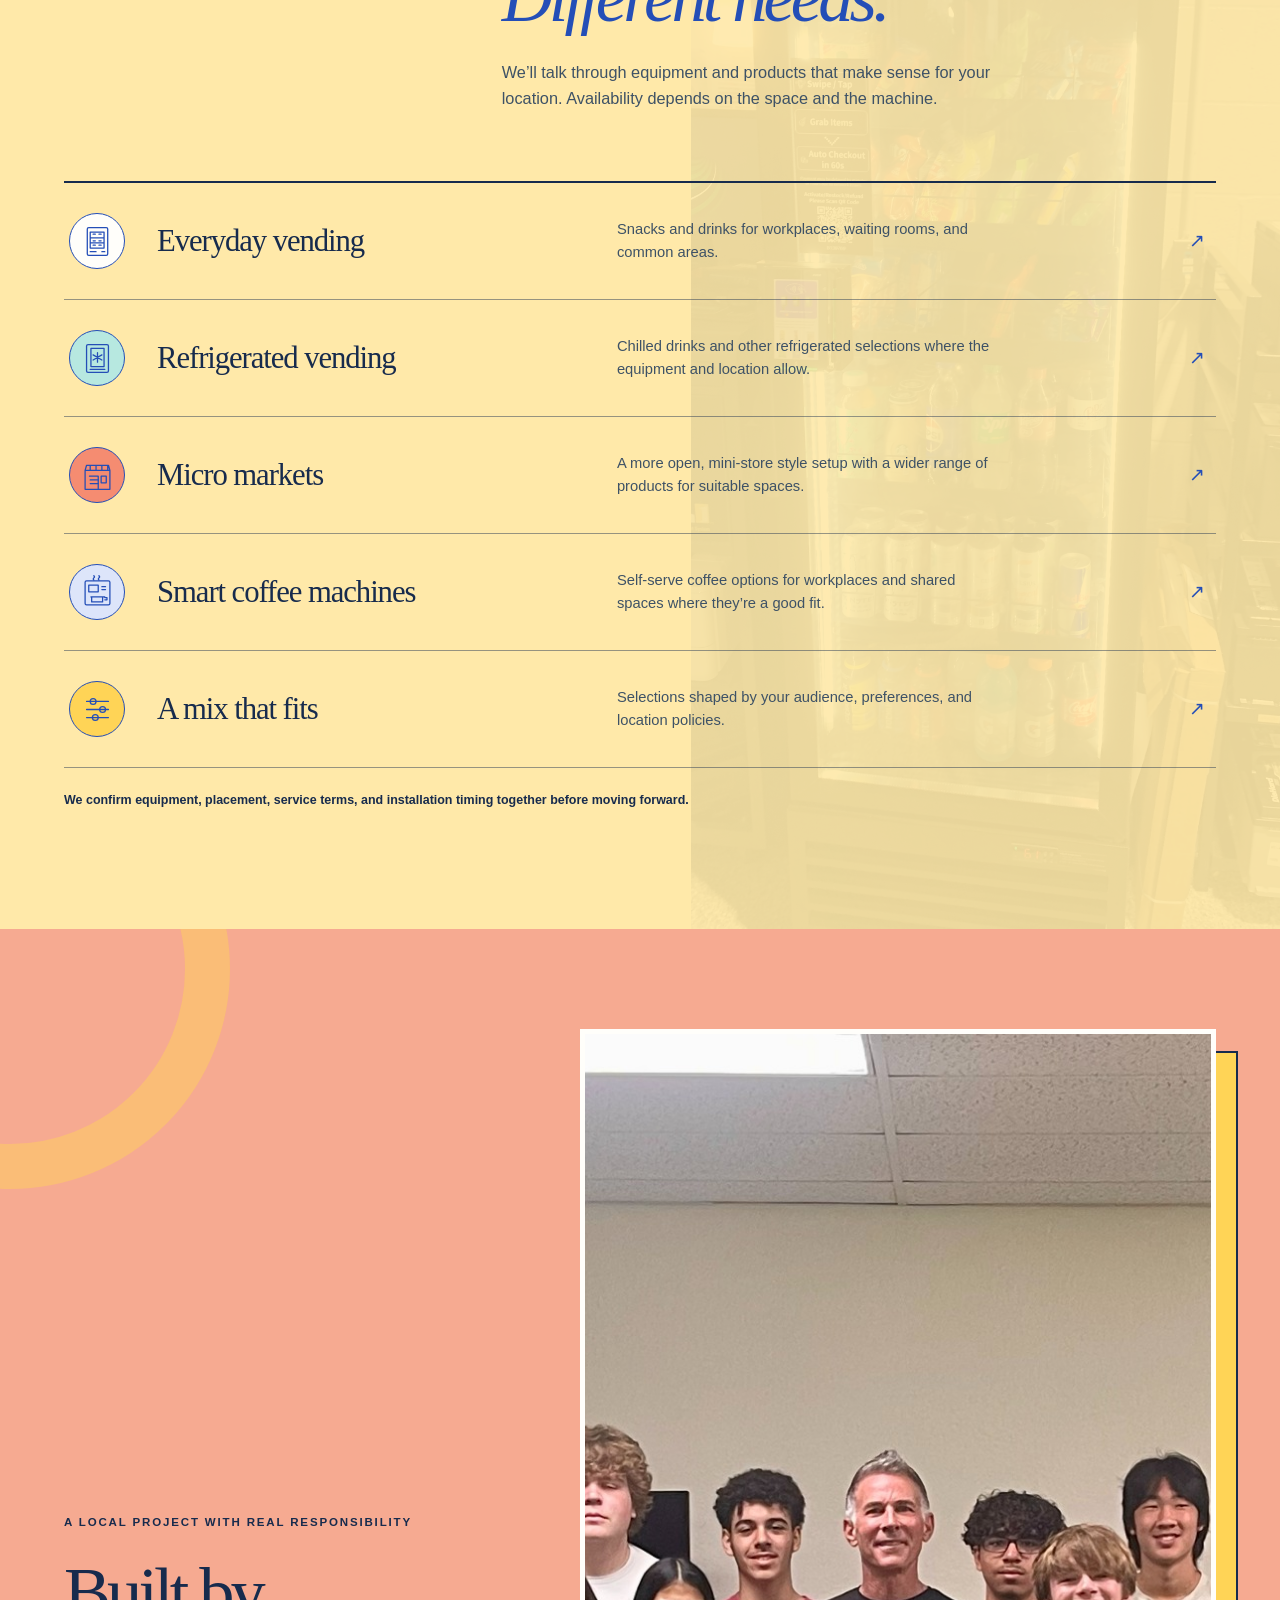
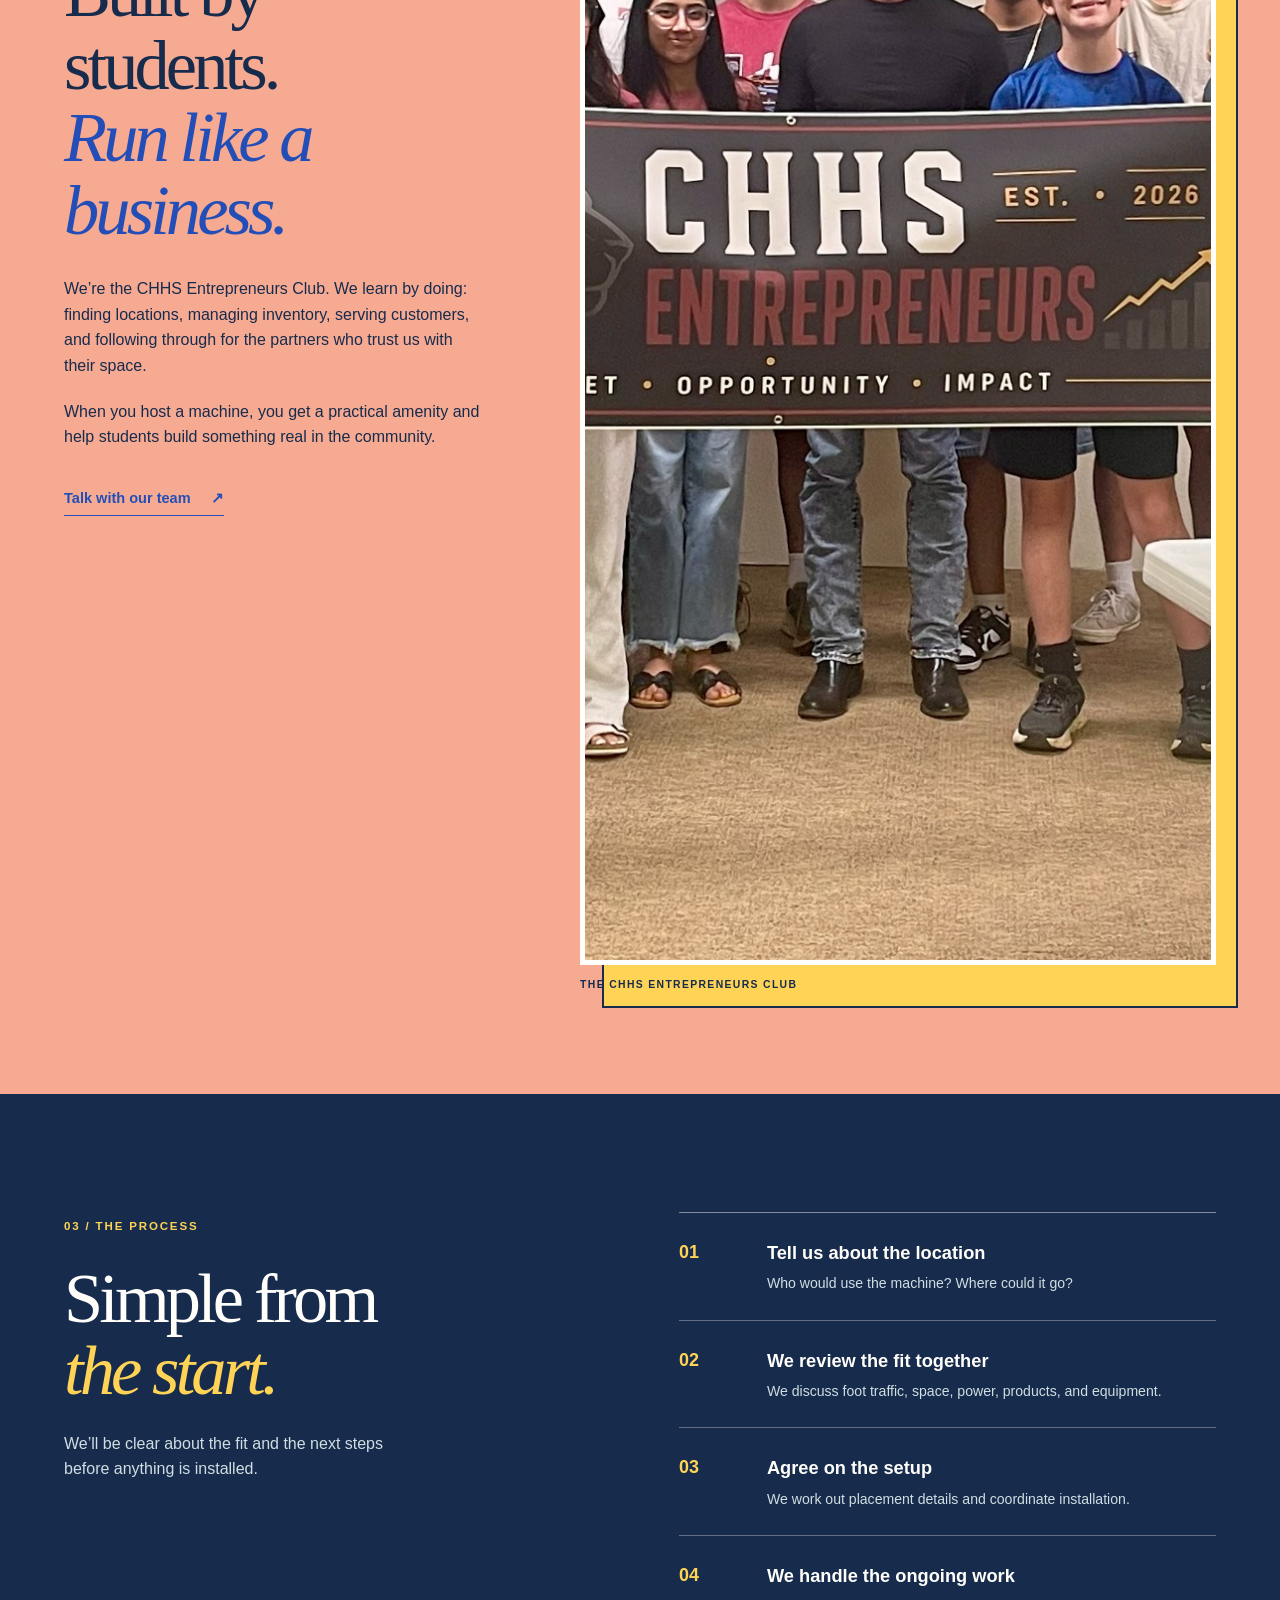
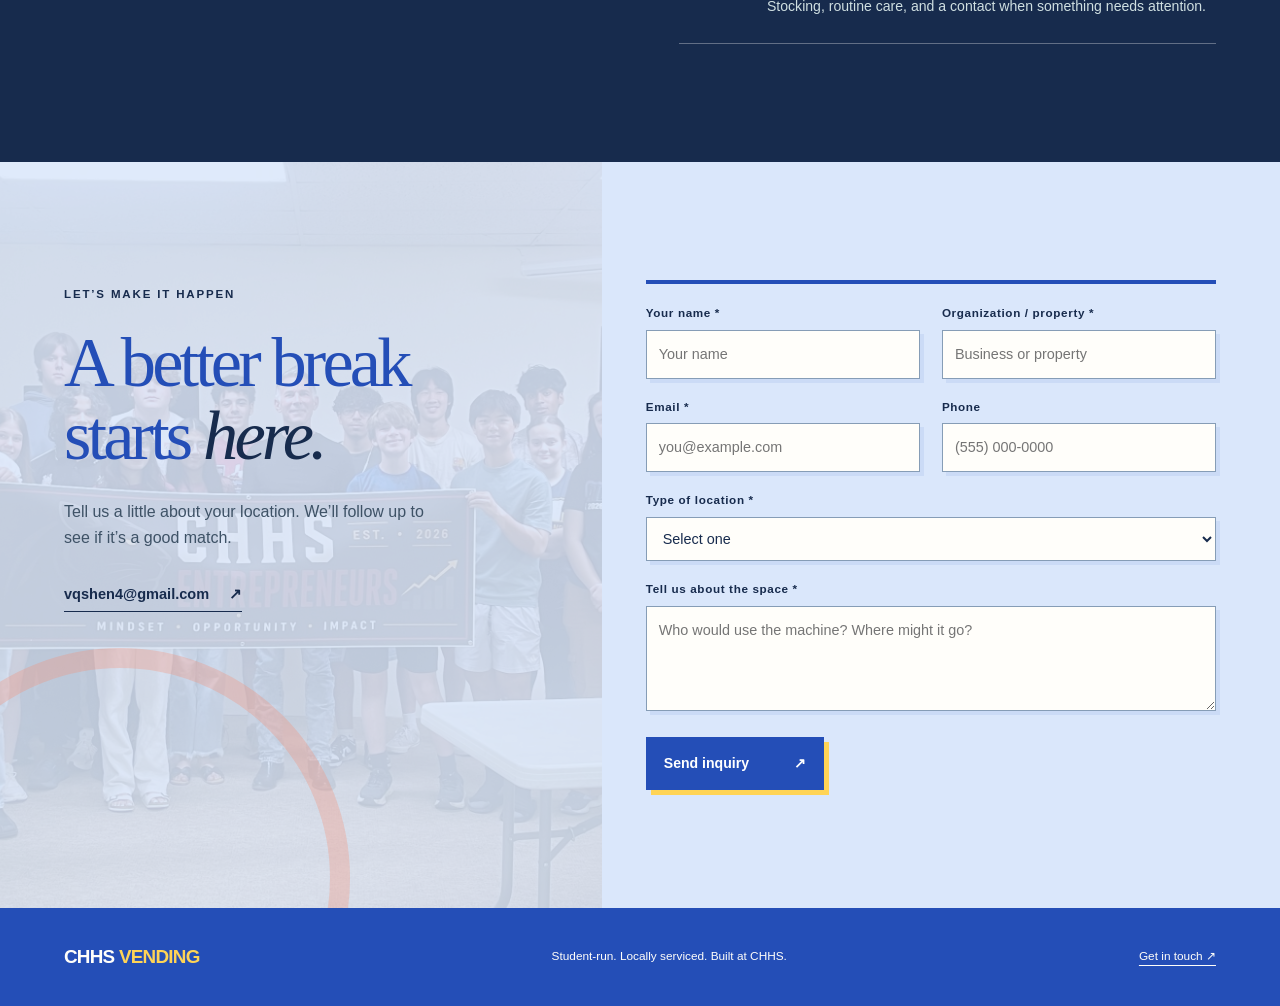
==== commit 9f196b7e: "Redesign CHHS vending website" ====
--- a/index.html
+++ b/index.html
@@ -1,1963 +1,78 @@
-<!doctype html>
-<html lang="en">
-<head>
-  <link rel="canonical" href="https://vince314159.github.io/CHHS-Student-Vending/" />
-  <meta name="google-site-verification" content="9dDZ0mO8f_Yd5dRrKJpIw7n_pfeam6ZKTyQ5w4wt1hU" />
-  <meta charset="utf-8" />
-  <meta name="viewport" content="width=device-width,initial-scale=1" />
-  <meta name="description" content="CHHS Student-Run Vending — Colleyville Heritage High School. Student-run vending + micro markets. We handle everything end-to-end." />
-  <meta name="theme-color" content="#C8102E" />
-  <title>CHHS Student-Run Vending | Colleyville Heritage High School</title>
-
-  <!-- Favicon (CHHS-style paw, NOT all red) -->
-  <link rel="icon" type="image/svg+xml"
-    href='data:image/svg+xml,%3Csvg%20xmlns%3D%22http%3A//www.w3.org/2000/svg%22%20viewBox%3D%220%200%2064%2064%22%3E%3Cg%20fill%3D%22%2311151B%22%20stroke%3D%22%23FFFFFF%22%20stroke-opacity%3D%220.18%22%20stroke-width%3D%222%22%3E%3Ccircle%20cx%3D%2216%22%20cy%3D%2220%22%20r%3D%226%22/%3E%3Ccircle%20cx%3D%2228%22%20cy%3D%2216.5%22%20r%3D%226.2%22/%3E%3Ccircle%20cx%3D%2239%22%20cy%3D%2216.5%22%20r%3D%226.2%22/%3E%3Ccircle%20cx%3D%2251%22%20cy%3D%2220%22%20r%3D%226%22/%3E%3Cpath%20d%3D%22M20%2035%20C20%2029%2026%2026%2032%2026%20C38%2026%2044%2029%2044%2035%20C44%2046%2039%2056%2032%2056%20C25%2056%2020%2046%2020%2035%20Z%22%20stroke-linejoin%3D%22round%22/%3E%3C/g%3E%3Cg%20fill%3D%22%23C8102E%22%20opacity%3D%220.95%22%3E%3Cpath%20d%3D%22M12%2010%20l4%206%20l-6%20-2%20Z%22/%3E%3Cpath%20d%3D%22M24%207%20l4.5%206.5%20l-6.5%20-2.2%20Z%22/%3E%3Cpath%20d%3D%22M35%207%20l4.5%206.5%20l-6.5%20-2.2%20Z%22/%3E%3Cpath%20d%3D%22M48%2010%20l4%206%20l-6%20-2%20Z%22/%3E%3C/g%3E%3C/svg%3E' />
-
-  <style>
-    :root{
-      --red:#C8102E;     /* Panther Red */
-      --black:#0B0D10;   /* Panther Black */
-      --white:#FFFFFF;
-
-      --bg:#07090C;
-      --card:#0D1117;
-      --card2:#0B0F14;
-      --text:#EAF0F8;
-      --muted:#B3C0D4;
-      --line:rgba(255,255,255,.10);
-
-      --shadow: 0 18px 50px rgba(0,0,0,.45);
-      --shadow2: 0 12px 30px rgba(0,0,0,.35);
-      --shadowRed: 0 18px 46px rgba(200,16,46,.18);
-      --radius: 18px;
-
-      --max: 1120px;
-      --navH: 72px;
-    }
-
-    *{box-sizing:border-box}
-    html{scroll-behavior:smooth}
-    body{
-      margin:0;
-      font-family: ui-sans-serif, system-ui, -apple-system, Segoe UI, Roboto, Helvetica, Arial, "Apple Color Emoji","Segoe UI Emoji";
-      background:
-        radial-gradient(900px 500px at 20% 10%, rgba(200,16,46,.20), transparent 60%),
-        radial-gradient(900px 500px at 85% 25%, rgba(255,255,255,.06), transparent 55%),
-        linear-gradient(180deg, var(--bg), #05070A 65%, #04060A);
-      color:var(--text);
-      line-height:1.55;
-    }
-
-    a{color:inherit; text-decoration:none}
-    .container{max-width:var(--max); margin:0 auto; padding:0 20px}
-    .section{padding:84px 0; position:relative; overflow:hidden;}
-    .section h2{
-      font-size: clamp(26px, 3vw, 40px);
-      margin:0 0 10px;
-      letter-spacing:-.02em;
-      display:inline-block;
-      position:relative;
-    }
-    .section h2::after{
-      content:"";
-      display:block;
-      height:3px;
-      width:72px;
-      margin-top:10px;
-      border-radius:999px;
-      background: linear-gradient(90deg, rgba(200,16,46,.95), rgba(200,16,46,.35), transparent);
-      box-shadow: 0 10px 24px rgba(200,16,46,.16);
-    }
-    .section p.lead{
-      color:var(--muted);
-      margin:0 0 26px;
-      max-width: 70ch;
-      font-size: clamp(15px, 1.2vw, 17px);
-    }
-
-    /* Accessibility */
-    .skip{
-      position:absolute; left:-999px; top:8px;
-      background:var(--white); color:var(--black);
-      padding:10px 12px; border-radius:12px;
-      z-index:9999;
-    }
-    .skip:focus{left:10px}
-
-    /* Nav */
-    header{
-      position:sticky; top:0; z-index:1000;
-      backdrop-filter: blur(14px);
-      background: rgba(7,9,12,.65);
-      border-bottom:1px solid var(--line);
-    }
-    .nav{
-      height: var(--navH);
-      display:flex; align-items:center; justify-content:space-between;
-      gap:12px;
-    }
-    .brand{
-      display:flex; align-items:center; gap:12px;
-      font-weight:800;
-      letter-spacing:.02em;
-      white-space:nowrap;
-    }
-
-    /* CHHS-style paw badge (logo) */
-    .brand-badge{
-      width:38px; height:38px; border-radius:14px;
-      border:1px solid rgba(200,16,46,.34);
-      background:
-        radial-gradient(20px 20px at 30% 25%, rgba(255,255,255,.10), transparent 65%),
-        rgba(255,255,255,.04);
-      box-shadow: 0 14px 32px rgba(200,16,46,.12);
-      display:flex;
-      align-items:center;
-      justify-content:center;
-      overflow:hidden;
-    }
-    .brand-badge svg{
-      width:24px; height:24px;
-      display:block;
-      filter: drop-shadow(0 8px 14px rgba(0,0,0,.25));
-    }
-    .brand:hover .brand-badge{
-      box-shadow: 0 18px 38px rgba(200,16,46,.18);
-      border-color: rgba(200,16,46,.52);
-    }
-
-    nav ul{
-      list-style:none; margin:0; padding:0;
-      display:flex; gap:14px; align-items:center;
-    }
-    nav a{
-      color:rgba(234,240,248,.88);
-      font-size:14px;
-      padding:10px 10px;
-      border-radius:12px;
-      transition: .2s ease;
-    }
-    nav a:hover{
-      background: rgba(255,255,255,.06);
-      box-shadow: inset 0 0 0 1px rgba(200,16,46,.10);
-    }
-
-    /* Only ONE CTA in the navbar */
-    .nav-cta{
-      display:flex; gap:10px; align-items:center;
-    }
-
-    .btn{
-      border:1px solid rgba(255,255,255,.14);
-      background: rgba(255,255,255,.06);
-      color: var(--text);
-      padding: 10px 14px;
-      border-radius: 14px;
-      font-weight: 700;
-      font-size: 14px;
-      cursor:pointer;
-      transition: transform .18s ease, background .18s ease, border-color .18s ease, box-shadow .18s ease;
-      display:inline-flex; align-items:center; gap:10px;
-      box-shadow: 0 0 0 rgba(0,0,0,0);
-    }
-    .btn:hover{
-      transform: translateY(-1px);
-      background: rgba(255,255,255,.08);
-      border-color: rgba(255,255,255,.22);
-      box-shadow: inset 0 0 0 1px rgba(200,16,46,.12);
-    }
-    .btn-primary{
-      background: linear-gradient(135deg, rgba(200,16,46,1), rgba(200,16,46,.72));
-      border-color: rgba(200,16,46,.62);
-      box-shadow: 0 16px 38px rgba(200,16,46,.22);
-    }
-    .btn-primary:hover{
-      background: linear-gradient(135deg, rgba(220,20,60,1), rgba(200,16,46,.78));
-      border-color: rgba(255,255,255,.18);
-      box-shadow: 0 18px 44px rgba(200,16,46,.26);
-    }
-
-    .hamburger{
-      display:none;
-      width:44px; height:44px;
-      border-radius:14px;
-      border:1px solid rgba(255,255,255,.14);
-      background: rgba(255,255,255,.06);
-      cursor:pointer;
-      align-items:center;
-      justify-content:center;
-    }
-    .hamburger svg{opacity:.9}
-
-    /* ✅ FIX YOU REQUESTED:
-       Hide the mobile menu on desktop by default so the duplicate line never shows */
-    .mobile-menu{
-      display:none;
-      padding: 10px 0 18px;
-    }
-    .mobile-menu.open{display:block;}
-    .mobile-menu a{
-      display:block;
-      padding: 12px 10px;
-      border-radius: 14px;
-      color: rgba(234,240,248,.9);
-    }
-    .mobile-menu a:hover{background: rgba(255,255,255,.06)}
-
-    /* HERO */
-    .hero{
-      padding: 52px 0 30px;
-      position:relative;
-      overflow:hidden;
-    }
-    .hero-grid{
-      display:grid;
-      grid-template-columns: 1.15fr .85fr;
-      gap: 26px;
-      align-items:center;
-    }
-    .kicker{
-      display:inline-flex; align-items:center; gap:10px;
-      padding: 8px 12px;
-      border: 1px solid rgba(255,255,255,.12);
-      background: rgba(255,255,255,.05);
-      border-radius: 999px;
-      color: rgba(234,240,248,.92);
-      font-weight: 700;
-      font-size: 13px;
-      margin-bottom: 14px;
-      box-shadow: inset 0 0 0 1px rgba(200,16,46,.10);
-    }
-    .kicker .dot{
-      width:8px; height:8px; border-radius:999px;
-      background: var(--red);
-      box-shadow: 0 0 0 6px rgba(200,16,46,.16);
-    }
-    .hero h1{
-      font-size: clamp(34px, 4.3vw, 58px);
-      line-height: 1.03;
-      margin:0 0 14px;
-      letter-spacing:-.03em;
-    }
-    .hero p{
-      color: var(--muted);
-      margin:0 0 20px;
-      font-size: clamp(15px, 1.25vw, 18px);
-      max-width: 62ch;
-    }
-    .hero-actions{display:flex; gap:12px; flex-wrap:wrap; margin-top: 12px}
-    .hero-meta{
-      display:flex; gap:14px; flex-wrap:wrap;
-      margin-top: 18px;
-      color: rgba(234,240,248,.82);
-      font-size: 13px;
-    }
-    .pill{
-      display:inline-flex; align-items:center; gap:8px;
-      padding: 10px 12px;
-      border-radius: 999px;
-      border:1px solid rgba(255,255,255,.12);
-      background: rgba(255,255,255,.04);
-      box-shadow: inset 0 0 0 1px rgba(200,16,46,.08);
-    }
-
-    /* Panther accents */
-    .claw{
-      position:absolute; right:-120px; top:-80px;
-      width: 520px; height: 520px;
-      opacity:.22;
-      transform: rotate(14deg);
-      pointer-events:none;
-      filter: drop-shadow(0 20px 50px rgba(0,0,0,.4));
-    }
-    .speedlines{
-      position:absolute;
-      left:-140px;
-      top: 90px;
-      width: 620px;
-      height: 260px;
-      opacity:.12;
-      pointer-events:none;
-      transform: rotate(-8deg);
-      filter: drop-shadow(0 18px 44px rgba(200,16,46,.12));
-    }
-    .glow{
-      position:absolute; left:-160px; bottom:-220px;
-      width: 520px; height: 520px;
-      background: radial-gradient(circle, rgba(200,16,46,.18), transparent 62%);
-      pointer-events:none;
-      filter: blur(2px);
-    }
-
-    /* Canva-style subtle accents (dots + wave), limited to Hero + Benefits + Contact */
-    .decor-dots{
-      position:absolute;
-      width: 220px;
-      height: 160px;
-      opacity: .10;
-      pointer-events:none;
-      filter: drop-shadow(0 18px 40px rgba(200,16,46,.10));
-    }
-    .decor-dots svg{width:100%; height:100%}
-    .decor-dots.top-left{left:16px; top:22px}
-    .decor-dots.bottom-right{right:10px; bottom:10px; transform: rotate(10deg)}
-    .decor-wave{
-      position:absolute;
-      width: 520px;
-      height: 120px;
-      opacity: .08;
-      pointer-events:none;
-    }
-    .decor-wave.center{
-      left: 50%;
-      transform: translateX(-50%);
-      top: 34px;
-    }
-    .decor-wave.bottom{
-      left: 50%;
-      transform: translateX(-50%);
-      bottom: -22px;
-    }
-
-    /* Section background “panther texture” (very faint) */
-    .panther-texture{
-      position:absolute;
-      inset:-40px -60px auto auto;
-      width: 520px;
-      height: 520px;
-      opacity:.06;
-      pointer-events:none;
-      transform: rotate(18deg);
-      filter: blur(.2px);
-    }
-    .panther-texture.left{
-      inset:auto auto -120px -140px;
-      transform: rotate(-12deg);
-      opacity:.05;
-    }
-
-    /* Card system */
-    .card{
-      border: 1px solid rgba(255,255,255,.10);
-      background:
-        radial-gradient(520px 220px at 15% 0%, rgba(200,16,46,.12), transparent 58%),
-        linear-gradient(180deg, rgba(13,17,23,.92), rgba(11,15,20,.92));
-      border-radius: var(--radius);
-      box-shadow: var(--shadow2);
-      position:relative;
-      overflow:hidden;
-    }
-    .card::before{
-      content:"";
-      position:absolute;
-      inset:0;
-      border-radius: inherit;
-      pointer-events:none;
-      background:
-        linear-gradient(135deg, rgba(200,16,46,.22), transparent 30%) top left / 180px 180px no-repeat;
-      opacity:.75;
-    }
-
-    .card.pad{padding:22px}
-    .grid-3{display:grid; grid-template-columns: repeat(3,1fr); gap:16px}
-    .grid-2{display:grid; grid-template-columns: repeat(2,1fr); gap:16px}
-    .grid-4{display:grid; grid-template-columns: repeat(4,1fr); gap:14px}
-
-    .icon{
-      width:42px; height:42px; border-radius: 14px;
-      background: rgba(200,16,46,.18);
-      border:1px solid rgba(200,16,46,.45);
-      display:flex; align-items:center; justify-content:center;
-      box-shadow: 0 16px 34px rgba(200,16,46,.12);
-      margin-bottom: 12px;
-    }
-    .card h3{margin:0 0 8px; font-size: 17px; letter-spacing:-.01em}
-    .card p{margin:0; color:var(--muted); font-size:14px}
-
-    .lift{
-      transition: transform .18s ease, border-color .18s ease, background .18s ease, box-shadow .18s ease;
-    }
-    .lift:hover{
-      transform: translateY(-3px);
-      border-color: rgba(255,255,255,.18);
-      background:
-        radial-gradient(520px 220px at 15% 0%, rgba(200,16,46,.16), transparent 58%),
-        linear-gradient(180deg, rgba(15,20,28,.96), rgba(11,15,20,.92));
-      box-shadow: var(--shadow2), var(--shadowRed);
-    }
-
-    /* Section headers */
-    .sub{
-      display:flex; align-items:flex-end; justify-content:space-between;
-      gap: 14px; margin-bottom: 18px;
-    }
-    .tag{
-      display:inline-flex; gap:8px; align-items:center;
-      padding: 8px 12px;
-      border-radius: 999px;
-      border:1px solid rgba(255,255,255,.12);
-      background: rgba(255,255,255,.04);
-      color: rgba(234,240,248,.86);
-      font-size: 13px;
-      white-space:nowrap;
-      box-shadow: inset 0 0 0 1px rgba(200,16,46,.10);
-    }
-    .tag b{color:var(--white)}
-
-    /* Reveal animations */
-    .reveal{
-      opacity:0;
-      transform: translateY(14px);
-      transition: opacity .6s ease, transform .6s ease;
-    }
-    .reveal.in-view{
-      opacity:1;
-      transform: translateY(0);
-    }
-
-    /* Split block */
-    .split{
-      display:grid; grid-template-columns: 1fr 1fr; gap: 16px;
-      align-items:stretch;
-    }
-    .checklist{display:grid; gap:10px; margin-top: 10px}
-    .check{
-      display:flex; gap:10px; align-items:flex-start;
-      color: rgba(234,240,248,.9);
-      font-size: 14px;
-    }
-    .check svg{flex:0 0 auto; margin-top:2px}
-
-    /* How it works */
-    .stepper{
-      display:grid;
-      grid-template-columns: 1fr 1.15fr;
-      gap: 16px;
-    }
-    .steps{display:grid; gap:10px}
-    .step-btn{
-      text-align:left;
-      width:100%;
-      padding: 14px 14px;
-      border-radius: 16px;
-      border:1px solid rgba(255,255,255,.12);
-      background: rgba(255,255,255,.04);
-      color: var(--text);
-      cursor:pointer;
-      transition: .18s ease;
-      display:flex; gap:12px; align-items:flex-start;
-      box-shadow: inset 0 0 0 1px rgba(200,16,46,.06);
-    }
-    .step-btn:hover{
-      background: rgba(255,255,255,.06);
-      border-color: rgba(255,255,255,.18);
-      transform: translateY(-1px);
-      box-shadow: inset 0 0 0 1px rgba(200,16,46,.12);
-    }
-    .step-btn[aria-selected="true"]{
-      background: linear-gradient(135deg, rgba(200,16,46,.24), rgba(255,255,255,.05));
-      border-color: rgba(200,16,46,.52);
-      box-shadow: 0 14px 34px rgba(200,16,46,.18);
-    }
-    .step-num{
-      width:32px; height:32px; border-radius:12px;
-      background: rgba(255,255,255,.06);
-      border:1px solid rgba(200,16,46,.25);
-      display:flex; align-items:center; justify-content:center;
-      font-weight:900;
-      box-shadow: 0 10px 24px rgba(200,16,46,.10);
-    }
-    .step-title{font-weight:900; margin:0 0 2px; font-size:14px}
-    .step-hint{margin:0; color:var(--muted); font-size:13px}
-
-    .step-detail{
-      padding: 20px;
-      border-radius: var(--radius);
-      border:1px solid rgba(255,255,255,.10);
-      background:
-        radial-gradient(700px 260px at 22% 0%, rgba(200,16,46,.22), transparent 58%),
-        linear-gradient(180deg, rgba(13,17,23,.95), rgba(11,15,20,.92));
-      box-shadow: var(--shadow), 0 16px 46px rgba(200,16,46,.14);
-      position:relative;
-      overflow:hidden;
-    }
-    .step-detail .mini{
-      display:flex; gap:10px; flex-wrap:wrap;
-      margin-top: 14px;
-    }
-    .mini .pill{background: rgba(255,255,255,.05)}
-    .step-detail h3{
-      margin:0 0 8px;
-      font-size: 20px;
-      letter-spacing:-.02em;
-    }
-    .step-detail p{margin:0; color:var(--muted)}
-
-    /* Tabs (Products) */
-    .tabs{
-      display:flex; gap:10px; flex-wrap:wrap;
-      margin: 16px 0 18px;
-    }
-    .tab{
-      border:1px solid rgba(255,255,255,.12);
-      background: rgba(255,255,255,.04);
-      color: rgba(234,240,248,.9);
-      padding: 10px 12px;
-      border-radius: 999px;
-      cursor:pointer;
-      font-weight:800;
-      font-size: 13px;
-      transition:.18s ease;
-      box-shadow: inset 0 0 0 1px rgba(200,16,46,.07);
-    }
-    .tab:hover{background: rgba(255,255,255,.06)}
-    .tab.active{
-      background: linear-gradient(135deg, rgba(200,16,46,.24), rgba(255,255,255,.05));
-      border-color: rgba(200,16,46,.52);
-      box-shadow: 0 14px 32px rgba(200,16,46,.14);
-    }
-
-    /* Machine options */
-    .machine-layout{
-      display:grid;
-      grid-template-columns: 1fr 1.15fr;
-      gap: 16px;
-      align-items:stretch;
-    }
-    .machine-list{display:grid; gap:10px}
-    .machine-btn{
-      text-align:left;
-      width:100%;
-      padding: 14px 14px;
-      border-radius: 16px;
-      border:1px solid rgba(255,255,255,.12);
-      background: rgba(255,255,255,.04);
-      color: var(--text);
-      cursor:pointer;
-      transition: .18s ease;
-      display:flex; gap:12px; align-items:flex-start;
-      box-shadow: inset 0 0 0 1px rgba(200,16,46,.06);
-    }
-    .machine-btn:hover{
-      background: rgba(255,255,255,.06);
-      border-color: rgba(255,255,255,.18);
-      transform: translateY(-1px);
-      box-shadow: inset 0 0 0 1px rgba(200,16,46,.12);
-    }
-    .machine-btn[aria-selected="true"]{
-      background: linear-gradient(135deg, rgba(200,16,46,.24), rgba(255,255,255,.05));
-      border-color: rgba(200,16,46,.52);
-      box-shadow: 0 14px 34px rgba(200,16,46,.18);
-    }
-    .machine-icon{
-      width:36px; height:36px;
-      border-radius: 14px;
-      background: rgba(255,255,255,.06);
-      border:1px solid rgba(200,16,46,.22);
-      display:flex; align-items:center; justify-content:center;
-      font-size: 18px;
-      flex:0 0 auto;
-      box-shadow: 0 12px 26px rgba(200,16,46,.10);
-    }
-    .machine-detail h3{margin:0 0 8px; font-size: 20px; letter-spacing:-.02em}
-    .machine-detail p{margin:0; color:var(--muted)}
-    .machine-detail ul{margin:12px 0 0; padding-left:18px; color:rgba(234,240,248,.88)}
-    .machine-detail li{margin:6px 0}
-    .notice{
-      margin-top: 14px;
-      padding: 12px 14px;
-      border-radius: 16px;
-      border: 1px solid rgba(255,255,255,.12);
-      background: rgba(255,255,255,.04);
-      color: rgba(234,240,248,.86);
-      font-size: 13px;
-      box-shadow: inset 0 0 0 1px rgba(200,16,46,.08);
-    }
-
-    /* Products */
-    .product-grid{
-      display:grid;
-      grid-template-columns: repeat(4,1fr);
-      gap: 14px;
-    }
-    .product{
-      padding: 16px;
-      border-radius: 18px;
-      border:1px solid rgba(255,255,255,.10);
-      background: rgba(255,255,255,.04);
-      transition:.18s ease;
-      position:relative;
-      overflow:hidden;
-      min-height: 130px;
-      box-shadow: inset 0 0 0 1px rgba(200,16,46,.06);
-    }
-    .product:hover{
-      transform: translateY(-3px);
-      border-color: rgba(255,255,255,.18);
-      background: rgba(255,255,255,.06);
-      box-shadow: inset 0 0 0 1px rgba(200,16,46,.12), 0 16px 42px rgba(200,16,46,.08);
-    }
-    .product .badge{
-      display:inline-flex;
-      padding: 6px 10px;
-      border-radius: 999px;
-      border:1px solid rgba(200,16,46,.22);
-      background: rgba(0,0,0,.20);
-      color: rgba(234,240,248,.88);
-      font-size: 12px;
-      font-weight:800;
-    }
-    .product h4{margin:10px 0 6px; font-size: 15px}
-    .product p{margin:0; color:var(--muted); font-size: 13px}
-    .product:before{
-      content:"";
-      position:absolute; inset:auto -40px -60px auto;
-      width:140px; height:140px;
-      background: radial-gradient(circle, rgba(200,16,46,.24), transparent 60%);
-      transform: rotate(18deg);
-      pointer-events:none;
-    }
-
-    /* FAQ */
-    .faq{
-      display:grid; gap: 12px;
-      max-width: 920px;
-    }
-    details{
-      border:1px solid rgba(255,255,255,.10);
-      background: rgba(255,255,255,.04);
-      border-radius: 18px;
-      padding: 14px 16px;
-      transition: .18s ease;
-      box-shadow: inset 0 0 0 1px rgba(200,16,46,.06);
-    }
-    details:hover{border-color: rgba(255,255,255,.16)}
-    summary{
-      cursor:pointer;
-      font-weight:900;
-      list-style:none;
-      display:flex;
-      align-items:center;
-      justify-content:space-between;
-      gap: 12px;
-    }
-    summary::-webkit-details-marker{display:none}
-    .chev{transition: transform .18s ease; opacity:.9}
-    details[open] .chev{transform: rotate(180deg)}
-    details p{margin:10px 0 0; color:var(--muted)}
-
-    /* Contact */
-    form{display:grid; gap: 12px}
-    .fields{display:grid; grid-template-columns: 1fr 1fr; gap: 12px}
-    label{font-size: 13px; font-weight: 800; color: rgba(234,240,248,.88)}
-    input, select, textarea{
-      width:100%;
-      margin-top: 6px;
-      padding: 12px 12px;
-      border-radius: 14px;
-      border:1px solid rgba(255,255,255,.12);
-      background: rgba(0,0,0,.20);
-      color: var(--text);
-      outline:none;
-      transition:.18s ease;
-    }
-    input:focus, select:focus, textarea:focus{
-      border-color: rgba(200,16,46,.62);
-      box-shadow: 0 0 0 4px rgba(200,16,46,.18);
-    }
-    textarea{min-height: 120px; resize: vertical}
-    .error{
-      color: #FF8FA1;
-      font-size: 12px;
-      margin-top: 6px;
-      display:none;
-    }
-    .error.show{display:block}
-
-    .success{
-      display:none;
-      margin-top: 12px;
-      padding: 12px 14px;
-      border-radius: 16px;
-      border: 1px solid rgba(120,255,170,.22);
-      background: rgba(120,255,170,.08);
-      color: rgba(220,255,235,.95);
-      font-weight: 800;
-      font-size: 14px;
-    }
-    .success.show{display:block}
-
-    /* Footer */
-    footer{
-      border-top:1px solid var(--line);
-      padding: 26px 0 40px;
-      color: rgba(234,240,248,.72);
-      position:relative;
-      overflow:hidden;
-    }
-    .foot{
-      display:flex; justify-content:space-between; gap: 12px; flex-wrap:wrap;
-      align-items:flex-start;
-    }
-    .social{display:flex; gap:10px}
-    .social a{
-      width:42px; height:42px;
-      border-radius: 14px;
-      border:1px solid rgba(255,255,255,.12);
-      background: rgba(255,255,255,.04);
-      display:flex; align-items:center; justify-content:center;
-      transition:.18s ease;
-      box-shadow: inset 0 0 0 1px rgba(200,16,46,.06);
-    }
-    .social a:hover{transform: translateY(-2px); border-color: rgba(255,255,255,.18)}
-
-    /* Utilities */
-    .muted{color:var(--muted)}
-    .small{font-size: 13px}
-    .center{display:flex; align-items:center; gap:10px}
-
-    /* Sticky nav offset */
-    section{scroll-margin-top: calc(var(--navH) + 18px)}
-
-    /* Responsive */
-    @media (max-width: 980px){
-      .hero-grid{grid-template-columns: 1fr; gap:16px}
-      .grid-3{grid-template-columns: 1fr}
-      .grid-4{grid-template-columns: 1fr 1fr}
-      .split{grid-template-columns: 1fr}
-      .stepper{grid-template-columns: 1fr}
-      .machine-layout{grid-template-columns: 1fr}
-      .product-grid{grid-template-columns: 1fr 1fr}
-      nav ul{display:none}
-      .hamburger{display:flex}
-
-      /* hide desktop CTA on mobile */
-      .nav-cta{display:none}
-
-      /* mobile menu stays hidden until .open is toggled (already defined above) */
-      .fields{grid-template-columns: 1fr}
-    }
-    @media (max-width: 520px){
-      .grid-4{grid-template-columns: 1fr}
-      .product-grid{grid-template-columns: 1fr}
-      .hero-actions{flex-direction:column; align-items:stretch}
-      .btn{justify-content:center}
-    }
-  </style>
-</head>
-
-<body>
-  <a class="skip" href="#main">Skip to content</a>
-
-  <header>
-    <div class="container">
-      <div class="nav">
-        <a class="brand" href="#home" aria-label="CHHS Student-Run Vending home">
-          <span class="brand-badge" aria-hidden="true">
-            <!-- CHHS-style paw (not all red) -->
-            <svg viewBox="0 0 64 64" aria-hidden="true">
-              <g fill="#11151B" stroke="rgba(255,255,255,.22)" stroke-width="2">
-                <circle cx="16" cy="20" r="6"></circle>
-                <circle cx="28" cy="16.5" r="6.2"></circle>
-                <circle cx="39" cy="16.5" r="6.2"></circle>
-                <circle cx="51" cy="20" r="6"></circle>
-                <path d="M20 35 C20 29 26 26 32 26 C38 26 44 29 44 35 C44 46 39 56 32 56 C25 56 20 46 20 35 Z" stroke-linejoin="round"></path>
-              </g>
-              <g fill="#C8102E" opacity="0.95">
-                <path d="M12 10 l4 6 l-6 -2 Z"></path>
-                <path d="M24 7 l4.5 6.5 l-6.5 -2.2 Z"></path>
-                <path d="M35 7 l4.5 6.5 l-6.5 -2.2 Z"></path>
-                <path d="M48 10 l4 6 l-6 -2 Z"></path>
-              </g>
-            </svg>
-          </span>
-          <span>CHHS Student-Run Vending</span>
-        </a>
-
-        <nav aria-label="Primary">
-          <ul>
-            <li><a href="#benefits">Benefits</a></li>
-            <li><a href="#learning">Learning</a></li>
-            <li><a href="#service">Service</a></li>
-            <li><a href="#how">How It Works</a></li>
-            <li><a href="#machines">Machines</a></li>
-            <li><a href="#products">Products</a></li>
-            <li><a href="#faq">FAQ</a></li>
-            <li><a href="#contact">Contact</a></li>
-          </ul>
-        </nav>
-
-        <!-- ONLY ONE Request Info CTA in desktop header -->
-        <div class="nav-cta">
-          <a class="btn btn-primary" href="#contact">Request Info</a>
-        </div>
-
-        <button class="hamburger" id="hamburger" aria-label="Open menu" aria-expanded="false">
-          <svg width="20" height="20" viewBox="0 0 24 24" fill="none" aria-hidden="true">
-            <path d="M4 7h16M4 12h16M4 17h16" stroke="white" stroke-opacity=".9" stroke-width="2" stroke-linecap="round"/>
-          </svg>
-        </button>
-      </div>
-
-      <!-- Mobile menu (hidden on desktop by CSS fix above) -->
-      <div class="mobile-menu" id="mobileMenu" aria-label="Mobile navigation">
-        <a href="#benefits">Benefits</a>
-        <a href="#learning">Learning</a>
-        <a href="#service">Service</a>
-        <a href="#how">How It Works</a>
-        <a href="#machines">Machines</a>
-        <a href="#products">Products</a>
-        <a href="#faq">FAQ</a>
-        <a href="#contact">Contact</a>
-
-        <!-- ONLY ONE Request Info CTA in mobile menu -->
-        <div style="display:flex; gap:10px; margin-top:10px; flex-wrap:wrap;">
-          <a class="btn btn-primary" href="#contact">Request Info</a>
-        </div>
-      </div>
-    </div>
-  </header>
-
-  <main id="main">
-    <!-- HERO -->
-    <section id="home" class="hero">
-      <div class="glow" aria-hidden="true"></div>
-
-      <div class="decor-dots top-left" aria-hidden="true">
-        <svg viewBox="0 0 220 160">
-          <g fill="rgba(200,16,46,.9)">
-            <circle cx="18" cy="18" r="3"/><circle cx="42" cy="18" r="3"/><circle cx="66" cy="18" r="3"/><circle cx="90" cy="18" r="3"/>
-            <circle cx="18" cy="42" r="3"/><circle cx="42" cy="42" r="3"/><circle cx="66" cy="42" r="3"/><circle cx="90" cy="42" r="3"/>
-            <circle cx="18" cy="66" r="3"/><circle cx="42" cy="66" r="3"/><circle cx="66" cy="66" r="3"/><circle cx="90" cy="66" r="3"/>
-            <circle cx="18" cy="90" r="3"/><circle cx="42" cy="90" r="3"/><circle cx="66" cy="90" r="3"/><circle cx="90" cy="90" r="3"/>
-          </g>
-        </svg>
-      </div>
-
-      <div class="decor-wave center" aria-hidden="true">
-        <svg viewBox="0 0 520 120">
-          <path d="M10 70 C70 30, 140 110, 200 70 S330 30, 390 70 S470 110, 510 70"
-                fill="none" stroke="rgba(200,16,46,.9)" stroke-width="4" stroke-linecap="round" />
-        </svg>
-      </div>
-
-      <svg class="speedlines" viewBox="0 0 800 260" aria-hidden="true">
-        <g fill="none" stroke="rgba(200,16,46,.85)" stroke-opacity=".55" stroke-width="12" stroke-linecap="round">
-          <path d="M40 70 C220 20, 410 10, 760 40" />
-          <path d="M60 125 C240 85, 430 70, 780 92" />
-          <path d="M30 185 C210 150, 430 140, 740 160" />
-        </g>
-      </svg>
-
-      <svg class="claw" viewBox="0 0 600 600" aria-hidden="true">
-        <defs>
-          <linearGradient id="g" x1="0" y1="0" x2="1" y2="1">
-            <stop offset="0" stop-color="#FFFFFF" stop-opacity=".15"/>
-            <stop offset="1" stop-color="#C8102E" stop-opacity=".22"/>
-          </linearGradient>
-        </defs>
-        <g fill="none" stroke="url(#g)" stroke-width="22" stroke-linecap="round">
-          <path d="M290 80 C230 180, 210 270, 225 420" />
-          <path d="M350 70 C300 170, 285 265, 305 430" />
-          <path d="M415 80 C370 170, 360 270, 390 450" />
-        </g>
-      </svg>
-
-      <div class="container">
-        <div class="hero-grid">
-          <div class="reveal">
-            <div class="kicker"><span class="dot"></span> Colleyville Heritage High School • Panthers</div>
-            <h1>CHHS Student-Run Vending — A Smarter Amenity for Your Property</h1>
-            <p>
-              A premium, student-run program that adds convenience for residents, employees, and customers—while giving CHHS students real-world experience.
-              <b>We handle everything end-to-end</b>: setup, restocking, maintenance, support, cleanliness, and modern payments.
-            </p>
-
-            <div class="hero-actions">
-              <a class="btn btn-primary" href="#machines">Explore Machine Options</a>
-              <a class="btn" href="#how">How It Works</a>
-            </div>
-
-            <div class="hero-meta">
-              <span class="pill"><span aria-hidden="true">⚙️</span> Setup • Restocking • Maintenance</span>
-              <span class="pill"><span aria-hidden="true">🧼</span> Clean, organized, reliable service</span>
-              <span class="pill"><span aria-hidden="true">🧊</span> Micro markets & specialty machines</span>
-            </div>
-          </div>
-
-          <div class="card pad reveal" style="position:relative; overflow:hidden;">
-            <div class="tag"><span aria-hidden="true">🟥</span> <b>Panther-grade</b> presentation</div>
-            <h3 style="margin:12px 0 6px; font-size:20px;">Professional look, low lift for you</h3>
-            <p class="muted" style="margin:0;">
-              We keep everything stocked, clean, and running—so your property gets a premium amenity without extra work for your staff.
-            </p>
-
-            <div style="margin-top:16px; display:flex; justify-content:center;">
-              <svg width="320" height="240" viewBox="0 0 520 380" role="img" aria-label="Vending machine graphic">
-                <defs>
-                  <linearGradient id="vm" x1="0" y1="0" x2="1" y2="1">
-                    <stop offset="0" stop-color="#0B0D10"/>
-                    <stop offset="1" stop-color="#151A22"/>
-                  </linearGradient>
-                  <linearGradient id="glass" x1="0" y1="0" x2="0" y2="1">
-                    <stop offset="0" stop-color="#FFFFFF" stop-opacity=".12"/>
-                    <stop offset="1" stop-color="#FFFFFF" stop-opacity=".03"/>
-                  </linearGradient>
-                </defs>
-                <rect x="90" y="40" width="280" height="300" rx="22" fill="url(#vm)" stroke="rgba(255,255,255,.18)" />
-                <rect x="120" y="70" width="170" height="210" rx="16" fill="url(#glass)" stroke="rgba(255,255,255,.14)" />
-                <rect x="305" y="70" width="45" height="210" rx="12" fill="rgba(255,255,255,.04)" stroke="rgba(255,255,255,.14)" />
-                <rect x="120" y="290" width="230" height="34" rx="12" fill="rgba(255,255,255,.04)" stroke="rgba(255,255,255,.14)" />
-                <circle cx="328" cy="105" r="8" fill="rgba(200,16,46,.9)"/>
-                <circle cx="328" cy="135" r="8" fill="rgba(255,255,255,.25)"/>
-                <circle cx="328" cy="165" r="8" fill="rgba(255,255,255,.25)"/>
-                <g opacity=".9">
-                  <rect x="135" y="90" width="140" height="18" rx="9" fill="rgba(255,255,255,.06)"/>
-                  <rect x="135" y="120" width="120" height="18" rx="9" fill="rgba(255,255,255,.06)"/>
-                  <rect x="135" y="150" width="140" height="18" rx="9" fill="rgba(255,255,255,.06)"/>
-                  <rect x="135" y="180" width="110" height="18" rx="9" fill="rgba(255,255,255,.06)"/>
-                  <rect x="135" y="210" width="140" height="18" rx="9" fill="rgba(255,255,255,.06)"/>
-                  <rect x="135" y="240" width="120" height="18" rx="9" fill="rgba(255,255,255,.06)"/>
-                </g>
-                <rect x="90" y="40" width="12" height="300" rx="6" fill="rgba(200,16,46,.90)"/>
-              </svg>
-            </div>
-
-            <div style="display:grid; grid-template-columns: 1fr 1fr; gap:10px; margin-top:14px;">
-              <div class="pill"><span aria-hidden="true">📍</span> Placement support</div>
-              <div class="pill"><span aria-hidden="true">🛠️</span> Fast issue response</div>
-              <div class="pill"><span aria-hidden="true">🧃</span> Drinks + snacks</div>
-              <div class="pill"><span aria-hidden="true">🥗</span> Fresh options (micro markets)</div>
-            </div>
-
-            <div class="decor-dots bottom-right" aria-hidden="true">
-              <svg viewBox="0 0 220 160">
-                <g fill="rgba(200,16,46,.9)">
-                  <circle cx="130" cy="40" r="3"/><circle cx="154" cy="40" r="3"/><circle cx="178" cy="40" r="3"/>
-                  <circle cx="130" cy="64" r="3"/><circle cx="154" cy="64" r="3"/><circle cx="178" cy="64" r="3"/>
-                  <circle cx="130" cy="88" r="3"/><circle cx="154" cy="88" r="3"/><circle cx="178" cy="88" r="3"/>
-                </g>
-              </svg>
-            </div>
-
-          </div>
-        </div>
-      </div>
-    </section>
-
-    <!-- BENEFITS -->
-    <section id="benefits" class="section">
-      <div class="decor-wave bottom" aria-hidden="true">
-        <svg viewBox="0 0 520 120">
-          <path d="M10 60 C80 10, 140 110, 220 60 S360 10, 440 60 S490 110, 510 60"
-                fill="none" stroke="rgba(200,16,46,.9)" stroke-width="4" stroke-linecap="round" />
-        </svg>
-      </div>
-
-      <svg class="panther-texture" viewBox="0 0 600 600" aria-hidden="true">
-        <g fill="none" stroke="rgba(255,255,255,.65)" stroke-opacity=".6" stroke-width="18" stroke-linecap="round">
-          <path d="M320 110 C250 210, 230 290, 250 440" />
-          <path d="M380 100 C320 200, 305 290, 330 460" />
-        </g>
-      </svg>
-
-      <div class="container">
-        <div class="sub">
-          <div>
-            <h2 class="reveal">Why this benefits your property</h2>
-            <p class="lead reveal">A vending solution should feel like an upgrade—not a hassle. Our student team keeps it reliable, clean, and easy for your staff.</p>
-          </div>
-          <div class="tag reveal"><span aria-hidden="true">🏢</span> Built for properties & businesses</div>
-        </div>
-
-        <div class="grid-3">
-          <div class="card pad lift reveal">
-            <div class="icon" aria-hidden="true">
-              <svg width="22" height="22" viewBox="0 0 24 24" fill="none">
-                <path d="M4 10h16v10H4V10Z" stroke="white" stroke-opacity=".9" stroke-width="2" />
-                <path d="M7 10V7a5 5 0 0 1 10 0v3" stroke="white" stroke-opacity=".9" stroke-width="2" stroke-linecap="round"/>
-              </svg>
-            </div>
-            <h3>Adds a convenient amenity</h3>
-            <p>Snacks and drinks on-site for residents, employees, students, or customers—right when they need it.</p>
-          </div>
-
-          <div class="card pad lift reveal">
-            <div class="icon" aria-hidden="true">
-              <svg width="22" height="22" viewBox="0 0 24 24" fill="none">
-                <path d="M12 21s7-4.6 7-11a4 4 0 0 0-7-2 4 4 0 0 0-7 2c0 6.4 7 11 7 11Z" stroke="white" stroke-opacity=".9" stroke-width="2" stroke-linecap="round" stroke-linejoin="round"/>
-              </svg>
-            </div>
-            <h3>Boosts satisfaction & retention</h3>
-            <p>Convenience matters—an easy upgrade that improves day-to-day experience and perceived value.</p>
-          </div>
-
-          <div class="card pad lift reveal">
-            <div class="icon" aria-hidden="true">
-              <svg width="22" height="22" viewBox="0 0 24 24" fill="none">
-                <path d="M4 12h16" stroke="white" stroke-opacity=".9" stroke-width="2" stroke-linecap="round"/>
-                <path d="M12 4v16" stroke="white" stroke-opacity=".9" stroke-width="2" stroke-linecap="round"/>
-              </svg>
-            </div>
-            <h3>No operational burden</h3>
-            <p><b>We handle everything end-to-end</b>—setup, restocking, maintenance, payment system, and support.</p>
-          </div>
-
-          <div class="card pad lift reveal">
-            <div class="icon" aria-hidden="true">
-              <svg width="22" height="22" viewBox="0 0 24 24" fill="none">
-                <path d="M7 21h10" stroke="white" stroke-opacity=".9" stroke-width="2" stroke-linecap="round"/>
-                <path d="M9 3h6l-1 14H10L9 3Z" stroke="white" stroke-opacity=".9" stroke-width="2" stroke-linejoin="round"/>
-              </svg>
-            </div>
-            <h3>Reliable restocking & presentation</h3>
-            <p>Consistent stocking routines and a clean, organized layout that looks professional and stays that way.</p>
-          </div>
-
-          <div class="card pad lift reveal">
-            <div class="icon" aria-hidden="true">
-              <svg width="22" height="22" viewBox="0 0 24 24" fill="none">
-                <path d="M12 6v6l4 2" stroke="white" stroke-opacity=".9" stroke-width="2" stroke-linecap="round" stroke-linejoin="round"/>
-                <path d="M21 12a9 9 0 1 1-18 0 9 9 0 0 1 18 0Z" stroke="white" stroke-opacity=".9" stroke-width="2"/>
-              </svg>
-            </div>
-            <h3>Quick support if issues happen</h3>
-            <p>Responsive communication with your property contact—so problems get handled quickly and professionally.</p>
-          </div>
-
-          <div class="card pad lift reveal">
-            <div class="icon" aria-hidden="true">
-              <svg width="22" height="22" viewBox="0 0 24 24" fill="none">
-                <path d="M4 7h16" stroke="white" stroke-opacity=".9" stroke-width="2" stroke-linecap="round"/>
-                <path d="M6 12h12" stroke="white" stroke-opacity=".9" stroke-width="2" stroke-linecap="round"/>
-                <path d="M8 17h8" stroke="white" stroke-opacity=".9" stroke-width="2" stroke-linecap="round"/>
-              </svg>
-            </div>
-            <h3>Right machine for the location</h3>
-            <p>From snack/drink machines to micro markets, coffee, and frozen—we match the setup to your space and audience.</p>
-          </div>
-        </div>
-      </div>
-    </section>
-
-    <!-- LEARNING + SERVICE -->
-    <section id="learning" class="section">
-      <div class="container">
-        <div class="sub">
-          <div>
-            <h2 class="reveal">A hands-on learning experience (CHHS)</h2>
-            <p class="lead reveal">Colleyville Heritage High School students operate this program to learn real-world skills while delivering real value.</p>
-          </div>
-          <div class="tag reveal"><span aria-hidden="true">🎓</span> Student-run • Community positive</div>
-        </div>
-
-        <div class="split">
-          <div class="card pad reveal">
-            <h3 style="margin:0 0 10px;">What students learn</h3>
-            <p class="muted" style="margin:0 0 12px;">
-              This program builds practical experience—students aren’t just “helping,” they’re running a professional operation.
-            </p>
-            <div class="checklist">
-              <div class="check">
-                <svg width="20" height="20" viewBox="0 0 24 24" fill="none" aria-hidden="true">
-                  <path d="M20 6 9 17l-5-5" stroke="white" stroke-opacity=".9" stroke-width="2" stroke-linecap="round" stroke-linejoin="round"/>
-                </svg>
-                <span><b>Entrepreneurship & responsibility</b> — planning, ownership, consistency.</span>
-              </div>
-              <div class="check">
-                <svg width="20" height="20" viewBox="0 0 24 24" fill="none" aria-hidden="true">
-                  <path d="M20 6 9 17l-5-5" stroke="white" stroke-opacity=".9" stroke-width="2" stroke-linecap="round" stroke-linejoin="round"/>
-                </svg>
-                <span><b>Operations & logistics</b> — inventory, restocking, organization.</span>
-              </div>
-              <div class="check">
-                <svg width="20" height="20" viewBox="0 0 24 24" fill="none" aria-hidden="true">
-                  <path d="M20 6 9 17l-5-5" stroke="white" stroke-opacity=".9" stroke-width="2" stroke-linecap="round" stroke-linejoin="round"/>
-                </svg>
-                <span><b>Customer service</b> — communication, responsiveness, professionalism.</span>
-              </div>
-              <div class="check">
-                <svg width="20" height="20" viewBox="0 0 24 24" fill="none" aria-hidden="true">
-                  <path d="M20 6 9 17l-5-5" stroke="white" stroke-opacity=".9" stroke-width="2" stroke-linecap="round" stroke-linejoin="round"/>
-                </svg>
-                <span><b>Technology & payments</b> — modern cashless systems and service quality.</span>
-              </div>
-            </div>
-          </div>
-
-          <div id="service" class="card pad reveal">
-            <h3 style="margin:0 0 10px;">We handle everything end-to-end</h3>
-            <p class="muted" style="margin:0 0 12px;">
-              Your property gets a clean, reliable amenity without extra work for your staff. We coordinate, manage, and maintain the entire operation.
-            </p>
-            <div class="checklist">
-              <div class="check">
-                <svg width="20" height="20" viewBox="0 0 24 24" fill="none" aria-hidden="true">
-                  <path d="M20 6 9 17l-5-5" stroke="white" stroke-opacity=".9" stroke-width="2" stroke-linecap="round" stroke-linejoin="round"/>
-                </svg>
-                <span>Installation & placement coordination</span>
-              </div>
-              <div class="check">
-                <svg width="20" height="20" viewBox="0 0 24 24" fill="none" aria-hidden="true">
-                  <path d="M20 6 9 17l-5-5" stroke="white" stroke-opacity=".9" stroke-width="2" stroke-linecap="round" stroke-linejoin="round"/>
-                </svg>
-                <span>Restocking schedule & inventory management</span>
-              </div>
-              <div class="check">
-                <svg width="20" height="20" viewBox="0 0 24 24" fill="none" aria-hidden="true">
-                  <path d="M20 6 9 17l-5-5" stroke="white" stroke-opacity=".9" stroke-width="2" stroke-linecap="round" stroke-linejoin="round"/>
-                </svg>
-                <span>Maintenance & troubleshooting</span>
-              </div>
-              <div class="check">
-                <svg width="20" height="20" viewBox="0 0 24 24" fill="none" aria-hidden="true">
-                  <path d="M20 6 9 17l-5-5" stroke="white" stroke-opacity=".9" stroke-width="2" stroke-linecap="round" stroke-linejoin="round"/>
-                </svg>
-                <span>Cashless payments / modern payment options</span>
-              </div>
-              <div class="check">
-                <svg width="20" height="20" viewBox="0 0 24 24" fill="none" aria-hidden="true">
-                  <path d="M20 6 9 17l-5-5" stroke="white" stroke-opacity=".9" stroke-width="2" stroke-linecap="round" stroke-linejoin="round"/>
-                </svg>
-                <span>Cleanliness & organization</span>
-              </div>
-              <div class="check">
-                <svg width="20" height="20" viewBox="0 0 24 24" fill="none" aria-hidden="true">
-                  <path d="M20 6 9 17l-5-5" stroke="white" stroke-opacity=".9" stroke-width="2" stroke-linecap="round" stroke-linejoin="round"/>
-                </svg>
-                <span>Communication & updates for property contacts</span>
-              </div>
-            </div>
-
-            <div style="margin-top:14px; display:flex; gap:10px; flex-wrap:wrap;">
-              <span class="pill"><span aria-hidden="true">✅</span> Easy install process</span>
-              <span class="pill"><span aria-hidden="true">✅</span> Consistent service</span>
-              <span class="pill"><span aria-hidden="true">✅</span> Professional communication</span>
-            </div>
-          </div>
-        </div>
-      </div>
-    </section>
-
-    <!-- HOW IT WORKS -->
-    <section id="how" class="section">
-      <div class="container">
-        <div class="sub">
-          <div>
-            <h2 class="reveal">How it works</h2>
-            <p class="lead reveal">A simple, professional process from first message to long-term service.</p>
-          </div>
-          <div class="tag reveal"><span aria-hidden="true">🧭</span> Clear steps • Clear expectations</div>
-        </div>
-
-        <div class="stepper">
-          <div class="steps reveal" role="tablist" aria-label="How it works steps">
-            <button class="step-btn" role="tab" aria-selected="true" aria-controls="stepPanel" data-step="0">
-              <span class="step-num">1</span>
-              <span>
-                <div class="step-title">Contact Us</div>
-                <p class="step-hint">Share your location type and goals.</p>
-              </span>
-            </button>
-
-            <button class="step-btn" role="tab" aria-selected="false" aria-controls="stepPanel" data-step="1">
-              <span class="step-num">2</span>
-              <span>
-                <div class="step-title">Quick Call / Needs Assessment</div>
-                <p class="step-hint">We align on machines, products, and placement.</p>
-              </span>
-            </button>
-
-            <button class="step-btn" role="tab" aria-selected="false" aria-controls="stepPanel" data-step="2">
-              <span class="step-num">3</span>
-              <span>
-                <div class="step-title">Location Review</div>
-                <p class="step-hint">Confirm power, space, and visibility.</p>
-              </span>
-            </button>
-
-            <button class="step-btn" role="tab" aria-selected="false" aria-controls="stepPanel" data-step="3">
-              <span class="step-num">4</span>
-              <span>
-                <div class="step-title">Install + Setup</div>
-                <p class="step-hint">We coordinate install and payments.</p>
-              </span>
-            </button>
-
-            <button class="step-btn" role="tab" aria-selected="false" aria-controls="stepPanel" data-step="4">
-              <span class="step-num">5</span>
-              <span>
-                <div class="step-title">Ongoing Service + Support</div>
-                <p class="step-hint">Restocking, cleanliness, and fast help.</p>
-              </span>
-            </button>
-          </div>
-
-          <div class="step-detail reveal" id="stepPanel" role="tabpanel" aria-label="Step details">
-            <h3 id="stepTitle">Contact Us</h3>
-            <p id="stepText" class="muted">
-              Tell us the property type (office, apartments, retail, school, etc.) and the best place for a machine.
-              We’ll respond with next steps and a quick set of questions to understand your needs.
-            </p>
-            <div class="mini" id="stepMini">
-              <span class="pill"><span aria-hidden="true">📍</span> Property type</span>
-              <span class="pill"><span aria-hidden="true">🔌</span> Power access</span>
-              <span class="pill"><span aria-hidden="true">🚶</span> Foot traffic</span>
-            </div>
-
-            <div style="margin-top:16px; display:flex; gap:10px; flex-wrap:wrap;">
-              <a class="btn btn-primary" href="#contact">Start a Conversation</a>
-              <a class="btn" href="#machines">See Machine Options</a>
-            </div>
-          </div>
-        </div>
-      </div>
-    </section>
-
-    <!-- MACHINES -->
-    <section id="machines" class="section">
-      <svg class="panther-texture left" viewBox="0 0 600 600" aria-hidden="true">
-        <g fill="none" stroke="rgba(200,16,46,.9)" stroke-opacity=".55" stroke-width="20" stroke-linecap="round">
-          <path d="M280 120 C220 220, 210 310, 230 450" />
-          <path d="M340 110 C290 215, 285 305, 310 470" />
-        </g>
-      </svg>
-
-      <div class="container">
-        <div class="sub">
-          <div>
-            <h2 class="reveal">Multiple machine types & sizes</h2>
-            <p class="lead reveal">
-              Not every location needs the same setup. We offer different machine styles and sizes—from classic vending to premium micro markets—so the solution fits your space and your audience.
-            </p>
-          </div>
-          <div class="tag reveal"><span aria-hidden="true">🧊</span> Micro markets • Coffee • Frozen • Drinks</div>
-        </div>
-
-        <div class="card pad reveal">
-          <div class="machine-layout">
-            <div class="machine-list" role="tablist" aria-label="Machine options">
-              <button class="machine-btn" role="tab" aria-selected="true" data-machine="0">
-                <span class="machine-icon" aria-hidden="true">🛍️</span>
-                <span>
-                  <div class="step-title">Micro Markets (Fresh + premium)</div>
-                  <p class="step-hint">Luxury convenience with more variety.</p>
-                </span>
-              </button>
-
-              <button class="machine-btn" role="tab" aria-selected="false" data-machine="1">
-                <span class="machine-icon" aria-hidden="true">☕</span>
-                <span>
-                  <div class="step-title">Coffee Machines</div>
-                  <p class="step-hint">Perfect for offices & waiting areas.</p>
-                </span>
-              </button>
-
-              <button class="machine-btn" role="tab" aria-selected="false" data-machine="2">
-                <span class="machine-icon" aria-hidden="true">🧊</span>
-                <span>
-                  <div class="step-title">Frozen Machines</div>
-                  <p class="step-hint">Ice cream & frozen snacks (where ideal).</p>
-                </span>
-              </button>
-
-              <button class="machine-btn" role="tab" aria-selected="false" data-machine="3">
-                <span class="machine-icon" aria-hidden="true">🧃</span>
-                <span>
-                  <div class="step-title">Drink Machines</div>
-                  <p class="step-hint">High-demand hydration & beverages.</p>
-                </span>
-              </button>
-
-              <button class="machine-btn" role="tab" aria-selected="false" data-machine="4">
-                <span class="machine-icon" aria-hidden="true">🍫</span>
-                <span>
-                  <div class="step-title">Snack / Combo Vending</div>
-                  <p class="step-hint">Classic snack + drink setups.</p>
-                </span>
-              </button>
-            </div>
-
-            <div class="step-detail machine-detail" id="machinePanel" role="tabpanel" aria-label="Selected machine details">
-              <h3 id="machineTitle">Micro Markets (Fresh + premium)</h3>
-              <p id="machineText" class="muted">
-                A premium “mini store” experience with expanded variety and a luxury amenity feel—great for offices, apartments, and high-traffic environments.
-              </p>
-
-              <ul id="machineBullets">
-                <li>Fresh-forward options like <b>salads</b> and upgraded grab-and-go items (where appropriate).</li>
-                <li>More variety than a standard machine: snacks, drinks, and premium selections.</li>
-                <li>Amenities that make the property feel higher-end and more convenient.</li>
-              </ul>
-
-              <div class="notice" id="machineNote">
-                We match the setup to your location (space, power, audience, and policies). Fresh items require the right equipment and handling, which we plan together during the location review.
-              </div>
-
-              <div style="margin-top:14px; display:flex; gap:10px; flex-wrap:wrap;">
-                <a class="btn btn-primary" href="#contact">Ask About Options</a>
-                <a class="btn" href="#how">Process Overview</a>
-              </div>
-            </div>
-          </div>
-        </div>
-      </div>
-    </section>
-
-    <!-- PRODUCTS -->
-    <section id="products" class="section">
-      <div class="container">
-        <div class="sub">
-          <div>
-            <h2 class="reveal">Product options</h2>
-            <p class="lead reveal">
-              We tailor the product mix to your property’s needs—snacks, drinks, healthier options, and (when appropriate) convenience items.
-            </p>
-          </div>
-          <div class="tag reveal"><span aria-hidden="true">🛒</span> Customizable product mix</div>
-        </div>
-
-        <div class="card pad reveal">
-          <div class="tabs" role="tablist" aria-label="Product categories">
-            <button class="tab active" data-tab="snacks" role="tab" aria-selected="true">Snacks</button>
-            <button class="tab" data-tab="drinks" role="tab" aria-selected="false">Drinks</button>
-            <button class="tab" data-tab="healthy" role="tab" aria-selected="false">Healthier Options</button>
-            <button class="tab" data-tab="convenience" role="tab" aria-selected="false">Convenience (Optional)</button>
-          </div>
-
-          <div class="product-grid" id="productGrid" aria-live="polite"></div>
-
-          <p class="muted small" style="margin:14px 0 0;">
-            Note: Convenience items are offered only when appropriate for the location and audience, and only in line with location policies.
-          </p>
-        </div>
-      </div>
-    </section>
-
-    <!-- FAQ -->
-    <section id="faq" class="section">
-      <div class="container">
-        <div class="sub">
-          <div>
-            <h2 class="reveal">FAQ</h2>
-            <p class="lead reveal">Quick answers for principals, property managers, and business owners.</p>
-          </div>
-          <div class="tag reveal"><span aria-hidden="true">💬</span> Clear + credible</div>
-        </div>
-
-        <div class="faq reveal">
-          <details>
-            <summary>
-              Does this cost the property anything?
-              <svg class="chev" width="20" height="20" viewBox="0 0 24 24" fill="none" aria-hidden="true">
-                <path d="M6 9l6 6 6-6" stroke="white" stroke-opacity=".9" stroke-width="2" stroke-linecap="round" stroke-linejoin="round"/>
-              </svg>
-            </summary>
-            <p>
-              We’ll discuss the setup details with you up front. The goal is to provide a high-value amenity with minimal burden on the property.
-              We keep expectations transparent and professional.
-            </p>
-          </details>
-
-          <details>
-            <summary>
-              Who refills the machine?
-              <svg class="chev" width="20" height="20" viewBox="0 0 24 24" fill="none" aria-hidden="true">
-                <path d="M6 9l6 6 6-6" stroke="white" stroke-opacity=".9" stroke-width="2" stroke-linecap="round" stroke-linejoin="round"/>
-              </svg>
-            </summary>
-            <p>
-              The CHHS student team manages restocking on a consistent schedule and adapts based on demand.
-              <b>We handle everything end-to-end.</b>
-            </p>
-          </details>
-
-          <details>
-            <summary>
-              What if something breaks or there’s an issue?
-              <svg class="chev" width="20" height="20" viewBox="0 0 24 24" fill="none" aria-hidden="true">
-                <path d="M6 9l6 6 6-6" stroke="white" stroke-opacity=".9" stroke-width="2" stroke-linecap="round" stroke-linejoin="round"/>
-              </svg>
-            </summary>
-            <p>
-              We provide a clear point of contact for your property and respond quickly to troubleshoot. Our goal is consistent uptime and clean service.
-            </p>
-          </details>
-
-          <details>
-            <summary>
-              Can we request certain products or machine types?
-              <svg class="chev" width="20" height="20" viewBox="0 0 24 24" fill="none" aria-hidden="true">
-                <path d="M6 9l6 6 6-6" stroke="white" stroke-opacity=".9" stroke-width="2" stroke-linecap="round" stroke-linejoin="round"/>
-              </svg>
-            </summary>
-            <p>
-              Yes. We tailor the setup to your audience and policies. We can recommend the right machine type (snack/drink, coffee, frozen, micro market) and adjust products based on what sells.
-            </p>
-          </details>
-
-          <details>
-            <summary>
-              How quickly can you install?
-              <svg class="chev" width="20" height="20" viewBox="0 0 24 24" fill="none" aria-hidden="true">
-                <path d="M6 9l6 6 6-6" stroke="white" stroke-opacity=".9" stroke-width="2" stroke-linecap="round" stroke-linejoin="round"/>
-              </svg>
-            </summary>
-            <p>
-              After a quick call and location review (power + placement), we coordinate installation. Timing depends on the site details,
-              but we move efficiently and communicate clearly.
-            </p>
-          </details>
-        </div>
-      </div>
-    </section>
-
-    <!-- CONTACT -->
-    <section id="contact" class="section">
-      <div class="decor-dots top-left" aria-hidden="true" style="top:34px; left:22px;">
-        <svg viewBox="0 0 220 160">
-          <g fill="rgba(200,16,46,.9)">
-            <circle cx="18" cy="18" r="3"/><circle cx="42" cy="18" r="3"/><circle cx="66" cy="18" r="3"/>
-            <circle cx="18" cy="42" r="3"/><circle cx="42" cy="42" r="3"/><circle cx="66" cy="42" r="3"/>
-            <circle cx="18" cy="66" r="3"/><circle cx="42" cy="66" r="3"/><circle cx="66" cy="66" r="3"/>
-          </g>
-        </svg>
-      </div>
-
-      <div class="container">
-        <div class="sub">
-          <div>
-            <h2 class="reveal">Contact & schedule a meeting</h2>
-            <p class="lead reveal">Tell us about your location. We’ll follow up to confirm details and set a time to talk.</p>
-            <p class="small muted reveal" style="margin:10px 0 0;">
-              Prefer to talk live? <a href="#meeting" style="color:rgba(234,240,248,.92); font-weight:900; text-decoration:underline; text-decoration-color: rgba(200,16,46,.65);">Schedule a Meeting →</a>
-            </p>
-          </div>
-          <div class="tag reveal"><span aria-hidden="true">📩</span> Request info • Book a discussion</div>
-        </div>
-
-        <div class="grid-2">
-          <div class="card pad reveal">
-            <h3 style="margin:0 0 10px;">Send a message</h3>
-            <p class="muted" style="margin:0 0 14px;">
-              This form can send directly to <b>vqshen4@gmail.com</b> using a form backend (recommended: Formspree).
-            </p>
-
-            <form id="contactForm" method="POST">
-              <div class="fields">
-                <div>
-                  <label for="name">Name *</label>
-                  <input id="name" name="name" type="text" placeholder="Your name" required />
-                  <div class="error" id="errName">Please enter your name.</div>
-                </div>
-                <div>
-                  <label for="org">Organization / Property Name *</label>
-                  <input id="org" name="org" type="text" placeholder="Company / Property" required />
-                  <div class="error" id="errOrg">Please enter your organization or property name.</div>
-                </div>
-              </div>
-
-              <div class="fields">
-                <div>
-                  <label for="email">Email *</label>
-                  <input id="email" name="email" type="email" placeholder="name@email.com" required />
-                  <div class="error" id="errEmail">Please enter a valid email.</div>
-                </div>
-                <div>
-                  <label for="phone">Phone (optional)</label>
-                  <input id="phone" name="phone" type="tel" placeholder="(###) ###-####" />
-                  <div class="error" id="errPhone">Please enter a valid phone number (or leave blank).</div>
-                </div>
-              </div>
-
-              <div class="fields">
-                <div>
-                  <label for="type">Property Type *</label>
-                  <select id="type" name="property_type" required>
-                    <option value="">Select one…</option>
-                    <option>Office / Workplace</option>
-                    <option>Apartments / Residential</option>
-                    <option>Retail / Store</option>
-                    <option>School / Campus</option>
-                    <option>Gym / Sports Facility</option>
-                    <option>Medical / Clinic</option>
-                    <option>Other</option>
-                  </select>
-                  <div class="error" id="errType">Please select a property type.</div>
-                </div>
-                <div>
-                  <label for="times">Preferred Meeting Times</label>
-                  <input id="times" name="preferred_times" type="text" placeholder="e.g., Weekdays after 4pm" />
-                </div>
-              </div>
-
-              <div>
-                <label for="message">Message *</label>
-                <textarea id="message" name="message" placeholder="Tell us about foot traffic, where a machine could go, and what you want to offer…" required></textarea>
-                <div class="error" id="errMsg">Please include a short message.</div>
-              </div>
-
-              <div style="display:flex; gap:10px; flex-wrap:wrap; margin-top:2px;">
-                <button class="btn btn-primary" type="submit">Send Request</button>
-                <button class="btn" type="button" id="prefillMeeting">I want to schedule a meeting</button>
-              </div>
-
-              <div class="success" id="successBox">
-                ✅ Sent! We’ll follow up soon.
-              </div>
-
-              
-            </form>
-
-            <p class="muted small" style="margin:14px 0 0;">
-              Contact: <b>vqshen4@gmail.com</b>
-            </p>
-          </div>
-
-          <div class="card pad reveal" id="meeting">
-            <h3 style="margin:0 0 10px;">Schedule a meeting (quick email generator)</h3>
-            <p class="muted" style="margin:0 0 14px;">
-              Choose a meeting type and click “Generate Email” to open a pre-written message to <b>vqshen4@gmail.com</b>.
-            </p>
-
-            <div class="grid-2">
-              <div class="card pad" style="background: rgba(255,255,255,.03); border-color: rgba(255,255,255,.10); box-shadow:none;">
-                <label for="meetType">Meeting Type</label>
-                <select id="meetType">
-                  <option value="Intro Call">Intro Call</option>
-                  <option value="On-site Walkthrough">On-site Walkthrough</option>
-                  <option value="Machine Options Review">Machine Options Review</option>
-                  <option value="Install Planning">Install Planning</option>
-                </select>
-              </div>
-              <div class="card pad" style="background: rgba(255,255,255,.03); border-color: rgba(255,255,255,.10); box-shadow:none;">
-                <label for="meetWindow">Preferred Window</label>
-                <input id="meetWindow" type="text" placeholder="e.g., Tue/Thu 3–5pm" />
-              </div>
-            </div>
-
-            <div style="margin-top:12px;" class="card pad" style="background: rgba(255,255,255,.03); border-color: rgba(255,255,255,.10); box-shadow:none;">
-              <label for="meetNotes">Notes (optional)</label>
-              <textarea id="meetNotes" placeholder="Add any details you want CHHS Student-Run Vending to know…"></textarea>
-            </div>
-
-            <div style="display:flex; gap:10px; flex-wrap:wrap; margin-top:12px;">
-              <button class="btn btn-primary" id="generateEmail" type="button">Generate Email</button>
-              <a class="btn" href="#machines">Explore Machine Types</a>
-            </div>
-
-            <div class="grid-4" style="margin-top:16px;">
-              <div class="pill"><span aria-hidden="true">🤝</span> Professional</div>
-              <div class="pill"><span aria-hidden="true">⚡</span> Fast follow-up</div>
-              <div class="pill"><span aria-hidden="true">🧼</span> Clean service</div>
-              <div class="pill"><span aria-hidden="true">🎓</span> Student-run</div>
-            </div>
-          </div>
-        </div>
-      </div>
-    </section>
-
-    <!-- FOOTER -->
-    <footer>
-      <div class="container">
-        <div class="foot">
-          <div>
-            <div class="center">
-              <span class="brand-badge" aria-hidden="true">
-                <svg viewBox="0 0 64 64" aria-hidden="true">
-                  <g fill="#11151B" stroke="rgba(255,255,255,.22)" stroke-width="2">
-                    <circle cx="16" cy="20" r="6"></circle>
-                    <circle cx="28" cy="16.5" r="6.2"></circle>
-                    <circle cx="39" cy="16.5" r="6.2"></circle>
-                    <circle cx="51" cy="20" r="6"></circle>
-                    <path d="M20 35 C20 29 26 26 32 26 C38 26 44 29 44 35 C44 46 39 56 32 56 C25 56 20 46 20 35 Z" stroke-linejoin="round"></path>
-                  </g>
-                  <g fill="#C8102E" opacity="0.95">
-                    <path d="M12 10 l4 6 l-6 -2 Z"></path>
-                    <path d="M24 7 l4.5 6.5 l-6.5 -2.2 Z"></path>
-                    <path d="M35 7 l4.5 6.5 l-6.5 -2.2 Z"></path>
-                    <path d="M48 10 l4 6 l-6 -2 Z"></path>
-                  </g>
-                </svg>
-              </span>
-              <div>
-                <div style="font-weight:900;">CHHS Student-Run Vending</div>
-                <div class="small muted">Colleyville Heritage High School • “Student-run initiative. Professional service.”</div>
-              </div>
-            </div>
-            <div class="small muted" style="margin-top:10px;">
-              Contact: <b>vqshen4@gmail.com</b>
-            </div>
-          </div>
-
-          <div class="social" aria-label="Social links (optional placeholders)">
-            <a href="#" aria-label="Instagram (placeholder)">
-              <svg width="18" height="18" viewBox="0 0 24 24" fill="none" aria-hidden="true">
-                <path d="M7 2h10a5 5 0 0 1 5 5v10a5 5 0 0 1-5 5H7a5 5 0 0 1-5-5V7a5 5 0 0 1 5-5Z" stroke="white" stroke-opacity=".9" stroke-width="2"/>
-                <path d="M12 8a4 4 0 1 0 0 8 4 4 0 0 0 0-8Z" stroke="white" stroke-opacity=".9" stroke-width="2"/>
-                <path d="M17.5 6.5h.01" stroke="white" stroke-opacity=".9" stroke-width="3" stroke-linecap="round"/>
-              </svg>
-            </a>
-            <a href="#" aria-label="LinkedIn (placeholder)">
-              <svg width="18" height="18" viewBox="0 0 24 24" fill="none" aria-hidden="true">
-                <path d="M4 4h4v16H4V4Z" stroke="white" stroke-opacity=".9" stroke-width="2"/>
-                <path d="M10 10h4v10h-4V10Z" stroke="white" stroke-opacity=".9" stroke-width="2"/>
-                <path d="M14 12c0-1.1.9-2 2-2h2c1.1 0 2 .9 2 2v8h-4v-8" stroke="white" stroke-opacity=".9" stroke-width="2" stroke-linejoin="round"/>
-              </svg>
-            </a>
-            <a href="mailto:vqshen4@gmail.com" aria-label="Email vqshen4@gmail.com">
-              <svg width="18" height="18" viewBox="0 0 24 24" fill="none" aria-hidden="true">
-                <path d="M4 6h16v12H4V6Z" stroke="white" stroke-opacity=".9" stroke-width="2"/>
-                <path d="M4 7l8 6 8-6" stroke="white" stroke-opacity=".9" stroke-width="2" stroke-linecap="round" stroke-linejoin="round"/>
-              </svg>
-            </a>
-          </div>
-        </div>
-      </div>
-    </footer>
-  </main>
-
-  <script>
-    // =========================
-    // CONNECT THE FORM (Formspree)
-    // =========================
-    // Create a Formspree form, set notifications to: vqshen4@gmail.com
-    // Then paste your endpoint below (example: "https://formspree.io/f/abcdwxyz")
-    const FORM_ENDPOINT = "https://formspree.io/f/xykgpqrn"; // <-- PASTE YOUR FORMSPREE ENDPOINT HERE
-
-    // Mobile nav
-    const hamburger = document.getElementById('hamburger');
-    const mobileMenu = document.getElementById('mobileMenu');
-
-    hamburger?.addEventListener('click', () => {
-      const open = mobileMenu.classList.toggle('open');
-      hamburger.setAttribute('aria-expanded', open ? 'true' : 'false');
-    });
-
-    mobileMenu?.addEventListener('click', (e) => {
-      const a = e.target.closest('a');
-      if (!a) return;
-      mobileMenu.classList.remove('open');
-      hamburger.setAttribute('aria-expanded', 'false');
-    });
-
-    // Scroll reveal
-    const revealEls = Array.from(document.querySelectorAll('.reveal'));
-    const io = new IntersectionObserver((entries) => {
-      entries.forEach(entry => {
-        if (entry.isIntersecting) entry.target.classList.add('in-view');
-      });
-    }, { threshold: 0.12 });
-    revealEls.forEach(el => io.observe(el));
-
-    // How it works stepper
-    const steps = [
-      {
-        title: "Contact Us",
-        text: "Tell us the property type (office, apartments, retail, school, etc.) and the best place for a machine. We’ll respond with next steps and a quick set of questions to understand your needs.",
-        minis: ["📍 Property type", "🔌 Power access", "🚶 Foot traffic"]
-      },
-      {
-        title: "Quick Call / Needs Assessment",
-        text: "We align on your audience, machine type, and product goals. We’ll talk through traffic patterns, operating hours, and preferences (snacks, drinks, healthier options, coffee, frozen, micro market).",
-        minis: ["🧊 Machine options", "🛒 Product goals", "🤝 Expectations"]
-      },
-      {
-        title: "Location Review",
-        text: "We confirm placement details like space, visibility, and power access. This helps ensure the setup looks professional and performs well.",
-        minis: ["📐 Space check", "👀 Visibility", "🔌 Power confirmed"]
-      },
-      {
-        title: "Install + Setup",
-        text: "We coordinate installation and set up modern payment options. The setup launches clean and organized with a product mix tailored to your location.",
-        minis: ["🧰 Install plan", "💳 Payments", "🧼 Clean launch"]
-      },
-      {
-        title: "Ongoing Service + Support",
-        text: "We restock on a schedule, keep the machine clean and organized, and respond quickly if issues arise. You get a reliable amenity with minimal effort.",
-        minis: ["📦 Restocking", "🧼 Cleanliness", "⚡ Fast support"]
-      }
-    ];
-
-    const stepButtons = Array.from(document.querySelectorAll('.step-btn'));
-    const stepTitle = document.getElementById('stepTitle');
-    const stepText = document.getElementById('stepText');
-    const stepMini = document.getElementById('stepMini');
-
-    function setStep(idx){
-      const s = steps[idx];
-      stepButtons.forEach((btn, i) => btn.setAttribute('aria-selected', i === idx ? 'true' : 'false'));
-      stepTitle.textContent = s.title;
-      stepText.textContent = s.text;
-      stepMini.innerHTML = s.minis.map(m => {
-        const emoji = m.split(' ')[0];
-        const rest = m.slice(2);
-        return `<span class="pill"><span aria-hidden="true">${emoji}</span> ${rest}</span>`;
-      }).join('');
-    }
-    stepButtons.forEach(btn => btn.addEventListener('click', () => setStep(Number(btn.dataset.step))));
-
-    // Machine options
-    const machineData = [
-      {
-        title: "Micro Markets (Fresh + premium)",
-        text: "A premium “mini store” experience with expanded variety and a luxury amenity feel—great for offices, apartments, and high-traffic environments.",
-        bullets: [
-          "Fresh-forward options like salads and upgraded grab-and-go items (where appropriate).",
-          "More variety than standard vending: snacks, drinks, premium selections, and add-ons.",
-          "Creates a higher-end amenity experience for residents/employees/customers."
-        ],
-        note: "We match the setup to your location (space, power, audience, and policies). Fresh items require the right equipment and handling, which we plan together during the location review."
-      },
-      {
-        title: "Coffee Machines",
-        text: "Coffee can be a high-value, high-usage amenity—especially for offices, staff rooms, and waiting areas.",
-        bullets: [
-          "Supports convenience for early mornings and busy days.",
-          "Can be tailored for usage level and space (compact to more premium).",
-          "Great for employee satisfaction and a “premium” property feel."
-        ],
-        note: "Coffee setups depend on the model and location needs. We’ll recommend the right size and service plan."
-      },
-      {
-        title: "Frozen Machines",
-        text: "Frozen machines can offer ice cream and frozen snacks for locations where it makes sense (gyms, schools, recreation centers, etc.).",
-        bullets: [
-          "Frozen treats and specialty items can be a strong draw.",
-          "Adds variety beyond standard snack/drink vending.",
-          "Works best when placement and traffic support it."
-        ],
-        note: "Frozen setups require the right environment and power. We’ll confirm feasibility during the location review."
-      },
-      {
-        title: "Drink Machines",
-        text: "Drink-only machines are great for high-demand hydration and fast-moving beverage locations.",
-        bullets: [
-          "High turnover and consistent demand in many locations.",
-          "Water, sports drinks, sodas, and other mixes based on your audience.",
-          "Works well alongside snack or micro market solutions."
-        ],
-        note: "We’ll recommend the right drink mix based on your traffic and preferences."
-      },
-      {
-        title: "Snack / Combo Vending",
-        text: "Classic vending that fits almost anywhere—snacks, drinks, or a combination machine depending on your space.",
-        bullets: [
-          "Reliable and flexible solution for most locations.",
-          "Easy to customize product mix and rotate best sellers.",
-          "Multiple sizes available to fit compact spaces or larger traffic."
-        ],
-        note: "We select a machine size that matches your space and your expected demand."
-      }
-    ];
-
-    const machineButtons = Array.from(document.querySelectorAll('.machine-btn'));
-    const machineTitle = document.getElementById('machineTitle');
-    const machineText = document.getElementById('machineText');
-    const machineBullets = document.getElementById('machineBullets');
-    const machineNote = document.getElementById('machineNote');
-
-    function setMachine(idx){
-      const m = machineData[idx];
-      machineButtons.forEach((btn, i) => btn.setAttribute('aria-selected', i === idx ? 'true' : 'false'));
-      machineTitle.textContent = m.title;
-      machineText.textContent = m.text;
-      machineBullets.innerHTML = m.bullets.map(b => `<li>${b}</li>`).join('');
-      machineNote.textContent = m.note;
-    }
-    machineButtons.forEach(btn => btn.addEventListener('click', () => setMachine(Number(btn.dataset.machine))));
-
-    // Products (tabs + grid)
-    const productsByTab = {
-      snacks: [
-        { badge:"Popular", name:"Chips & Classics", desc:"A balanced mix of crowd favorites for steady demand." },
-        { badge:"Sweet", name:"Candy & Treats", desc:"Quick picks that sell consistently across locations." },
-        { badge:"Grab-and-go", name:"Cookies & Bars", desc:"Easy snack choices with reliable turnover." },
-        { badge:"Protein", name:"Jerky / Protein Snacks", desc:"Better-for-you options with strong satisfaction." },
-        { badge:"Variety", name:"Mixed Snack Rotation", desc:"We adjust based on what sells at your location." },
-        { badge:"Custom", name:"Location requests", desc:"We tailor to your audience and rules." },
-        { badge:"Premium", name:"Upgraded brands", desc:"More premium options for higher-end properties." },
-        { badge:"Seasonal", name:"Limited-time items", desc:"Optional rotations to keep it fresh." },
-      ],
-      drinks: [
-        { badge:"Cold", name:"Water & Sparkling", desc:"Always-in-demand hydration options." },
-        { badge:"Classic", name:"Sodas", desc:"Reliable sellers with predictable demand." },
-        { badge:"Sport", name:"Electrolyte Drinks", desc:"Great for gyms and high-activity sites." },
-        { badge:"Coffee", name:"Canned Coffee", desc:"Popular for offices and early schedules." },
-        { badge:"Juice", name:"Juice Options", desc:"A variety of flavors and better picks." },
-        { badge:"Energy", name:"Energy Drinks", desc:"If appropriate for the location and audience." },
-        { badge:"Custom", name:"Property-friendly mix", desc:"We align with your preferences and policies." },
-        { badge:"Rotation", name:"Seasonal drinks", desc:"Optional rotations to match demand." },
-      ],
-      healthy: [
-        { badge:"Better-for-you", name:"Trail Mix / Nuts", desc:"A more nutritious choice with strong demand." },
-        { badge:"Protein", name:"Protein Bars", desc:"Great for workplaces and fitness-focused sites." },
-        { badge:"Low sugar", name:"Low-sugar snacks", desc:"Smarter options for wellness-conscious audiences." },
-        { badge:"Hydration", name:"Water + light drinks", desc:"Simple choices that fit most locations." },
-        { badge:"Balanced", name:"Portion-controlled", desc:"Smaller sizes that still satisfy." },
-        { badge:"Custom", name:"Dietary-friendly requests", desc:"We can aim for options that match your audience." },
-        { badge:"Rotation", name:"Healthy seasonal picks", desc:"Keep selections fresh without clutter." },
-        { badge:"Popular", name:"Best sellers (healthy)", desc:"We track demand and adjust the mix." },
-      ],
-      convenience: [
-        { badge:"Optional", name:"Lip Balm", desc:"Convenient add-on when appropriate for the location." },
-        { badge:"Optional", name:"Mints / Gum", desc:"A simple convenience that sells well." },
-        { badge:"Optional", name:"Bandages", desc:"Useful in certain environments." },
-        { badge:"Optional", name:"Hand Sanitizer", desc:"Helpful in offices and public spaces." },
-        { badge:"Optional", name:"Travel-size essentials", desc:"Small items depending on property needs." },
-        { badge:"Custom", name:"Property-specific requests", desc:"We align with your policies before offering anything." },
-        { badge:"Note", name:"Policy-first approach", desc:"We only place items that fit the location and rules." },
-        { badge:"Custom", name:"Audience-based mix", desc:"Your audience drives the selection." },
-      ]
-    };
-
-    const productGrid = document.getElementById('productGrid');
-    const tabs = Array.from(document.querySelectorAll('.tab'));
-
-    function renderProducts(tabKey){
-      const list = productsByTab[tabKey] || [];
-      productGrid.innerHTML = list.map(item => `
-        <div class="product" role="listitem">
-          <span class="badge">${item.badge}</span>
-          <h4>${item.name}</h4>
-          <p>${item.desc}</p>
-        </div>
-      `).join('');
-    }
-
-    tabs.forEach(t => {
-      t.addEventListener('click', () => {
-        tabs.forEach(x => x.classList.remove('active'));
-        tabs.forEach(x => x.setAttribute('aria-selected', 'false'));
-        t.classList.add('active');
-        t.setAttribute('aria-selected', 'true');
-        renderProducts(t.dataset.tab);
-      });
-    });
-
-    renderProducts('snacks');
-    setMachine(0);
-
-    // Contact form validation + submit (Formspree fetch)
-    const form = document.getElementById('contactForm');
-    const successBox = document.getElementById('successBox');
-
-    function showError(id, show){
-      const el = document.getElementById(id);
-      if (!el) return;
-      el.classList.toggle('show', !!show);
-    }
-
-    function isValidEmail(v){
-      return /^[^\s@]+@[^\s@]+\.[^\s@]+$/.test(String(v || '').trim());
-    }
-
-    function isValidPhone(v){
-      const s = String(v || '').trim();
-      if (!s) return true;
-      const digits = s.replace(/[^\d]/g,'');
-      return digits.length >= 10 && digits.length <= 15;
-    }
-
-    async function submitToFormspree(formEl){
-      if (!FORM_ENDPOINT){
-        alert("Form is not connected yet. Create a Formspree form and paste your endpoint into FORM_ENDPOINT in the script.");
-        return false;
-      }
-      const formData = new FormData(formEl);
-      const res = await fetch(FORM_ENDPOINT, {
-        method: "POST",
-        headers: { "Accept": "application/json" },
-        body: formData
-      });
-      return res.ok;
-    }
-
-    form?.addEventListener('submit', async (e) => {
-      e.preventDefault();
-
-      const name = document.getElementById('name').value.trim();
-      const org = document.getElementById('org').value.trim();
-      const email = document.getElementById('email').value.trim();
-      const phone = document.getElementById('phone').value.trim();
-      const type = document.getElementById('type').value.trim();
-      const msg = document.getElementById('message').value.trim();
-
-      const okName = name.length > 0;
-      const okOrg = org.length > 0;
-      const okEmail = isValidEmail(email);
-      const okPhone = isValidPhone(phone);
-      const okType = type.length > 0;
-      const okMsg = msg.length > 10;
-
-      showError('errName', !okName);
-      showError('errOrg', !okOrg);
-      showError('errEmail', !okEmail);
-      showError('errPhone', !okPhone);
-      showError('errType', !okType);
-      showError('errMsg', !okMsg);
-
-      const allOk = okName && okOrg && okEmail && okPhone && okType && okMsg;
-
-      successBox.classList.remove('show');
-      if (!allOk) return;
-
-      const btn = form.querySelector('button[type="submit"]');
-      const oldText = btn.textContent;
-      btn.textContent = "Sending...";
-      btn.disabled = true;
-
-      try{
-        const ok = await submitToFormspree(form);
-        if (ok){
-          successBox.classList.add('show');
-          form.reset();
-        } else {
-          alert("Something went wrong sending the form. Double-check your Formspree endpoint and try again.");
-        }
-      } catch(err){
-        alert("Network error sending the form. Try again, or check your Formspree endpoint.");
-      } finally{
-        btn.textContent = oldText;
-        btn.disabled = false;
-      }
-    });
-
-    document.getElementById('prefillMeeting')?.addEventListener('click', () => {
-      const message = document.getElementById('message');
-      message.value = "Hi! I’d like to schedule a meeting to discuss CHHS Student-Run Vending for our property. We’re interested in machine options (vending, coffee, frozen, or micro market), placement, and the install timeline. Please reach out to coordinate a time.";
-      document.getElementById('times')?.focus();
-      successBox.classList.remove('show');
-    });
-
-    document.getElementById('generateEmail')?.addEventListener('click', () => {
-      const meetType = document.getElementById('meetType').value;
-      const meetWindow = document.getElementById('meetWindow').value.trim() || "Anytime that works";
-      const meetNotes = document.getElementById('meetNotes').value.trim();
-
-      const subject = encodeURIComponent(`Meeting Request: ${meetType} (CHHS Student-Run Vending)`);
-      const body = encodeURIComponent(
-`Hello CHHS Student-Run Vending Team,
-
-I’d like to schedule a ${meetType} to discuss adding vending services to our property.
-
-Preferred time window: ${meetWindow}
-Notes: ${meetNotes || "N/A"}
-
-Thank you,
-[Your Name]
-[Organization / Property Name]
-[Phone]`
-      );
-
-      window.location.href = `mailto:vqshen4@gmail.com?subject=${subject}&body=${body}`;
-    });
-  </script>
-</body>
-</html>
-
-
-
-
-
-
+<!doctype html>
+<html lang="en">
+<head>
+  <meta charset="utf-8">
+  <meta name="viewport" content="width=device-width,initial-scale=1">
+  <meta name="description" content="CHHS Student-Run Vending brings locally serviced vending to businesses and shared spaces in the Grapevine–Colleyville area.">
+  <meta name="theme-color" content="#F8F7F2">
+  <meta name="google-site-verification" content="9dDZ0mO8f_Yd5dRrKJpIw7n_pfeam6ZKTyQ5w4wt1hU">
+  <link rel="canonical" href="https://vince314159.github.io/CHHS-Student-Vending/">
+  <link rel="stylesheet" href="styles.css">
+  <link rel="stylesheet" href="color-system.css">
+  <title>CHHS Student-Run Vending | Good vending. Good people.</title>
+</head>
+<body>
+<div class="reading-progress" aria-hidden="true"></div>
+<a class="skip" href="#main">Skip to content</a>
+<header class="site-header">
+  <div class="shell navigation">
+    <a href="#top" class="wordmark" aria-label="CHHS Student-Run Vending home"><span class="wordmark-symbol" aria-hidden="true">CH</span><span>CHHS <strong>VENDING</strong><small>STUDENT RUN · LOCALLY SERVICED</small></span></a>
+    <button class="menu-toggle" type="button" aria-controls="site-menu" aria-expanded="false">Menu <span aria-hidden="true">+</span></button>
+    <nav class="menu" id="site-menu" aria-label="Main navigation"><a href="#service">Our service</a><a href="#story">Our team</a><a href="#process">How it works</a><a class="nav-cta" href="#contact">Request a machine <span aria-hidden="true">↗</span></a></nav>
+  </div>
+</header>
+<main id="main">
+  <section id="top" class="hero" aria-labelledby="hero-title">
+    <div class="shell hero-layout">
+      <div class="hero-copy" data-reveal><span class="kicker"><span class="kicker-line"></span> VENDING FOR PLACES PEOPLE SHARE</span>
+        <h1 id="hero-title">Good vending.<br><em>Good people.</em></h1>
+        <p>Snacks and drinks are the easy part. We bring a locally run machine to your space and take care of the stocking, upkeep, and support behind it.</p>
+        <div class="hero-actions"><a class="primary-link" href="#contact">See if your location fits <span aria-hidden="true">↗</span></a><a class="text-link" href="#service">Explore the service <span aria-hidden="true">↓</span></a></div>
+        <div class="hero-foot"><span>COLLEYVILLE HERITAGE HIGH SCHOOL</span><span>GRAPEVINE · COLLEYVILLE · NEARBY</span></div>
+      </div>
+      <figure class="hero-image" data-reveal><img src="assets/machine.jpeg" alt="A stocked smart vending cooler at a local business" width="1536" height="2048" fetchpriority="high"><figcaption><span class="caption-number">01 / THE MACHINE</span><span>Real machines, real locations.<br>Serviced by our team.</span></figcaption><div class="hero-sticker" aria-hidden="true"><span>BUILT<br>BY<br>CHHS</span><b>↗</b></div></figure>
+    </div>
+  </section>
+  <div class="signal-bar" aria-label="Service highlights"><div class="shell signal-inner"><span>STUDENT-OPERATED</span><span>STOCKED &amp; MAINTAINED</span><span>PRODUCT MIX FOR YOUR SPACE</span></div></div>
+  <section class="intro section-space" id="service" aria-labelledby="intro-title"><div class="shell intro-grid">
+    <div class="section-index" data-reveal>01 / WHAT WE DO<div class="index-rule" aria-hidden="true"></div><span class="index-aside">YOU GET MORE THAN A MACHINE</span>
+      <div class="service-art" aria-hidden="true">
+        <svg viewBox="0 0 360 400" focusable="false">
+          <circle class="art-ring" cx="180" cy="191" r="149"/>
+          <circle class="art-disc" cx="180" cy="191" r="121"/>
+          <path class="art-path" d="M53 114C81 47 171 25 243 59M312 128c42 83 11 170-65 213M95 345C49 308 27 249 33 202"/>
+          <g class="art-machine"><rect x="133" y="87" width="94" height="206" rx="9"/><path d="M145 100h70v140h-70zM145 144h70M145 191h70M144 255h71M151 276h55"/><rect class="art-gold" x="150" y="109" width="12" height="23" rx="2"/><rect class="art-coral" x="168" y="107" width="14" height="25" rx="2"/><rect class="art-mint" x="189" y="111" width="16" height="21" rx="2"/><rect class="art-coral" x="150" y="157" width="14" height="23" rx="2"/><rect class="art-mint" x="171" y="159" width="12" height="21" rx="2"/><rect class="art-gold" x="191" y="157" width="13" height="23" rx="2"/><rect class="art-mint" x="149" y="202" width="14" height="25" rx="2"/><rect class="art-gold" x="171" y="206" width="15" height="21" rx="2"/><rect class="art-coral" x="194" y="204" width="12" height="23" rx="2"/></g>
+          <g class="art-node art-node-a"><circle cx="55" cy="112" r="31"/><path d="M55 129s12-10 12-20a12 12 0 1 0-24 0c0 10 12 20 12 20z"/><circle class="node-dot" cx="55" cy="109" r="3"/></g>
+          <g class="art-node art-node-b"><circle cx="306" cy="126" r="30"/><path d="M291 119h30v19h-30zM291 119l5-7h20l5 7M298 126h16M298 132h16"/></g>
+          <g class="art-node art-node-c"><circle cx="278" cy="321" r="32"/><path d="M278 301v9m0 22v9m-20-20h9m22 0h9m-34-14 7 7m14 14 7 7m0-28-7 7m-14 14-7 7"/></g>
+          <circle class="art-pin" cx="58" cy="259" r="5"/><circle class="art-pin" cx="259" cy="58" r="4"/>
+        </svg>
+        <span class="art-caption">PLACE <b>•</b> STOCK <b>•</b> SUPPORT</span>
+      </div></div>
+    <div><h2 id="intro-title">An amenity that <em>actually gets looked after.</em></h2><p class="intro-lead">A machine is only as good as the people keeping it stocked and running. We handle the day-to-day work so your staff doesn’t have to.</p>
+      <div class="service-list"><div><span class="list-number">01</span><svg class="service-icon" viewBox="0 0 48 48" fill="none" stroke="currentColor" stroke-width="1.8" stroke-linecap="round" stroke-linejoin="round" aria-hidden="true"><path d="M24 43s14-12 14-24a14 14 0 1 0-28 0c0 12 14 24 14 24Z"/><circle cx="24" cy="19" r="4.5"/></svg><h3>Place it with purpose</h3><p>We review space, power, and foot traffic to recommend a suitable setup.</p></div><div><span class="list-number">02</span><svg class="service-icon" viewBox="0 0 48 48" fill="none" stroke="currentColor" stroke-width="1.8" stroke-linecap="round" stroke-linejoin="round" aria-hidden="true"><path d="M9 17h30M11 17v23h26V17M16 17V9h16v8M15 25h18M15 32h18"/><path d="M22 25v7"/></svg><h3>Stock what people want</h3><p>We shape the selection around your audience and adjust it as we learn what sells.</p></div><div><span class="list-number">03</span><svg class="service-icon" viewBox="0 0 48 48" fill="none" stroke="currentColor" stroke-width="1.8" stroke-linecap="round" stroke-linejoin="round" aria-hidden="true"><path d="M24 4v8M24 36v8M4 24h8M36 24h8M10 10l6 6M32 32l6 6M38 10l-6 6M16 32l-6 6"/><circle cx="24" cy="24" r="8"/></svg><h3>Keep showing up</h3><p>Our team handles restocking, presentation, routine checks, and a direct line for issues.</p></div></div>
+    </div></div></section>
+  <section class="manifesto" aria-label="Our approach">
+    <div class="shell manifesto-layout">
+      <div class="manifesto-label">THE CHHS WAY <span aria-hidden="true">✳</span> ALWAYS ON IT</div>
+      <p>The machine is<br>the <em>start.</em><br>The service makes<br>it <em>work.</em></p>
+      <div class="manifesto-note">A vending program with real people behind every restock, check, and follow-up.</div>
+      <div class="manifesto-rings" aria-hidden="true"><span></span><span></span><span></span></div>
+    </div>
+  </section>
+  <section class="photo-story" aria-labelledby="work-title"><div class="photo-story-image"><img src="assets/stocking.jpeg" alt="Student team bringing snacks to restock a vending location" width="2048" height="1536" loading="lazy"><span class="photo-credit">BEHIND THE MACHINE / OUR TEAM AT WORK</span></div><div class="photo-story-copy" data-reveal><span class="eyebrow">THE PEOPLE MAKE THE DIFFERENCE</span><h2 id="work-title">We stock it.<br>We care for it.<br><em>You use it.</em></h2><p>From a product run to a clean, full machine, our team manages the small things that make a vending program useful every day.</p><a href="#process" class="underlined-link">What happens after you reach out <span aria-hidden="true">↗</span></a></div></section>
+  <section class="offer section-space" aria-labelledby="offer-title"><div class="shell"><div class="offer-heading" data-reveal><span class="section-index">02 / YOUR SPACE</span><div><h2 id="offer-title">Different places.<br><em>Different needs.</em></h2><p>We’ll talk through equipment and products that make sense for your location. Availability depends on the space and the machine.</p></div></div><div class="offer-rows">
+  <div class="offer-row" data-reveal><span class="offer-icon" aria-hidden="true"><svg viewBox="0 0 48 48"><rect x="10" y="5" width="28" height="38" rx="2"/><path d="M14 11h19v22H14zM14 19h19M14 26h19M18 14h3m5 0h3m-11 9h3m5 0h3m-11 6h3m5 0h3M14 38h8m8 0h4"/></svg></span><h3>Everyday vending</h3><p>Snacks and drinks for workplaces, waiting rooms, and common areas.</p><span aria-hidden="true">↗</span></div>
+  <div class="offer-row" data-reveal><span class="offer-icon" aria-hidden="true"><svg viewBox="0 0 48 48"><rect x="9" y="5" width="30" height="38" rx="2"/><path d="M15 10h18v25H15zM33 14v7M24 16v13m-6-10 12 7m0-7-12 7M14 39h20"/></svg></span><h3>Refrigerated vending</h3><p>Chilled drinks and other refrigerated selections where the equipment and location allow.</p><span aria-hidden="true">↗</span></div>
+  <div class="offer-row" data-reveal><span class="offer-icon" aria-hidden="true"><svg viewBox="0 0 48 48"><path d="M7 17h34v26H7zM9 10h30l2 7H7l2-7ZM14 10v7m8-7v7m8-7v7m8-7v7M13 25h12v18M29 25h7v9h-7zM7 43h34"/><path d="M14 30h11m-11 5h11"/></svg></span><h3>Micro markets</h3><p>A more open, mini-store style setup with a wider range of products for suitable spaces.</p><span aria-hidden="true">↗</span></div>
+  <div class="offer-row" data-reveal><span class="offer-icon" aria-hidden="true"><svg viewBox="0 0 48 48"><rect x="7" y="8" width="34" height="33" rx="2"/><path d="M12 14h13v9H12zM30 16h5m-5 4h5M15 30h19M16 30v7h15v-7M34 31h3v3h-3M19 7c-3-3 3-3 0-6m7 6c-3-3 3-3 0-6"/></svg></span><h3>Smart coffee machines</h3><p>Self-serve coffee options for workplaces and shared spaces where they’re a good fit.</p><span aria-hidden="true">↗</span></div>
+  <div class="offer-row" data-reveal><span class="offer-icon" aria-hidden="true"><svg viewBox="0 0 48 48"><path d="M9 13h30M9 24h30M9 35h30"/><circle cx="18" cy="13" r="4"/><circle cx="31" cy="24" r="4"/><circle cx="21" cy="35" r="4"/></svg></span><h3>A mix that fits</h3><p>Selections shaped by your audience, preferences, and location policies.</p><span aria-hidden="true">↗</span></div>
+</div><p class="offer-footnote">We confirm equipment, placement, service terms, and installation timing together before moving forward.</p></div></section>
+  <section class="team" id="story" aria-labelledby="team-title"><div class="shell team-layout"><div class="team-copy" data-reveal><span class="eyebrow">A LOCAL PROJECT WITH REAL RESPONSIBILITY</span><h2 id="team-title">Built by students.<br><em>Run like a business.</em></h2><p>We’re the CHHS Entrepreneurs Club. We learn by doing: finding locations, managing inventory, serving customers, and following through for the partners who trust us with their space.</p><p>When you host a machine, you get a practical amenity and help students build something real in the community.</p><a class="underlined-link" href="#contact">Talk with our team <span aria-hidden="true">↗</span></a></div><figure class="team-image" data-reveal><img src="assets/team.jpeg" alt="CHHS Entrepreneurs Club students together with their club banner" width="2048" height="1536" loading="lazy"><figcaption>THE CHHS ENTREPRENEURS CLUB</figcaption></figure></div></section>
+  <section class="process section-space" id="process" aria-labelledby="process-title"><div class="shell process-layout"><div class="process-heading" data-reveal><span class="section-index">03 / THE PROCESS</span><h2 id="process-title">Simple from<br><em>the start.</em></h2><p>We’ll be clear about the fit and the next steps before anything is installed.</p></div><ol class="steps" data-reveal><li><span>01</span><div><h3>Tell us about the location</h3><p>Who would use the machine? Where could it go?</p></div></li><li><span>02</span><div><h3>We review the fit together</h3><p>We discuss foot traffic, space, power, products, and equipment.</p></div></li><li><span>03</span><div><h3>Agree on the setup</h3><p>We work out placement details and coordinate installation.</p></div></li><li><span>04</span><div><h3>We handle the ongoing work</h3><p>Stocking, routine care, and a contact when something needs attention.</p></div></li></ol></div></section>
+  <section class="contact section-space" id="contact" aria-labelledby="contact-title"><div class="shell contact-layout"><div class="contact-intro" data-reveal><span class="eyebrow">LET’S MAKE IT HAPPEN</span><h2 id="contact-title">A better break<br>starts <em>here.</em></h2><p>Tell us a little about your location. We’ll follow up to see if it’s a good match.</p><a href="mailto:vqshen4@gmail.com" class="underlined-link">vqshen4@gmail.com <span aria-hidden="true">↗</span></a></div><form id="contact-form" action="https://formspree.io/f/xykgpqrn" method="POST"><div class="form-row"><div class="field"><label for="name">Your name *</label><input id="name" name="name" required autocomplete="name" placeholder="Your name"></div><div class="field"><label for="organization">Organization / property *</label><input id="organization" name="org" required placeholder="Business or property"></div></div><div class="form-row"><div class="field"><label for="email">Email *</label><input id="email" name="email" type="email" required autocomplete="email" placeholder="you@example.com"></div><div class="field"><label for="phone">Phone</label><input id="phone" name="phone" type="tel" autocomplete="tel" placeholder="(555) 000-0000"></div></div><div class="field"><label for="property">Type of location *</label><select id="property" name="property_type" required><option value="">Select one</option><option>Office / workplace</option><option>Residential / senior living</option><option>Retail / waiting area</option><option>School / campus</option><option>Gym / recreation</option><option>Other</option></select></div><div class="field"><label for="message">Tell us about the space *</label><textarea id="message" name="message" required minlength="10" placeholder="Who would use the machine? Where might it go?"></textarea></div><div class="form-submit"><button type="submit">Send inquiry <span aria-hidden="true">↗</span></button><p class="form-status" role="status" aria-live="polite"></p></div></form></div></section>
+</main>
+<footer><div class="shell footer-layout"><a href="#top" class="footer-brand">CHHS <strong>VENDING</strong></a><span>Student-run. Locally serviced. Built at CHHS.</span><a href="mailto:vqshen4@gmail.com">Get in touch ↗</a></div></footer>
+<script src="script.js" defer></script>
+</body>
+</html>
--- a/styles.css
+++ b/styles.css
@@ -0,0 +1,31 @@
+:root{--paper:#F8F7F2;--white:#FFFEFC;--ink:#263740;--blue:#3C6385;--pale:#DFEBED;--butter:#F1CE79;--peach:#ECA88E;--line:#BCC9CA;--muted:#586971;--shell:1220px}
+*{box-sizing:border-box}html{scroll-behavior:smooth}body{margin:0;background:var(--paper);color:var(--ink);font:16px/1.6 Arial,Helvetica,sans-serif;-webkit-font-smoothing:antialiased}button,input,textarea,select{font:inherit}button{cursor:pointer}a{color:inherit;text-decoration:none}img{display:block;max-width:100%}figure,h1,h2,h3,p{margin:0}.shell{max-width:var(--shell);padding:0 34px;margin:0 auto}.skip{position:absolute;z-index:30;top:8px;left:-9999px;background:var(--butter);padding:8px 14px}.skip:focus{left:8px}:focus-visible{outline:3px solid var(--blue);outline-offset:4px}.eyebrow,.section-index,.kicker{font-size:.72rem;letter-spacing:.16em;font-weight:800;line-height:1.4}.section-index{color:var(--blue)}h1,h2{font-family:Georgia,'Times New Roman',serif;line-height:1.05;letter-spacing:-.055em;font-weight:400}h2 em,h1 em{font-style:italic;color:var(--blue)}.section-space{padding:125px 0}.underlined-link,.text-link{display:inline-flex;gap:20px;align-items:center;border-bottom:1px solid currentColor;padding-bottom:5px;font-weight:700;font-size:.91rem}.underlined-link:hover,.text-link:hover{color:var(--blue)}
+.site-header{position:sticky;top:0;z-index:20;background:rgba(248,247,242,.97);border-bottom:1px solid var(--line)}.navigation{min-height:85px;display:flex;align-items:center;justify-content:space-between;gap:28px}.wordmark{display:flex;align-items:center;gap:10px;font-weight:700;font-size:1.04rem;letter-spacing:-.04em;line-height:1.05;white-space:nowrap}.wordmark strong,.footer-brand strong{color:var(--blue)}.wordmark small{display:block;letter-spacing:.125em;font-size:.55rem;font-weight:800;margin-top:6px}.wordmark-symbol{width:39px;height:39px;border-radius:50%;background:var(--blue);color:var(--white);font:700 .75rem/39px Georgia,serif;letter-spacing:-.06em;text-align:center}.menu{display:flex;align-items:center;gap:31px;font-size:.83rem;font-weight:700}.menu>a:not(.nav-cta):hover{text-decoration:underline;text-underline-offset:6px}.nav-cta{padding:12px 18px;background:var(--ink);color:white;display:flex;gap:26px;align-items:center}.nav-cta:hover,.primary-link:hover,.form-submit button:hover{background:var(--blue)}.menu-toggle{display:none;background:transparent;border:0;color:var(--ink);font-weight:800}
+.hero{background:var(--paper)}.hero-layout{display:grid;grid-template-columns:minmax(0,1.12fr) minmax(0,.88fr);min-height:680px;align-items:stretch;gap:0}.hero-copy{display:flex;flex-direction:column;justify-content:center;padding:72px 8% 35px 0}.kicker{display:flex;align-items:center;gap:13px;color:var(--blue)}.kicker-line{height:2px;width:28px;background:var(--peach)}.hero h1{font-size:clamp(4.4rem,6.2vw,7.2rem);margin:28px 0 25px;max-width:730px}.hero-copy>p{font-size:1.12rem;max-width:470px;color:var(--muted);line-height:1.72}.hero-actions{display:flex;align-items:center;gap:27px;flex-wrap:wrap;margin:34px 0 auto}.primary-link{display:inline-flex;gap:30px;align-items:center;background:var(--ink);color:#fff;padding:16px 19px;font-weight:700;font-size:.89rem}.hero-foot{display:flex;gap:24px;flex-wrap:wrap;border-top:1px solid var(--line);padding-top:20px;font-size:.65rem;letter-spacing:.11em;font-weight:800;color:var(--muted);margin-top:70px}.hero-image{position:relative;min-height:650px;overflow:hidden}.hero-image img{height:100%;width:100%;object-fit:cover;object-position:50% 42%}.hero-image figcaption{position:absolute;bottom:0;left:0;right:0;background:rgba(38,55,64,.84);color:white;display:flex;justify-content:space-between;align-items:end;gap:12px;padding:24px 26px;font-size:.78rem;line-height:1.45}.caption-number{font-size:.64rem;letter-spacing:.14em;font-weight:800;color:var(--butter)}
+.signal-bar{background:var(--butter)}.signal-inner{display:flex;justify-content:space-between;gap:20px;padding-top:18px;padding-bottom:18px;font-size:.7rem;letter-spacing:.13em;font-weight:800}.signal-inner span+span:before{content:'•';margin-right:18px;color:var(--blue)}
+.intro{background:var(--white)}.intro-grid{display:grid;grid-template-columns:1fr 2fr;gap:7%}.intro h2,.offer h2,.team h2,.process h2,.contact h2{font-size:clamp(3.3rem,5vw,6rem)}.intro-lead{font-size:1.2rem;max-width:630px;line-height:1.65;color:var(--muted);margin:28px 0 42px}.service-list{border-top:1px solid var(--line)}.service-list>div{display:grid;grid-template-columns:55px minmax(190px,1fr) minmax(210px,1.25fr);gap:15px;align-items:baseline;padding:22px 0;border-bottom:1px solid var(--line)}.service-list .list-number{font-size:.7rem;font-weight:800;color:var(--blue)}.service-list h3{font-size:1.12rem;line-height:1.3}.service-list p{font-size:.88rem;color:var(--muted);line-height:1.55}
+.photo-story{display:grid;grid-template-columns:1.08fr .92fr;min-height:610px;background:var(--pale)}.photo-story-image{position:relative;min-height:500px;overflow:hidden}.photo-story-image img{width:100%;height:100%;object-fit:cover;object-position:50% 49%;position:absolute}.photo-credit{position:absolute;bottom:24px;left:28px;background:rgba(248,247,242,.94);padding:8px 11px;font-size:.61rem;font-weight:800;letter-spacing:.12em}.photo-story-copy{padding:80px clamp(38px,6vw,105px);display:flex;flex-direction:column;justify-content:center;align-items:start}.photo-story h2{font-size:clamp(3.2rem,4.4vw,5.5rem);margin:22px 0}.photo-story p{font-size:1rem;max-width:410px;color:var(--muted);margin-bottom:29px}.photo-story .eyebrow{color:var(--blue)}
+.offer{background:var(--paper)}.offer-heading{display:grid;grid-template-columns:1fr 2fr;gap:7%;align-items:start;margin-bottom:70px}.offer-heading p{color:var(--muted);max-width:540px;font-size:1.02rem;margin-top:26px}.offer-rows{border-top:1px solid var(--ink)}.offer-row{display:grid;grid-template-columns:.55fr 2fr 2.2fr auto;align-items:center;gap:30px;padding:37px 5px;border-bottom:1px solid var(--line)}.offer-tag{font:italic 2rem Georgia,serif;color:var(--blue)}.offer-row h3{font:400 clamp(1.5rem,2.1vw,2.1rem)/1.2 Georgia,serif;letter-spacing:-.035em}.offer-row p{font-size:.92rem;color:var(--muted);max-width:380px}.offer-row>span:last-child{font-size:1.2rem;color:var(--blue)}.offer-footnote{margin-top:23px;font-size:.78rem;color:var(--muted)}
+.team{background:var(--white);padding:100px 0}.team-layout{display:grid;grid-template-columns:.8fr 1.2fr;gap:8%;align-items:center}.team-copy{padding:20px 0}.team h2{margin:23px 0 30px}.team-copy p{max-width:480px;margin:0 0 20px;color:var(--muted)}.team-copy .underlined-link{margin-top:17px}.team-image{position:relative}.team-image img{width:100%;aspect-ratio:1.34;object-fit:cover;object-position:center 48%}.team-image figcaption{padding-top:12px;font-size:.65rem;letter-spacing:.13em;font-weight:800;color:var(--blue)}
+.process{background:var(--pale)}.process-layout{display:grid;grid-template-columns:1fr 1.1fr;gap:11%}.process h2{margin:24px 0}.process-heading p{max-width:360px;color:var(--muted)}.steps{list-style:none;margin:0;padding:0;border-top:1px solid #A4B7BB}.steps li{display:grid;grid-template-columns:70px 1fr;gap:18px;border-bottom:1px solid #A4B7BB;padding:25px 0}.steps li>span{color:var(--blue);font-size:.76rem;font-weight:800}.steps h3{font-size:1rem;margin-bottom:5px}.steps p{font-size:.88rem;color:var(--muted)}
+.contact{background:#D8E8EC}.contact-layout{display:grid;grid-template-columns:.9fr 1.1fr;gap:10%}.contact h2{margin:21px 0 28px}.contact-intro p{max-width:360px;color:var(--muted);margin-bottom:30px}.contact form{border-top:2px solid var(--ink);padding-top:20px}.form-row{display:grid;grid-template-columns:1fr 1fr;gap:22px}.field{margin-bottom:19px}.field label{display:block;font-size:.73rem;letter-spacing:.055em;font-weight:800;margin-bottom:7px}.field input,.field select,.field textarea{width:100%;border:1px solid #A8B9BB;background:var(--white);color:var(--ink);border-radius:0;padding:12px;font-size:.9rem}.field textarea{min-height:105px;resize:vertical}.form-submit{display:flex;align-items:center;gap:20px}.form-submit button{border:0;background:var(--ink);color:white;font-weight:800;font-size:.88rem;padding:15px 18px;display:flex;gap:45px;justify-content:space-between}.form-submit button:disabled{opacity:.6;cursor:wait}.form-status{font-size:.8rem;font-weight:700}.form-status a{text-decoration:underline}
+footer{background:var(--ink);color:#F8F7F2;padding:34px 0}.footer-layout{display:flex;justify-content:space-between;align-items:center;gap:25px;font-size:.74rem}.footer-brand{font-size:1.18rem;font-weight:800;letter-spacing:-.04em}.footer-brand strong{color:var(--butter)}footer a:last-child{text-decoration:underline;text-underline-offset:5px}
+@media(max-width:960px){.navigation{min-height:72px}.menu{gap:15px}.menu>a:not(.nav-cta){display:none}.menu-toggle{display:block}.menu.open{display:flex;position:absolute;top:100%;left:0;right:0;background:var(--paper);padding:20px 34px 27px;border-bottom:1px solid var(--ink);align-items:stretch;flex-direction:column}.menu.open>a:not(.nav-cta){display:block}.hero-layout{grid-template-columns:1fr .87fr}.hero h1{font-size:clamp(3.7rem,7vw,5.6rem)}.hero-copy{padding-right:5%}.hero-image,.hero-layout{min-height:580px}.service-list>div{grid-template-columns:40px 1fr;gap:10px}.service-list p{grid-column:2}.team-layout{grid-template-columns:1fr 1fr}.team h2{font-size:clamp(2.8rem,5vw,4.4rem)}}
+@media(max-width:700px){.shell{padding:0 22px}.section-space{padding:76px 0}.navigation{min-height:66px}.menu.open{padding:20px 22px}.wordmark{font-size:.9rem}.wordmark-symbol{width:34px;height:34px;line-height:34px}.wordmark small{font-size:.48rem}.hero-layout,.intro-grid,.offer-heading,.team-layout,.process-layout,.contact-layout{display:block}.hero-copy{padding:58px 0 34px}.hero h1{font-size:clamp(3.6rem,12vw,5.6rem);margin:20px 0}.hero-copy>p{font-size:1rem}.hero-actions{margin:30px 0}.hero-foot{margin-top:45px}.hero-image{min-height:0;height:490px;margin:0 -22px}.hero-image img{object-position:50% 40%}.hero-image figcaption{padding:17px 22px}.signal-inner{font-size:.61rem;line-height:1.5;flex-wrap:wrap;justify-content:flex-start;gap:8px 18px}.signal-inner span+span:before{content:none}.intro h2,.offer h2,.team h2,.process h2,.contact h2{font-size:clamp(3rem,10vw,4.7rem)}.section-index{display:block;margin-bottom:24px}.intro-lead{font-size:1.04rem}.photo-story{display:block}.photo-story-image{height:390px;min-height:0}.photo-story-copy{padding:67px 22px 76px}.photo-story h2{font-size:clamp(3.1rem,10vw,4.9rem)}.offer-heading{margin-bottom:46px}.offer-row{grid-template-columns:38px 1fr 25px;gap:15px 12px;padding:25px 0}.offer-row p{grid-column:2;grid-row:2}.offer-row>span:last-child{grid-column:3;grid-row:1}.team{padding:76px 0}.team-image{margin-top:43px}.team-image img{aspect-ratio:1.16}.steps{margin-top:45px}.contact form{margin-top:55px}.footer-layout{flex-wrap:wrap}.footer-layout span{order:3;flex-basis:100%}}
+@media(max-width:460px){.hero-image{height:420px}.hero-image figcaption{align-items:start;flex-direction:column}.hero-actions{gap:20px}.hero-foot{font-size:.57rem;gap:8px}.service-list>div{grid-template-columns:35px 1fr}.form-row{display:block}.footer-layout{gap:10px}}
+@media(prefers-reduced-motion:reduce){html{scroll-behavior:auto}}
+/* Art direction: solid color fields, original photography and hand-drawn line icons. */
+.reading-progress{position:fixed;top:0;left:0;right:0;height:3px;background:var(--peach);transform:scaleX(0);transform-origin:left;z-index:40;pointer-events:none}
+.hero{position:relative;overflow:hidden;isolation:isolate}.hero::before{content:"";position:absolute;inset:0 auto 0 0;width:61%;background:url('assets/team.jpeg') center 38%/cover no-repeat;opacity:.065;pointer-events:none;z-index:-1}.hero::after{content:"";position:absolute;left:-110px;bottom:-105px;width:350px;height:350px;border:1px solid rgba(60,99,133,.19);border-radius:50%;pointer-events:none;z-index:-1}.hero-layout{position:relative}.hero-image{clip-path:polygon(4% 0,100% 0,100% 100%,0 100%)}.hero-image img{transition:transform .75s cubic-bezier(.2,.8,.2,1)}.hero-image:hover img{transform:scale(1.055)}.hero-image::after{content:"REAL MACHINE  /  REAL LOCATION";position:absolute;top:22px;right:18px;background:var(--butter);color:var(--ink);padding:10px 13px;font-size:.6rem;line-height:1.3;letter-spacing:.1em;font-weight:800;transform:rotate(2deg)}
+.primary-link span,.nav-cta span,.underlined-link span,.text-link span{display:inline-block;transition:transform .25s ease}.primary-link:hover span,.nav-cta:hover span,.underlined-link:hover span{transform:translate(4px,-3px)}.text-link:hover span{transform:translateY(4px)}.wordmark-symbol{transition:transform .4s ease}.wordmark:hover .wordmark-symbol{transform:rotate(-12deg)}
+.signal-bar{position:relative;overflow:hidden}.signal-bar::after{content:"";position:absolute;right:-35px;top:-65px;width:160px;height:160px;border:1px solid rgba(38,55,64,.25);border-radius:50%;pointer-events:none}.signal-inner{position:relative;z-index:1}
+.intro{position:relative;overflow:hidden}.intro::after{content:"03";position:absolute;right:-25px;bottom:-155px;font:400 25rem/1 Georgia,serif;letter-spacing:-.1em;color:rgba(60,99,133,.045);pointer-events:none}.intro-grid{position:relative;z-index:1}.index-rule{height:1px;width:100px;background:var(--peach);margin-top:25px}.index-aside{display:block;letter-spacing:.09em;font-size:.61rem;color:var(--muted);margin-top:16px}.service-list>div{position:relative;grid-template-columns:38px 58px minmax(170px,1fr) minmax(200px,1.25fr);transition:background .28s,padding .28s,transform .28s;padding-left:0;padding-right:4px}.service-list>div:hover{background:var(--pale);padding-left:14px;transform:translateX(4px)}.service-icon{width:41px;height:41px;color:var(--blue);transition:transform .4s ease}.service-list>div:hover .service-icon{transform:rotate(-9deg) scale(1.12)}.service-list h3,.service-list p{align-self:center}
+.photo-story-copy{position:relative;isolation:isolate;overflow:hidden}.photo-story-copy::before{content:"";position:absolute;inset:0;background:url('assets/stocking.jpeg') 60% center/cover no-repeat;opacity:.12;z-index:-1}.photo-story-copy::after{content:"";position:absolute;top:-110px;right:-120px;width:270px;height:270px;border:1px solid rgba(60,99,133,.22);border-radius:50%;pointer-events:none}.photo-story-image img{transition:transform .8s cubic-bezier(.2,.8,.2,1),filter .6s}.photo-story-image:hover img{transform:scale(1.06);filter:saturate(1.1)}
+.offer{position:relative;isolation:isolate;overflow:hidden}.offer::before{content:"";position:absolute;inset:0 0 auto auto;width:40%;height:100%;background:url('assets/machine.jpeg') 48% 50%/cover no-repeat;opacity:.045;z-index:-1}.offer-row{position:relative;transition:background .3s,padding .3s}.offer-row::before{content:"";position:absolute;left:-18px;top:15%;bottom:15%;width:3px;background:var(--peach);transform:scaleY(0);transition:transform .3s;transform-origin:center}.offer-row:hover{background:rgba(223,235,237,.72);padding-left:15px;padding-right:15px}.offer-row:hover::before{transform:scaleY(1)}.offer-row>span:last-child{transition:transform .3s,color .3s}.offer-row:hover>span:last-child{transform:translate(4px,-4px);color:var(--ink)}.offer-tag{transition:transform .3s}.offer-row:hover .offer-tag{transform:rotate(-12deg)}
+.team{position:relative;overflow:hidden}.team::before{content:"";position:absolute;width:350px;height:350px;border:45px solid rgba(241,206,121,.21);border-radius:50%;left:-210px;top:-180px;pointer-events:none}.team-image{isolation:isolate}.team-image::before{content:"";position:absolute;z-index:-1;inset:18px -18px -8px 18px;background:var(--butter)}.team-image img{transition:transform .7s,filter .5s}.team-image:hover img{transform:translate(-5px,-5px);filter:saturate(1.14)}
+.steps li{position:relative;transition:padding .3s,background .3s}.steps li::before{content:"";position:absolute;left:-14px;top:20px;bottom:20px;width:3px;background:var(--blue);transform:scaleY(0);transition:transform .35s;transform-origin:top}.steps li:hover,.steps li.current{padding-left:13px;background:rgba(255,254,252,.38)}.steps li:hover::before,.steps li.current::before{transform:scaleY(1)}.steps li>span{transition:color .25s}.steps li.current>span{color:var(--ink)}
+.contact{position:relative;isolation:isolate;overflow:hidden}.contact::before{content:"";position:absolute;inset:0 53% 0 0;background:url('assets/team.jpeg') center 45%/cover no-repeat;opacity:.09;z-index:-1}.contact::after{content:"";position:absolute;left:-110px;bottom:-200px;width:420px;height:420px;border:1px solid rgba(60,99,133,.22);border-radius:50%;pointer-events:none}.field input,.field select,.field textarea{transition:border-color .2s,box-shadow .2s}.field input:hover,.field select:hover,.field textarea:hover{border-color:var(--blue)}.field input:focus,.field select:focus,.field textarea:focus{border-color:var(--blue);box-shadow:0 0 0 3px rgba(60,99,133,.15);outline:0}
+@media(max-width:960px){.service-list>div{grid-template-columns:30px 46px 1fr}.service-list p{grid-column:3}.service-icon{width:35px;height:35px}}
+@media(max-width:700px){.hero::before{width:100%;opacity:.04}.hero-image{clip-path:none}.hero-image::after{font-size:.52rem}.intro::after{font-size:15rem;right:0;bottom:-70px}.service-list>div{grid-template-columns:25px 43px 1fr}.service-list p{grid-column:3}.service-list>div:hover{padding-left:8px;transform:none}.offer::before{width:65%}.offer-row:hover{padding-left:6px;padding-right:5px}.photo-story-copy::before{opacity:.085}.team-image::before{inset:10px -10px -5px 10px}.contact::before{inset:0;opacity:.05}}
+@media(prefers-reduced-motion:no-preference){body.can-reveal [data-reveal]{opacity:0;transform:translateY(22px);transition:opacity .75s ease,transform .75s cubic-bezier(.2,.8,.2,1)}body.can-reveal [data-reveal].in-view{opacity:1;transform:none}}
+@media(prefers-reduced-motion:reduce){*,*::before,*::after{scroll-behavior:auto!important;transition-duration:.01ms!important;animation-duration:.01ms!important}}
--- a/color-system.css
+++ b/color-system.css
@@ -0,0 +1,31 @@
+/* A hand-built print-inspired design system: solid inks, circles, diagonals, real photography. */
+:root{--paper:#FAF6ED;--white:#FFFEFA;--ink:#172B4D;--blue:#244EB7;--pale:#B7E8E0;--butter:#FFD456;--peach:#F58C71;--line:#A1B7BD;--muted:#3E5266}
+body{background:var(--paper)}.section-space{padding:118px 0}.site-header{background:var(--paper);border-bottom:2px solid var(--ink)}.wordmark{letter-spacing:-.045em}.wordmark strong,.footer-brand strong{color:var(--blue)}.wordmark-symbol{background:var(--peach);color:var(--ink);font-family:Arial,sans-serif;font-weight:900;box-shadow:3px 3px 0 var(--butter)}.nav-cta{background:var(--blue)}.nav-cta:hover{background:var(--ink)}.menu>a:not(.nav-cta):hover{color:var(--blue)}
+.hero{background:#EAF4EE;overflow:hidden}.hero::before{width:70%;opacity:.10;filter:saturate(.8)}.hero::after{left:auto;bottom:auto;top:-170px;right:21%;width:650px;height:650px;border:26px solid rgba(36,78,183,.07);box-shadow:0 0 0 64px rgba(255,212,86,.10)}.hero-layout{min-height:730px}.hero-copy{padding-top:80px;padding-bottom:48px}.hero h1{color:var(--blue);font-size:clamp(4.6rem,6.7vw,7.5rem);letter-spacing:-.068em;line-height:.98}.hero h1 em{color:var(--ink);position:relative;white-space:nowrap}.hero h1 em::after{content:"";height:8px;width:57%;background:var(--butter);position:absolute;left:39%;bottom:-9px;transform:rotate(-3deg)}.hero-copy>p{font-size:1.16rem;color:var(--ink)}.kicker{color:var(--blue)}.kicker-line{width:34px;height:4px;background:var(--peach)}.primary-link{background:var(--blue);box-shadow:6px 6px 0 var(--butter);transition:transform .22s,box-shadow .22s,background .22s}.primary-link:hover{background:var(--ink);transform:translate(3px,3px);box-shadow:3px 3px 0 var(--butter)}.hero-image{min-height:700px;border:8px solid var(--white);clip-path:none;transform:rotate(1.6deg);box-shadow:14px 16px 0 var(--peach);overflow:visible;margin:10px 8px 36px 0;background:var(--blue)}.hero-image img{object-fit:cover;object-position:50% 42%;height:100%}.hero-image figcaption{background:var(--ink);color:var(--white)}.hero-image::after{top:17px;right:17px;background:var(--butter);border:2px solid var(--ink);transform:rotate(-4deg)}.hero-sticker{position:absolute;top:45%;right:-28px;width:136px;height:136px;background:var(--butter);color:var(--ink);clip-path:polygon(50% 0,59% 11%,72% 3%,77% 18%,92% 16%,90% 32%,100% 43%,91% 54%,97% 68%,82% 75%,80% 91%,65% 88%,50% 100%,39% 89%,24% 95%,20% 80%,5% 78%,10% 61%,0 50%,11% 39%,5% 22%,21% 21%,28% 5%,40% 12%);display:flex;align-items:center;justify-content:center;flex-direction:column;line-height:1.05;font-weight:900;font-size:1rem;letter-spacing:.02em;text-align:center;transition:transform .45s;z-index:2}.hero-sticker b{font-size:1.15rem;margin-top:5px}.hero-image:hover .hero-sticker{transform:rotate(18deg) scale(1.05)}.hero-foot{border-top:2px solid var(--blue);color:var(--blue)}
+.signal-bar{background:var(--blue);color:var(--white);border-top:0}.signal-inner{min-height:65px;align-items:center}.signal-inner span+span:before{content:'✳';color:var(--butter);font-size:1rem;margin-right:24px}.signal-bar::after{border-color:rgba(255,255,255,.32)}
+.intro{background:var(--white)}.intro h2,.offer h2,.team h2,.process h2,.contact h2{font-size:clamp(3.6rem,5.5vw,6.35rem);line-height:1.03}.intro h2 em,.offer h2 em{color:var(--blue)}.intro::after{content:"✳";font:400 26rem/1 Georgia,serif;color:rgba(36,78,183,.05);right:0;bottom:-180px}.section-index{color:var(--blue)}.index-rule{width:130px;height:4px;background:var(--peach)}.service-list{border-top:2px solid var(--blue)}.service-list>div{grid-template-columns:34px 72px minmax(170px,1fr) minmax(190px,1.25fr);padding-top:25px;padding-bottom:25px;border-bottom:1px solid var(--line)}.service-list>div:nth-child(2) .service-icon{background:var(--pale)}.service-list>div:nth-child(3) .service-icon{background:var(--peach)}.service-list>div:hover{background:#EEF3F4}.service-icon{width:56px;height:56px;color:var(--ink);padding:11px;border-radius:50%;background:var(--butter);stroke-width:1.6}.service-list h3{font-size:1.22rem}
+.manifesto{background:var(--blue);color:var(--white);position:relative;overflow:hidden}.manifesto-layout{padding-top:94px;padding-bottom:103px;min-height:600px;position:relative}.manifesto-label{position:relative;z-index:2;display:flex;align-items:center;gap:13px;font-weight:800;letter-spacing:.16em;font-size:.7rem}.manifesto-label span{color:var(--butter);font-size:1.6rem;line-height:0}.manifesto p{position:relative;z-index:2;font:400 clamp(4.4rem,7.2vw,7.6rem)/.95 Georgia,'Times New Roman',serif;letter-spacing:-.065em;max-width:1060px;margin-top:42px}.manifesto p em{color:var(--butter);font-style:italic}.manifesto-note{position:absolute;right:34px;bottom:53px;max-width:240px;color:var(--white);border-top:2px solid var(--butter);padding-top:12px;font-size:.81rem;font-weight:700;line-height:1.5;z-index:2}.manifesto-rings{position:absolute;right:-125px;top:-125px;width:630px;height:630px;opacity:.52;transition:transform .8s ease}.manifesto-rings span{position:absolute;border:2px solid var(--pale);border-radius:50%;inset:0}.manifesto-rings span:nth-child(2){inset:72px;border-width:17px;border-color:var(--peach)}.manifesto-rings span:nth-child(3){inset:180px;border-color:var(--butter);border-width:2px}.manifesto:hover .manifesto-rings{transform:rotate(18deg) scale(1.04)}
+.photo-story{background:var(--pale)}.photo-story-copy{background:var(--pale)}.photo-story-copy::before{opacity:.19;filter:saturate(.8)}.photo-story-copy::after{border-width:17px;border-color:rgba(36,78,183,.12)}.photo-story h2{color:var(--blue)}.photo-story h2 em{color:var(--ink)}.photo-story .underlined-link{color:var(--blue)}.photo-story-image img{filter:saturate(1.12)}.photo-story-image:hover img{filter:saturate(1.25)}.photo-credit{background:var(--butter);color:var(--ink)}
+.offer{background:#FFE9A9}.offer::before{width:46%;opacity:.085;filter:saturate(.9)}.offer h2{color:var(--ink)}.offer h2 em{color:var(--blue)}.offer-rows{border-top:2px solid var(--ink)}.offer-row{border-bottom:1px solid rgba(23,43,77,.45)}.offer-row:hover{background:rgba(255,254,250,.78)}.offer-row::before{background:var(--blue)}.offer-tag{color:var(--blue);font-size:2.5rem}.offer-row h3{font-size:clamp(1.65rem,2.4vw,2.55rem)}.offer-footnote{color:var(--ink);font-weight:600}
+.team{background:#F6AA91}.team::before{border-color:rgba(255,212,86,.44)}.team h2{color:var(--ink)}.team h2 em{color:var(--blue)}.team-copy p{color:var(--ink)}.team-image::before{inset:22px -22px -14px 22px;background:var(--butter);border:2px solid var(--ink)}.team-image img{border:5px solid var(--white)}.team-image figcaption{color:var(--ink);font-weight:900}.team .underlined-link{color:var(--blue)}
+.process{background:var(--ink);color:var(--white)}.process .section-index{color:var(--butter)}.process h2 em{color:var(--butter)}.process-heading p{color:#CFDFE1}.steps{border-color:rgba(255,255,255,.46)}.steps li{border-color:rgba(255,255,255,.32)}.steps li>span{color:var(--butter);font-size:1.12rem}.steps li h3{font-size:1.14rem}.steps p{color:#CFDFE1}.steps li:hover,.steps li.current{background:rgba(183,232,224,.12)}.steps li.current>span{color:var(--peach)}.steps li::before{background:var(--butter)}
+.contact{background:#DAE7FB}.contact::before{opacity:.14}.contact::after{border-width:20px;border-color:rgba(245,140,113,.3)}.contact h2{color:var(--blue)}.contact h2 em{color:var(--ink)}.contact form{border-top:4px solid var(--blue)}.field input,.field select,.field textarea{border:1px solid #869DB6;box-shadow:4px 4px 0 rgba(36,78,183,.08)}.form-submit button{background:var(--blue);box-shadow:5px 5px 0 var(--butter)}.form-submit button:hover{background:var(--ink)}footer{background:var(--blue);color:var(--white)}.footer-brand strong{color:var(--butter)}
+@media(max-width:960px){.hero-image{min-height:580px}.hero-sticker{width:115px;height:115px;right:-15px;font-size:.86rem}.service-list>div{grid-template-columns:30px 60px 1fr}.service-list p{grid-column:3}.service-icon{width:49px;height:49px}.manifesto-layout{min-height:510px}.manifesto p{font-size:clamp(4.1rem,8.3vw,7.5rem)}}
+@media(max-width:700px){.section-space{padding:79px 0}.hero::before{opacity:.075}.hero::after{width:370px;height:370px;right:-135px;top:-110px;border-width:15px;box-shadow:0 0 0 30px rgba(255,212,86,.1)}.hero h1{font-size:clamp(3.9rem,12vw,6.1rem)}.hero h1 em::after{height:5px;bottom:-6px}.hero-image{height:450px;min-height:0;transform:none;margin:0 -22px;border-width:5px;box-shadow:none}.hero-image::after{top:13px;right:13px;font-size:.45rem}.hero-sticker{top:30%;right:8px;width:100px;height:100px;font-size:.74rem}.signal-inner{min-height:0}.signal-inner span+span:before{content:none}.service-list>div{grid-template-columns:25px 54px 1fr;gap:7px}.service-icon{width:45px;height:45px}.manifesto-layout{min-height:440px;padding-top:75px;padding-bottom:115px}.manifesto p{font-size:clamp(3.35rem,11vw,5.8rem);margin-top:35px}.manifesto-rings{width:360px;height:360px;right:-150px;top:-60px}.manifesto-rings span:nth-child(2){inset:40px;border-width:9px}.manifesto-rings span:nth-child(3){inset:100px}.manifesto-note{right:22px;bottom:25px;max-width:200px;font-size:.72rem}.photo-story-copy::before{opacity:.13}.team-image::before{inset:13px -9px -8px 9px}.contact::before{opacity:.075}}
+@media(max-width:460px){.hero h1{font-size:3.58rem}.hero-image{height:430px}.hero-sticker{top:29%;right:4px}.manifesto p{font-size:3rem}.manifesto-label{font-size:.58rem}}
+@media(prefers-reduced-motion:reduce){.manifesto-rings,.hero-sticker{transition:none}}
+/* Matching line icons for the five vending options. */
+.offer-row{grid-template-columns:64px minmax(210px,1.75fr) minmax(250px,2.2fr) 22px;gap:24px;padding-top:30px;padding-bottom:30px}
+.offer-icon{width:56px;height:56px;display:grid;place-items:center;border-radius:50%;background:var(--white);border:1.5px solid var(--blue);color:var(--blue);transition:transform .32s,background .32s,color .32s;flex:none}
+.offer-icon svg{width:35px;height:35px;fill:none;stroke:currentColor;stroke-width:1.75;stroke-linecap:round;stroke-linejoin:round}
+.offer-row:nth-child(2) .offer-icon{background:var(--pale)}
+.offer-row:nth-child(3) .offer-icon{background:var(--peach)}
+.offer-row:nth-child(4) .offer-icon{background:#DDE5FA}
+.offer-row:nth-child(5) .offer-icon{background:var(--butter)}
+.offer-row:hover .offer-icon{transform:rotate(-8deg) scale(1.08);background:var(--blue);color:var(--white)}
+@media(max-width:700px){.offer-row{grid-template-columns:48px 1fr 20px;gap:10px 14px}.offer-icon{width:46px;height:46px}.offer-icon svg{width:29px;height:29px}.offer-row p{grid-column:2;grid-row:2}}
+/* One bespoke service illustration fills the open editorial column. */
+.service-art{width:min(100%,340px);margin-top:67px;user-select:none}.service-art svg{display:block;width:100%;height:auto;overflow:visible}.art-ring{fill:none;stroke:var(--blue);stroke-width:1.5;stroke-dasharray:6 8;opacity:.62}.art-disc{fill:#DBEFED}.art-path{fill:none;stroke:var(--blue);stroke-width:2;stroke-linecap:round;opacity:.65}.art-machine{fill:var(--white);stroke:var(--ink);stroke-width:2.5;stroke-linejoin:round;transition:transform .35s;transform-origin:180px 190px}.art-machine path{fill:none;stroke-width:1.7}.art-machine .art-gold{fill:var(--butter);stroke-width:1.5}.art-machine .art-coral{fill:var(--peach);stroke-width:1.5}.art-machine .art-mint{fill:var(--pale);stroke-width:1.5}.art-node{stroke:var(--ink);stroke-width:2;stroke-linecap:round;stroke-linejoin:round;transition:transform .35s}.art-node path{fill:none}.art-node-a{fill:var(--butter);transform-origin:55px 112px}.art-node-b{fill:var(--peach);transform-origin:306px 126px}.art-node-c{fill:var(--blue);color:var(--white);transform-origin:278px 321px}.art-node-c path{stroke:var(--white)}.art-node .node-dot,.art-pin{fill:var(--ink);stroke:none}.art-caption{display:block;margin-top:3px;text-align:center;font-size:.61rem;font-weight:900;letter-spacing:.16em;color:var(--ink)}.art-caption b{color:var(--peach);padding:0 6px}.service-art:hover .art-machine{transform:translateY(-8px)}.service-art:hover .art-node-a{transform:rotate(-11deg) scale(1.07)}.service-art:hover .art-node-b{transform:rotate(9deg) scale(1.07)}.service-art:hover .art-node-c{transform:rotate(13deg) scale(1.07)}
+@media(max-width:960px){.service-art{margin-top:80px;width:min(100%,285px)}}
+@media(max-width:700px){.service-art{display:none}}
+@media(prefers-reduced-motion:reduce){.art-machine,.art-node{transition:none}}
